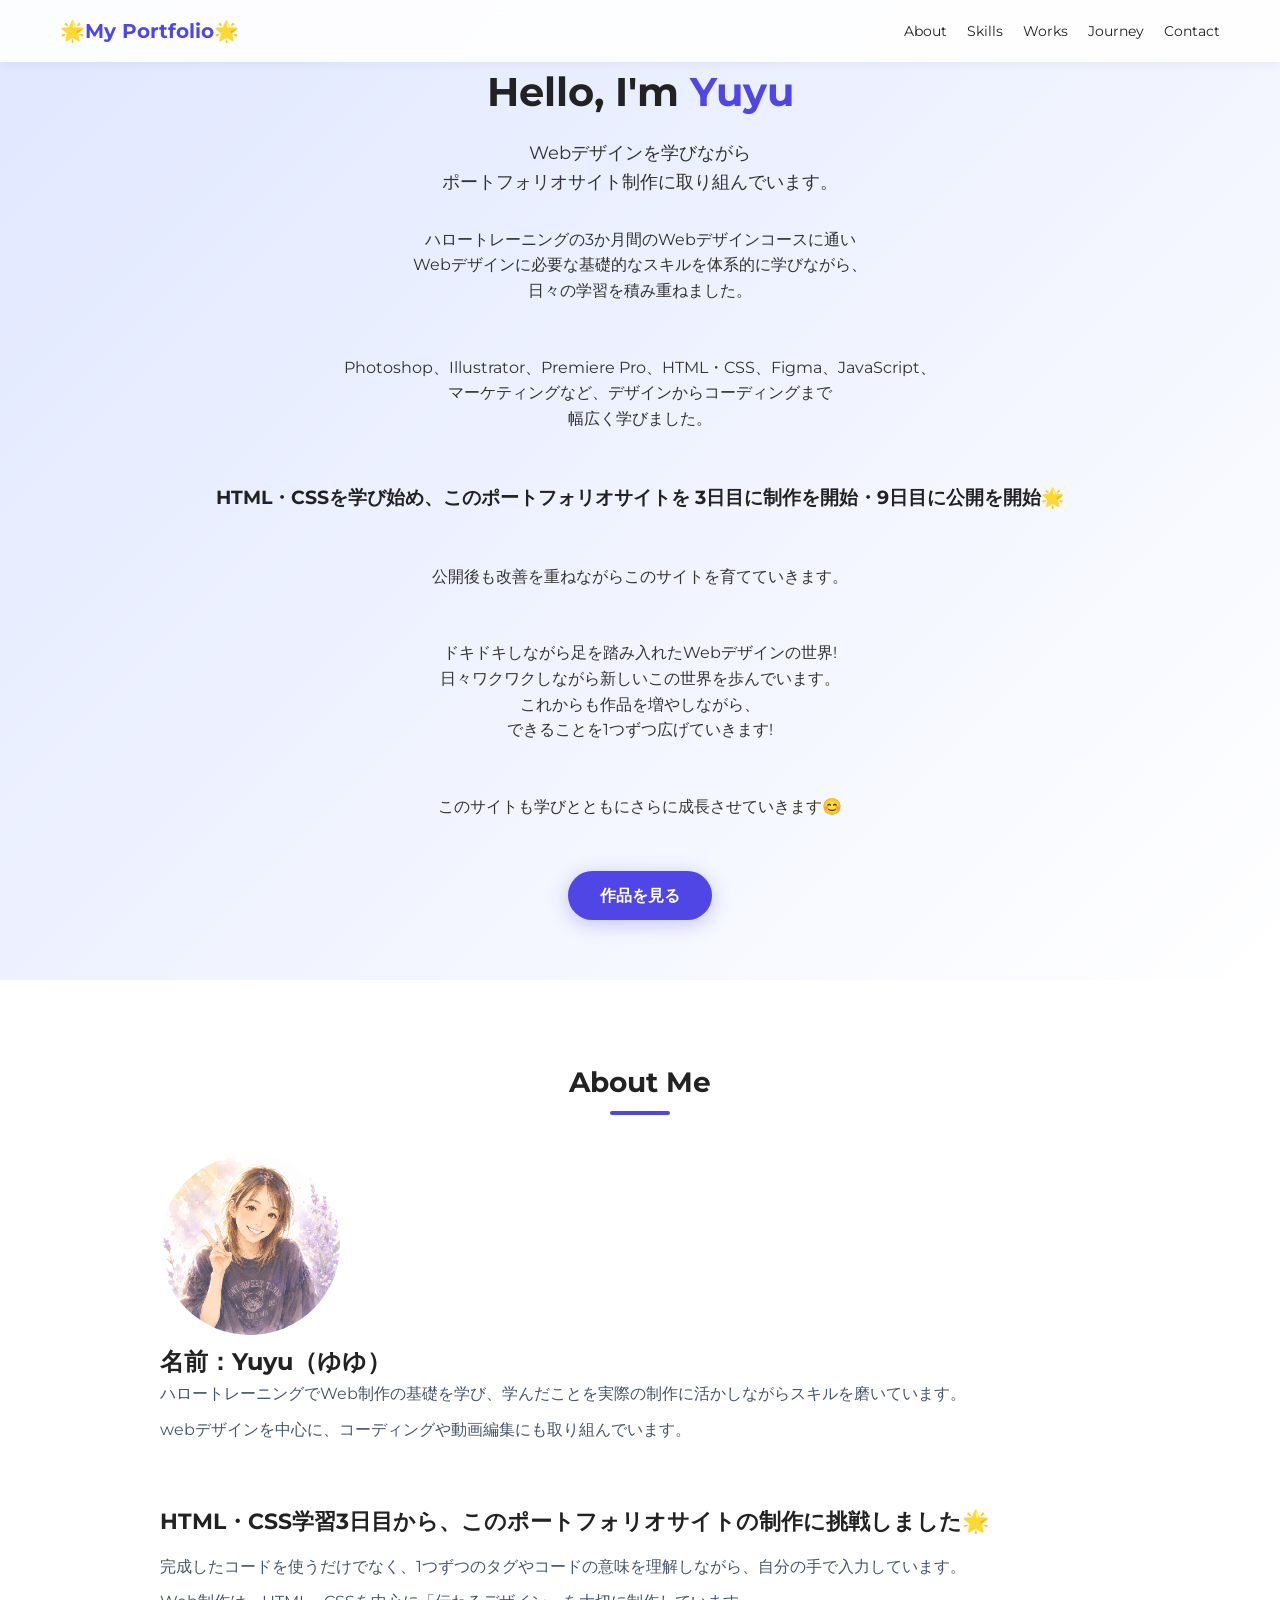
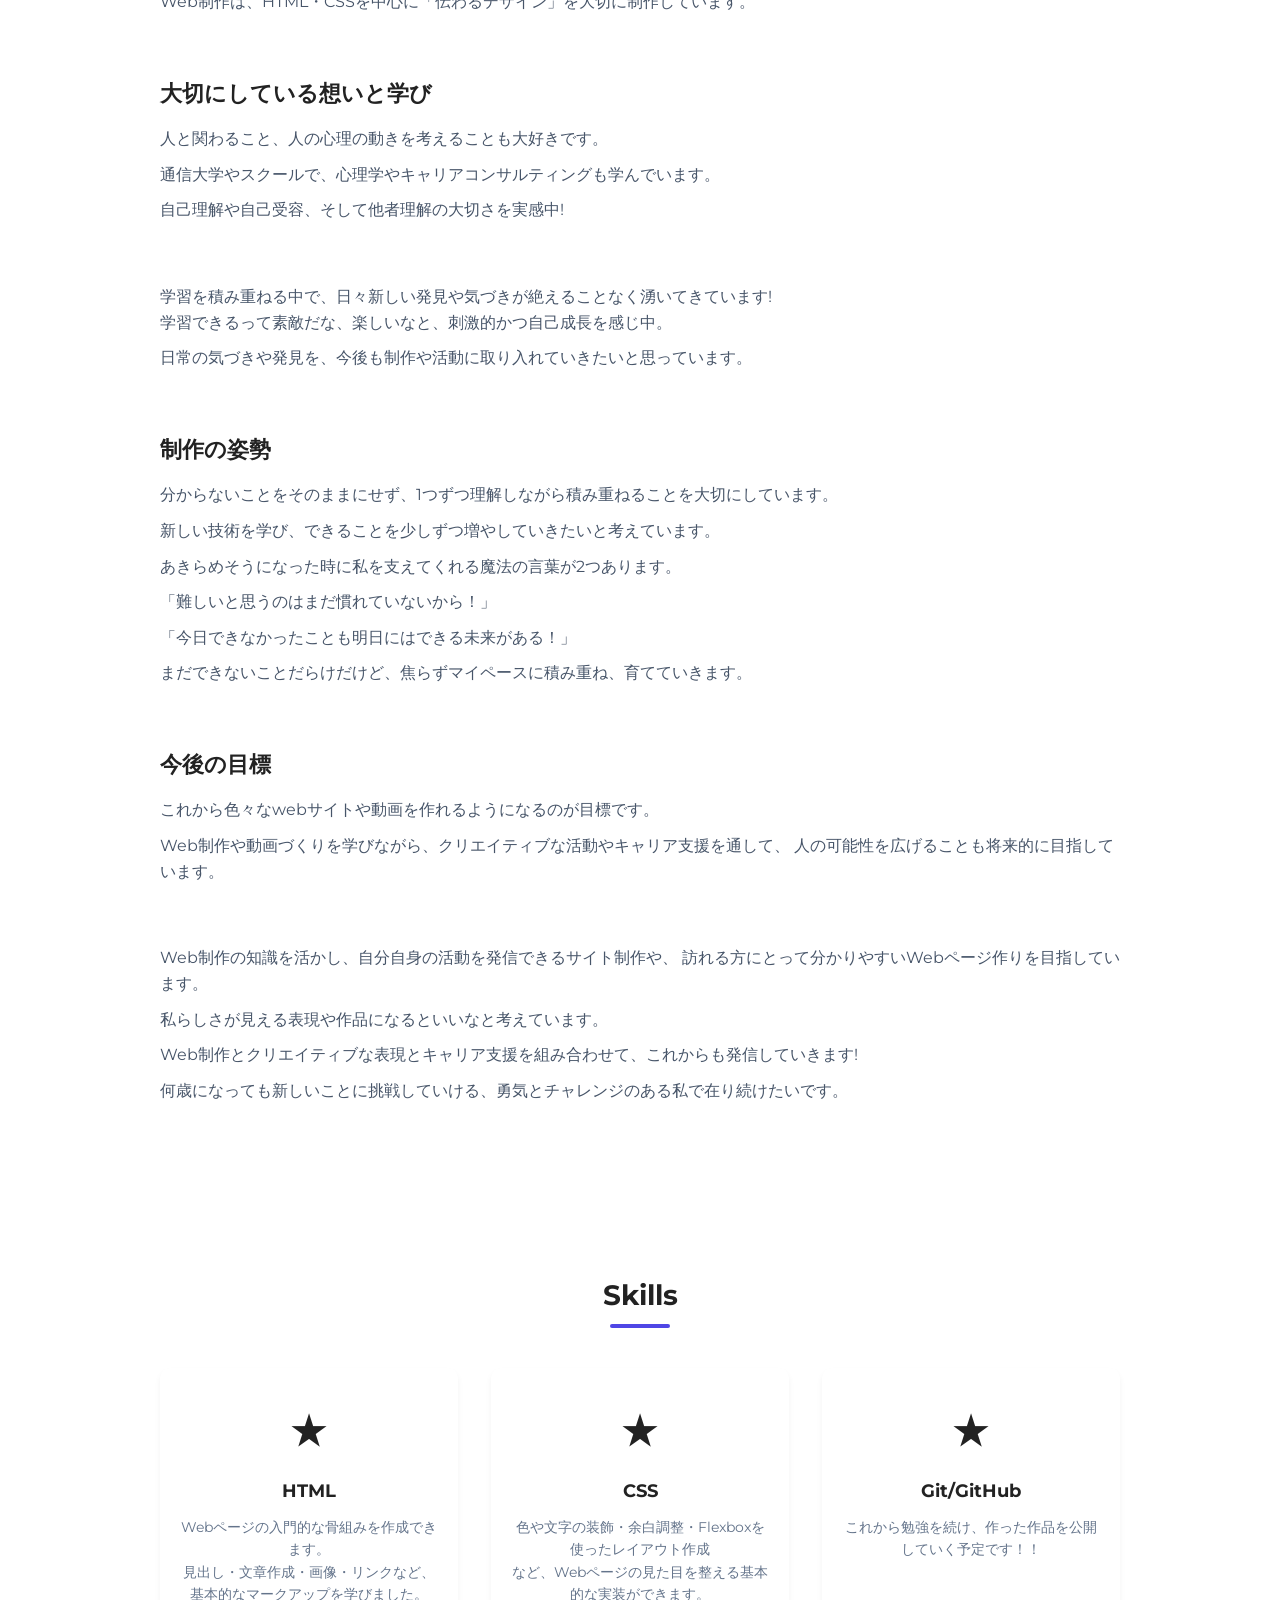
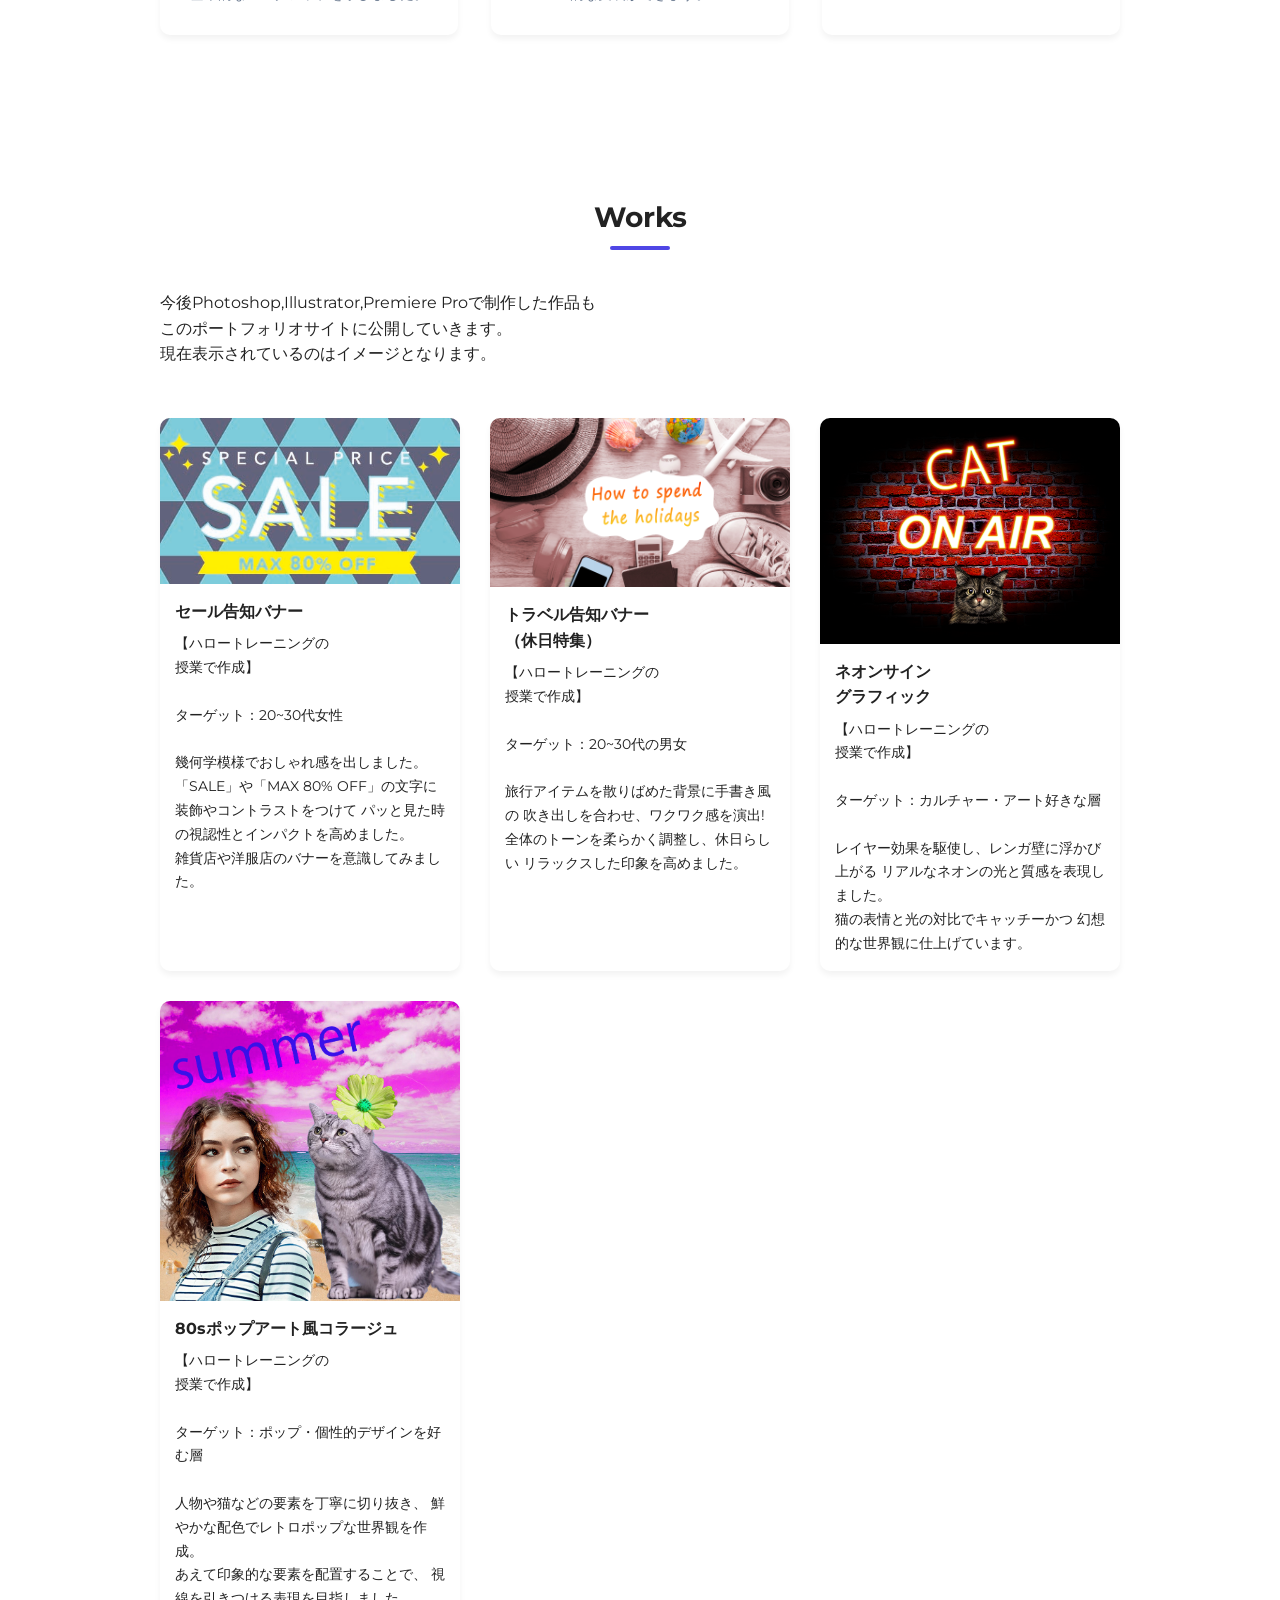
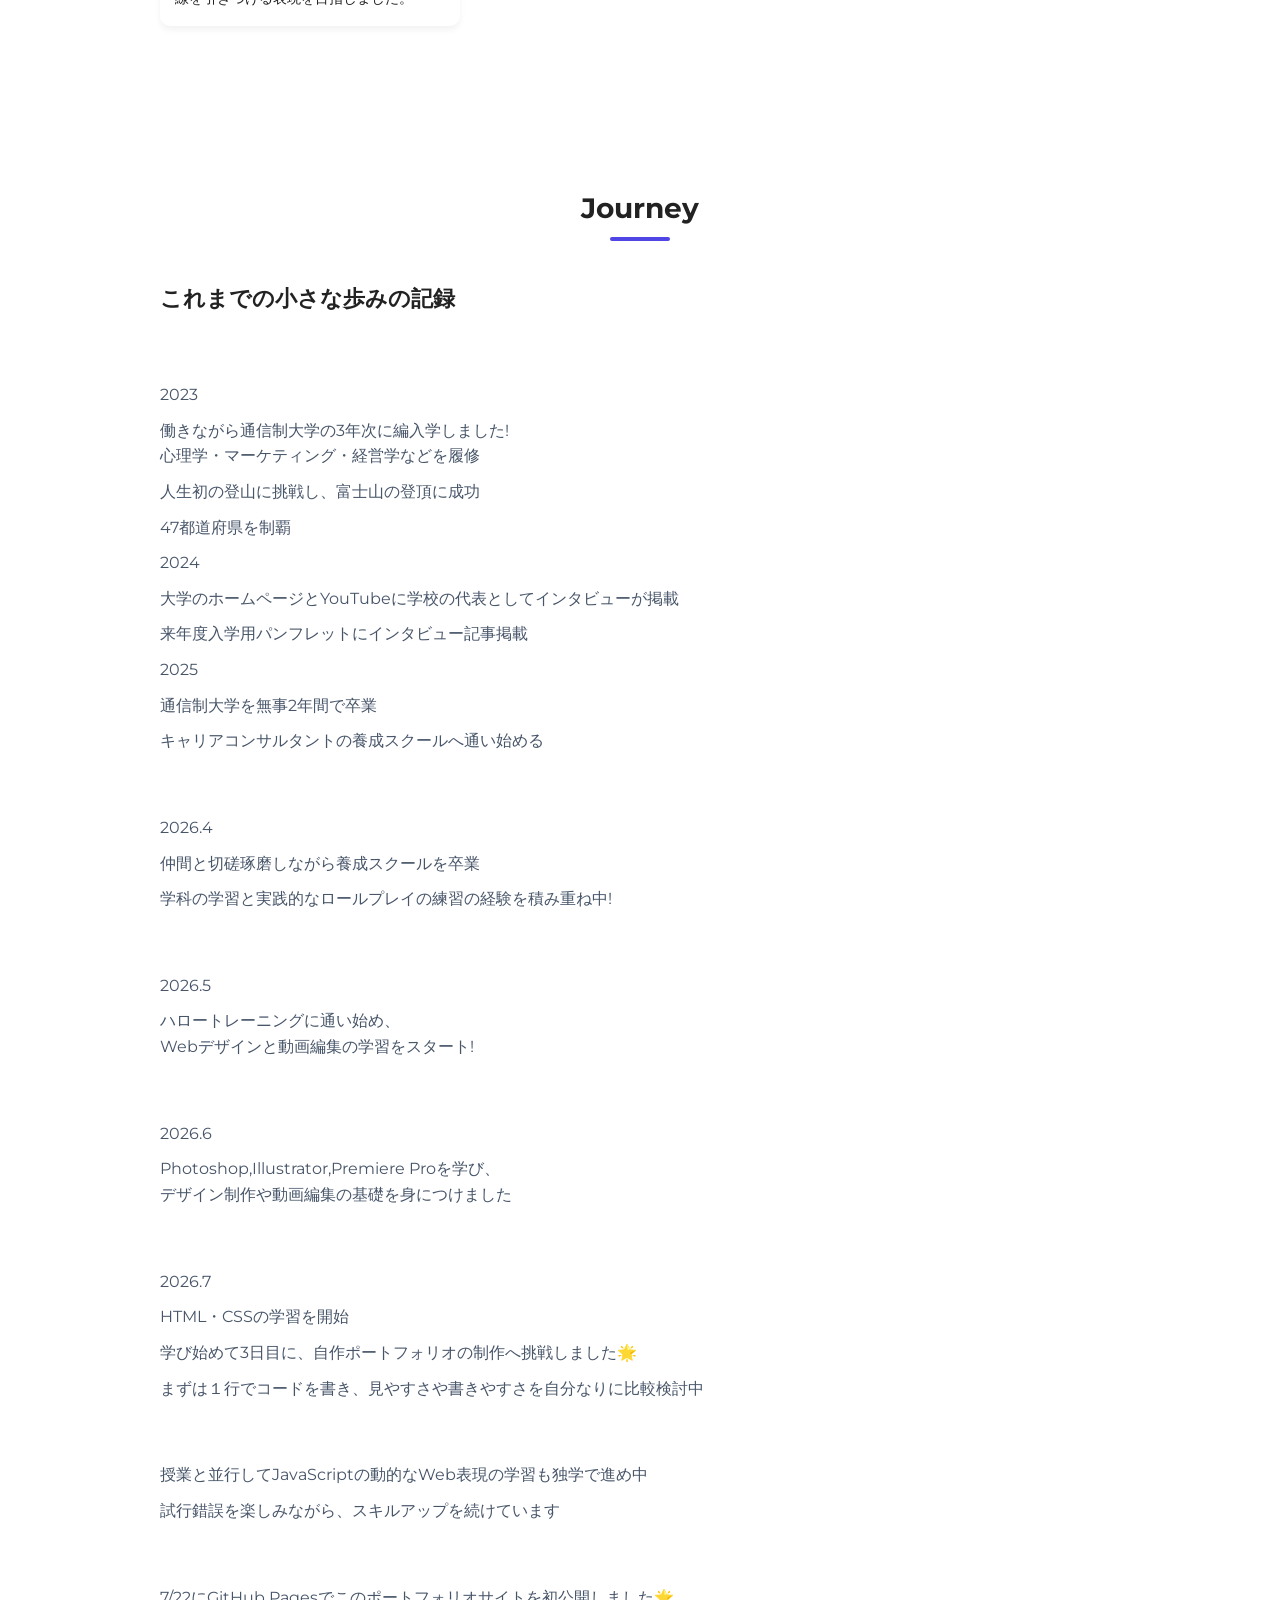
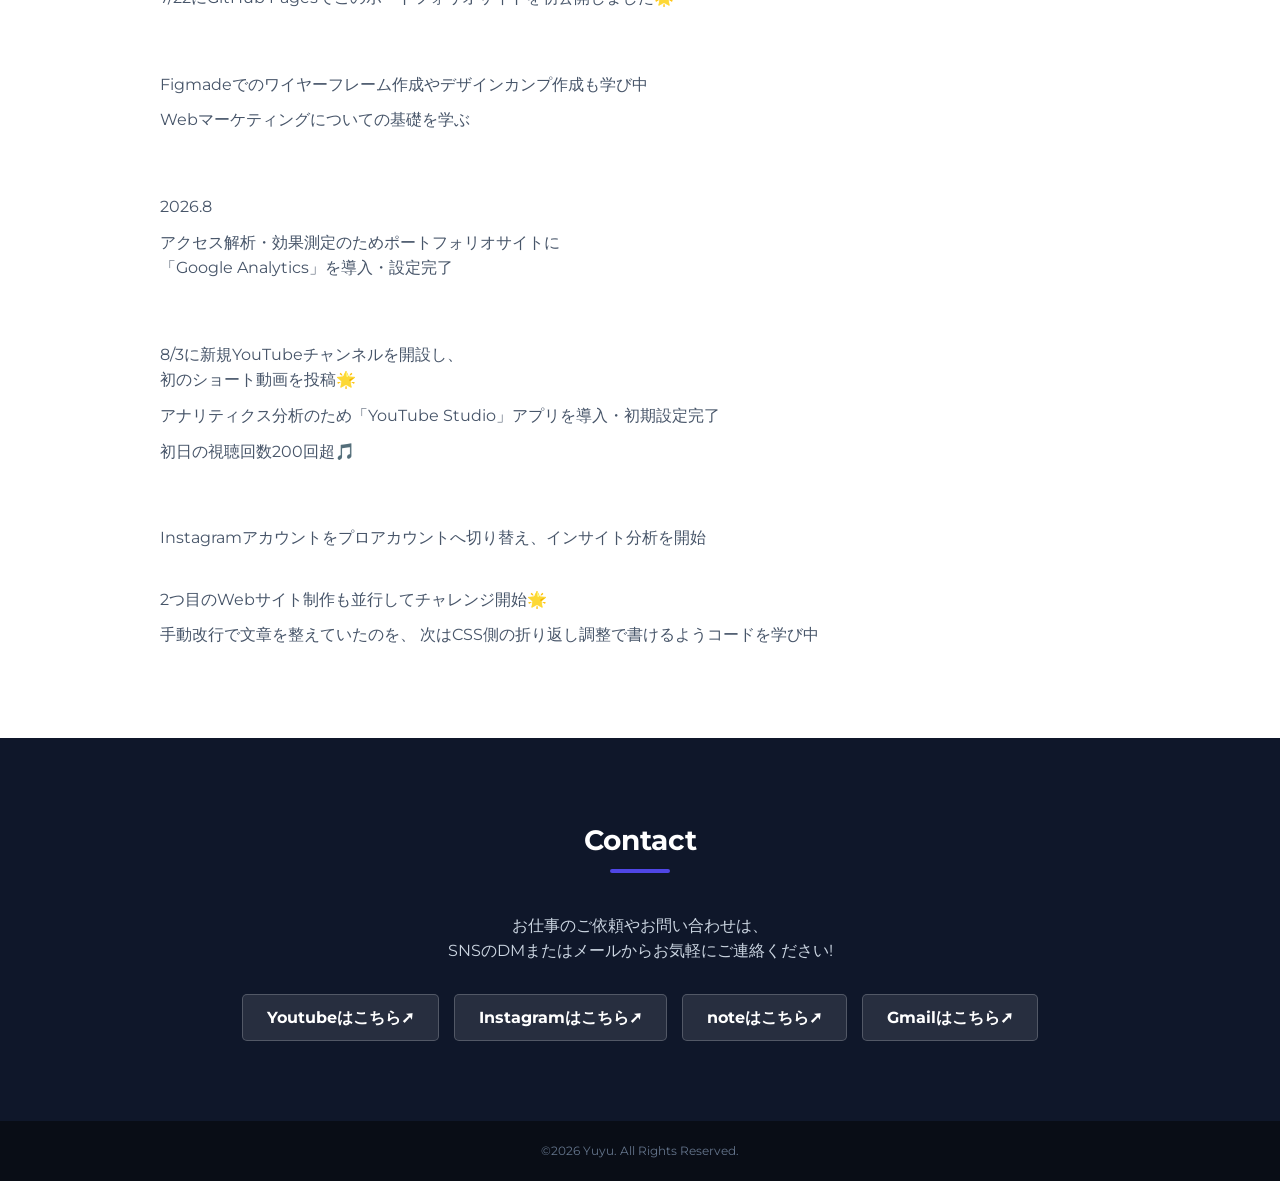
==== index.html @ b36e3c79 "Add files via upload" ====
<!DOCTYPE html>
<html lang="ja">      
  <!-- ホムペに非表示になるコメント入力➡ショートカットキーはCtrl+？キー -->
     <head>
      
      <!-- Google tag (gtag.js) -->
<script async src="https://www.googletagmanager.com/gtag/js?id=G-549YCXWHK1"></script>
<script>
  window.dataLayer = window.dataLayer || [];
  function gtag(){dataLayer.push(arguments);}
  gtag('js', new Date());

  gtag('config', 'G-549YCXWHK1');
</script>

       <meta charset="utf-8">
       <meta name="viewport" content="width=device-width, initial-scale=1.0"> 
       <title>My Portfolio</title>
       <!-- ファビコン（月＆星のフリーアイコン、統一感あるよう色を#4f46e5に） -->
        <link rel="icon" type="image/png" href="夜空のフリーアイコン.png">
  <!-- グーグルからおしゃれなフォントをリンクしたよ -->
       <link rel="preconnect" href="https://fonts.googleapis.com">
       <link rel="preconnect" href="https://fonts.gstatic.com" crossorigin>
       <link href="https://fonts.googleapis.com/css2?family=Montserrat:wght@400;700&family=Note+Sans+JP:wght@400;700&display=swap" rel="stylesheet">
  <!-- CSSファイル（STYLE.CSS）をリンク（Webデザインを適用） -->
       <link rel="stylesheet" href="style.css">
  <!-- OGPの設定（SNS全体） 出している動画は変更予定-->
       <meta property="og:type" content="website">
       <meta property="og:title" content="Portfolio | ポートフォリオ">
       <meta property="og:description" content=
       "ハロートレーニングで制作したバナーやWebデザイン作品などをまとめたオリジナルのポートフォリオサイトです">
       <meta property="og:url" content="https://bluemoon-svg.github.io/Portfolio/">
       <meta property="og:image" content="https://bluemoon-svg.github.io/Portfolio/images/seleバナー.jpg">
       <meta property="og:site_name" content="Portfolio">
  <!--OGP設定（Twitter用も追加）出している動画は変更予定-->
       <meta name="twitter:card" content="summary_large_image">
       <meta name="twitter:title" content="Portfolio | ポートフォリオ">
       <meta name="twitter:description" content=
       "ハロートレーニングで制作したバナーやWebデザイン作品などをまとめたオリジナルのポートフォリオサイトです">
       <meta name="twitter:image" content="https://bluemoon-svg.github.io/Portfolio/images/seleバナー.jpg">

    </head>

    <body>
     <!--ヘッダー（上部のナビゲーションメニュー） -->
        <header class="header">
           <div class="header-container">
              <h1 class="logo">🌟My Portfolio🌟</h1>
<!--About（自己紹介）Skills（スキル）Works（作品集）Journey（歩み・成長記録）Contact（お問い合わせ）-->
              <nav class="nav">
                <a href="#about" class="nav-link">About</a>
                <a href="#skills" class="nav-link">Skills</a>
                <a href="#works" class="nav-link">Works</a>
                <a href="#journey" class="nav-link">Journey</a>
                <a href="#contact" class="nav-link">Contact</a>
              </nav>
            </div>
        </header>

        <!--メインビジュアル（最初に表示される画面） -->
        <section class="hero">
          <div class="hero-content">
             <h2 class="hero-title">Hello, I'm <span class="highlight"> Yuyu</span></h2> 
              <p class="hero-subtitle">Webデザインを学びながら<br>
                  ポートフォリオサイト制作に取り組んでいます。</p>
              <p>ハロートレーニングの3か月間のWebデザインコースに通い<br>
                  Webデザインに必要な基礎的なスキルを体系的に学びながら、<br>
                  日々の学習を積み重ねました。</p>
                <br><br>
              <p>Photoshop、Illustrator、Premiere Pro、HTML・CSS、Figma、JavaScript、<br>
                マーケティングなど、デザインからコーディングまで<br>
                幅広く学びました。</p>
                <br><br>
              <h3>HTML・CSSを学び始め、このポートフォリオサイトを
                3日目に制作を開始・9日目に公開を開始🌟</h3>
              <br><br>
              <p>公開後も改善を重ねながらこのサイトを育てていきます。</p>
               <br><br>
              <p>ドキドキしながら足を踏み入れたWebデザインの世界!<br>
                  日々ワクワクしながら新しいこの世界を歩んでいます。</p>
              <p>これからも作品を増やしながら、<br>
                  できることを1つずつ広げていきます! </p>
                <br><br>
              <p>このサイトも学びとともにさらに成長させていきます😊</p>
              <br><br>
             <a href="#works" class="btn">作品を見る</a>
          </div>
        </section>

<!--私について（About） -->
        <section id="about" class="section">
          <div class="container">
             <h2 class="section-title">About Me</h2>
             <div class="about-layout">
   <!-- プロフィール画像（現在は自動生成の仮画像！➡自分の顔イラストに変更予定） -->
                <img src="images/紫花ふんわり■.png のコピー" alt="プロフィール画像" class="about-image">
                <div class="about-text">
                    <h2>名前：Yuyu（ゆゆ）</h2>
                    <p>ハロートレーニングでWeb制作の基礎を学び、学んだことを実際の制作に活かしながらスキルを磨いています。</p>
                    <p>webデザインを中心に、コーディングや動画編集にも取り組んでいます。</p>
                    <br><br>
                    <h3>HTML・CSS学習3日目から、このポートフォリオサイトの制作に挑戦しました🌟</h3>
                    <p>完成したコードを使うだけでなく、1つずつのタグやコードの意味を理解しながら、自分の手で入力しています。</p>
                    <p>Web制作は、HTML・CSSを中心に「伝わるデザイン」を大切に制作しています。</p>
                    <br><br>
                    <h3>大切にしている想いと学び</h3>
                    <P>人と関わること、人の心理の動きを考えることも大好きです。</P>
                    <p>通信大学やスクールで、心理学やキャリアコンサルティングも学んでいます。</p>
                    <p>自己理解や自己受容、そして他者理解の大切さを実感中!</p>
                    <br><br>
                    <p>学習を積み重ねる中で、日々新しい発見や気づきが絶えることなく湧いてきています!<br>
                        学習できるって素敵だな、楽しいなと、刺激的かつ自己成長を感じ中。
                    <p>日常の気づきや発見を、今後も制作や活動に取り入れていきたいと思っています。</p>
                    <br><br>
                  <h3>制作の姿勢</h3>
                    <p>分からないことをそのままにせず、1つずつ理解しながら積み重ねることを大切にしています。</p>
                    <p>新しい技術を学び、できることを少しずつ増やしていきたいと考えています。</p>
                    <p>あきらめそうになった時に私を支えてくれる魔法の言葉が2つあります。</p>
                    <p>「難しいと思うのはまだ慣れていないから！」</p>
                    <p>「今日できなかったことも明日にはできる未来がある！」</p>
                    <p>まだできないことだらけだけど、焦らずマイペースに積み重ね、育てていきます。</p>
                  <br><br>
                  <h3>今後の目標</h3>
                    <p>これから色々なwebサイトや動画を作れるようになるのが目標です。</p>
                    <P>Web制作や動画づくりを学びながら、クリエイティブな活動やキャリア支援を通して、
                       人の可能性を広げることも将来的に目指しています。</p>
                    <br><br>
                     <p>Web制作の知識を活かし、自分自身の活動を発信できるサイト制作や、
                       訪れる方にとって分かりやすいWebページ作りを目指しています。</p>
                     <p>私らしさが見える表現や作品になるといいなと考えています。</p>
                     <p>Web制作とクリエイティブな表現とキャリア支援を組み合わせて、これからも発信していきます!</p>
                     <p>何歳になっても新しいことに挑戦していける、勇気とチャレンジのある私で在り続けたいです。</p>
                </div>
              </div>
            </div>
          </section>

          <!--スキル（今できること） -->
          <section id="skills" class="section bg-light">
            <div class="container">
              <h2 class="section-title">Skills</h2>
              <div class="skills-grid">
                <div class="skills-card">
                  <div class="skills-icon">★</div>
                  <h3>HTML</h3>
                  <p>Webページの入門的な骨組みを作成できます。</p>
                  <p>見出し・文章作成・画像・リンクなど、<br>
                    基本的なマークアップを学びました。</p>
                </div>
                <div class="skills-card">
                   <div class="skills-icon">★ </div>
                  <h3>CSS</h3>
                    <p>色や文字の装飾・余白調整・Flexboxを使ったレイアウト作成<br>
                      など、Webページの見た目を整える基本的な実装ができます。</p>
                  </div>
                <div class="skills-card">
                  <div class="skills-icon">★ </div>
                  <h3>Git/GitHub </H3>
                  <p>これから勉強を続け、作った作品を公開していく予定です！！</p>
                </div>
              </div>
            </div>
          </section>

          <!--作品集（Works）➡今後できている作品や新しく作成した作品を追加していく -->
          <section id="works" class="section">
            <div class="container">
              <h2 class="section-title">Works </h2>
                  <p>今後Photoshop,Illustrator,Premiere Proで制作した作品も<br>
                      このポートフォリオサイトに公開していきます。</p>
                  <p> 現在表示されているのはイメージとなります。</p>
                  <br><br>
              <div class="works-grid">
                   <!-- 作品１　セール告知バナー -->
                    <div class="work-card">
                      <!-- Illustraterのバナー広告作品 -->
                       <img src="images/seleバナー.jpg" alt="セール告知バナー" class="work-image">
                    <div class="work-content">  
                         <!-- h3は作品タイトル -->
                      <h3>  セール告知バナー </h3>
                      <!-- pは作品の内容を説明　 -->
                      <p>【ハロートレーニングの<br>
                        授業で作成】<br><br>
                      ターゲット：20~30代女性<br><br>
                      幾何学模様でおしゃれ感を出しました。<br>
                      「SALE」や「MAX 80% OFF」の文字に装飾やコントラストをつけて
                      パッと見た時の視認性とインパクトを高めました。<br>
                      雑貨店や洋服店のバナーを意識してみました。
                    </p>
                    </div>
                  </div>
                 <!-- 作品２　トラベル -->
                  <div class="work-card">
                    <img src="images/トラベル.jpg" alt="トラベル" class="work-image">
                    <div class="work-content">
                      <!-- h3は作品タイトル -->
                      <h3>トラベル告知バナー <br>（休日特集）</h3>
                      <!-- pは作品の内容を説明　 -->
                      <p>【ハロートレーニングの<br>
                        授業で作成】<br><br>
                      ターゲット：20~30代の男女<br><br>
                      旅行アイテムを散りばめた背景に手書き風の
                      吹き出しを合わせ、ワクワク感を演出! <br>
                      全体のトーンを柔らかく調整し、休日らしい
                      リラックスした印象を高めました。</p>
                    </div>
                  </div>
                  <!--  作品３ 猫の映画-->
                    <div class="work-card">
                       <img src="images/猫の映画.png" alt="ネオンサイングラフィック" class="work-image">
                    <div class="work-content">  
                         <!-- h3は作品タイトル -->
                      <h3>ネオンサイン <br> グラフィック</h3>
                      <!-- pは作品の内容を説明　 -->
                      <p>【ハロートレーニングの<br>
                        授業で作成】<br><br>
                      ターゲット：カルチャー・アート好きな層<br><br>
                      レイヤー効果を駆使し、レンガ壁に浮かび上がる
                      リアルなネオンの光と質感を表現しました。<br>
                      猫の表情と光の対比でキャッチーかつ
                      幻想的な世界観に仕上げています。</p>
                    </div>
                  </div>
                  <!--  作品４ 猫ビーチ-->
                    <div class="work-card">
                       <img src="images/猫ビーチ.jpg" alt="80sポップアート風コラージュ" class="work-image">
                    <div class="work-content">  
                         <!-- h3は作品タイトル -->
                      <h3>80sポップアート風コラージュ</h3>
                      <!-- pは作品の内容を説明　 -->
                      <p>【ハロートレーニングの<br>
                        授業で作成】<br><br>
                      ターゲット：ポップ・個性的デザインを好む層<br><br>
                      人物や猫などの要素を丁寧に切り抜き、
                      鮮やかな配色でレトロポップな世界観を作成。<br>
                      あえて印象的な要素を配置することで、
                      視線を引きつける表現を目指しました。</p>
                    </div>
                  </div>
              </div>
            </div>
          </section>

<!-- 歩み（成長記録） 随時追加していく！-->
        <section id="journey" class="section">
          <div class="container">
             <h2 class="section-title">Journey</h2>
             <div class="journey-layout">
                <div class="journey-text">
                    <h3>これまでの小さな歩みの記録</h3>
                    <br><br>
                    <p>2023</p>
                    <p>働きながら通信制大学の3年次に編入学しました! <br>
                        心理学・マーケティング・経営学などを履修</p>
                    <p>人生初の登山に挑戦し、富士山の登頂に成功</p>
                    <p>47都道府県を制覇</p>
                    <p>2024</p>
                    <p>大学のホームページとYouTubeに学校の代表としてインタビューが掲載</p>
                    <p>来年度入学用パンフレットにインタビュー記事掲載</p>
                    <p>2025</p>
                    <p>通信制大学を無事2年間で卒業</p>
                    <p>キャリアコンサルタントの養成スクールへ通い始める</p>
                    <br><br>
                    <p>2026.4</p>
                    <p>仲間と切磋琢磨しながら養成スクールを卒業</p>
                    <p>学科の学習と実践的なロールプレイの練習の経験を積み重ね中!</p>
                    <br><br>
                    <p>2026.5 </p>
                    <p>ハロートレーニングに通い始め、<br>
                       Webデザインと動画編集の学習をスタート! </p>
                    <br><br>
                    <p>2026.6 </p>
                    <p>Photoshop,Illustrator,Premiere Proを学び、<br>
                        デザイン制作や動画編集の基礎を身につけました</p>
                    <br><br>
                    <p>2026.7 </p>
                    <p>HTML・CSSの学習を開始</p>
                    <p>学び始めて3日目に、自作ポートフォリオの制作へ挑戦しました🌟</p>
                    <p>まずは１行でコードを書き、見やすさや書きやすさを自分なりに比較検討中</p>
                    <br><br>
                    <p>授業と並行してJavaScriptの動的なWeb表現の学習も独学で進め中
                    <p>試行錯誤を楽しみながら、スキルアップを続けています</p>
                    <br><br>
                    <p>7/22にGitHub Pagesでこのポートフォリオサイトを初公開しました🌟</p>
                    <br><br>
                    <p>Figmadeでのワイヤーフレーム作成やデザインカンプ作成も学び中</p>
                    <p>Webマーケティングについての基礎を学ぶ</p>
                    <br><br>
                    <p>2026.8</p>
                    <p>アクセス解析・効果測定のためポートフォリオサイトに <br>
                        「Google Analytics」を導入・設定完了</p>
                    <br><br>
                    <p>8/3に新規YouTubeチャンネルを開設し、<br>初のショート動画を投稿🌟</p>
                    <p>アナリティクス分析のため「YouTube Studio」アプリを導入・初期設定完了</p>
                    <p>初日の視聴回数200回超🎵</p>
                    <br><br>
                    <p>Instagramアカウントをプロアカウントへ切り替え、インサイト分析を開始
                    <br><br>
                    <p>2つ目のWebサイト制作も並行してチャレンジ開始🌟</p>
                    <p>手動改行で文章を整えていたのを、
                      次はCSS側の折り返し調整で書けるようコードを学び中</p>

<!-- この後に文章を随時追加していく -->
                     <p></p>
                    <p></p>

                  </div>
              </div>
            </div>
          </section>

<!-- お問い合わせ（Contact） -->
          <section id="contact" class="section bg-dark">
            <div class="container text-center">
              <h2 class="section-title text-white">Contact </h2>
                <p class="contact-text">お仕事のご依頼やお問い合わせは、<br>
                  SNSのDMまたはメールからお気軽にご連絡ください!</p>
                 <div class="sns-links">
                  <!-- youtubetチャンネル へのリンク-->
                   <a href="https://www.youtube.com/@yuyu_room26"
                    target="_blank" rel="noopener noreferrer" class="sns-btn youtube-btn">
                  Youtubeはこちら➚</a>
                  <!-- Instagram へのリンク -->
                   <a href="#" class="sns-btn insta-btn">Instagramはこちら➚</a>
                  <!-- note へのリンク  -->
                   <a href="#" class="sns-btn note-btn">noteはこちら➚</a>
                  <!-- Gmail へのリンク  -->
                 <a href="#" class="sns-btn mail-btn">Gmailはこちら➚</a>
                 </div>
             </div>   
          </section>

       <!-- フッター -->
       <footer class="footer">
          <p>&copy;2026 Yuyu. All Rights Reserved. </p>
       </footer>      
      
    </body>
    </html>
---- style.css ----
@charset "UTF-8";

/* 「css基本の設定」（--は変数。一括で変えることができるため効率的なコード。）*/
:root{--primary-color:#4f46e5;   
      --primar-light:#818cf8;
      --text-color:#222222;
      --bg-light:#8fafc;
      --bg-white:#ffffff;
      --bg-dark:#0f172a;
      --transition:all 0.3s ease;}

/* 「*の記号は、ユニバーサルセレクタ」画面にあるすべての計算方法を統一する魔法のコード*/
*{box-sizing: border-box;
  margin: 0;
  padding: 0;}      

html{scroll-behavior: smooth;} /*メニューをクリックしたときにスムーズにスクロールするよ*/
body{font-family: 'Montserrat','NOte Sans JP',sans-serif;
     color: var(--text-color);
     line-height: 1.6;
     background-color: var(--bg-white);}

/*共通パーツ*/
.container{max-width: 1000px;
           margin: 0 auto;
           padding: 0 20px;}
.section{padding: 80px 0;}
.bg-light{background-color: var(--bg-light);}
.bg-dark{background-color: var(--bg-dark);}
.section-title{font-size: 28px;
               text-align: center;
               margin-bottom: 50px;
               position:relative;
               font-weight: 700;}

/*見出しの下におくおしゃれなアンダーライン（border-botton(下線)でなくタイトルより短い線を引いているよ）*/
.section-title::after{content: '';
                      position: absolute;
                      bottom: -10px;
                      left: 50%;
                      transform: translateX(-50%);
                      width: 60px;
                      height: 4px;
                      background-color: var(--primary-color);
                      border-radius: 2px}

.text-white{color:var(--bg-white);}
.text-center{text-align: center;}

/*各パーツのスタイル*/
.header{background-color: rgba(255, 255, 255, 0.9);
        position: fixed;/*上部に固定する*/
        top: 0;
        left: 0;
        width: 100%;
        z-index: 100;
        box-shadow: 0 2px 10px rgba(0, 0,0, 0.05);
        backdrop-filter: blur(5px);/*背景少しぼかす*/}
.header-container{display: flex;
                  justify-content: space-between;
                  align-items: center;
                  max-width: 1200px;
                  margin: 0 auto;
                  padding: 15px 20px;}
.logo{font-size: 20px;
      font-weight: 700;
       color: var(--primary-color);}
.nav{display: flex;
     gap: 20px;}
.nav-link{text-decoration: none;
          color: var(--text-color);
          font-weight: 7000;
          font-size: 14px;
          transition: var(--transition);}
.nav-link:hover{color: var(--primary-color);}

/*メインビジュアル*/
.hero{min-height: 100vh;
      padding-bottom: 60px;
      background: linear-gradient(135deg,#e0e7ff 0%,#ffffff 100%);/*きれいなグラデ背景のはず*/
      display:flex;
      align-items: center;
      justify-content: center;
      text-align: center;
      padding-top: 60px;}
.hero-title{font-size: 40px;
            margin-bottom: 15px;
            font-weight: 700;}
.highlight{font-size:inherit;
           color: #4f46e5;}
.hero-subtitle{font-size:18px;
               color: #64748b;
               margin-bottom: 30px;}
.hero p, .hero-subtitle, .highlight{color:#333333;
                                    opacity: 1;}
.highlight{color: var( --primary-color);
           font-weight: bold;}


.btn{display: inline-block;
     padding: 12px 32px;
     background-color: var(--primary-color);
     color: var(--bg-white);
     text-decoration: none;
     border-radius: 30px;
     font-weight: 700;
     transition: var(--transition);
     box-shadow: 0 4px 20px rgba(79,70,229,0.3);}
.btn:hover{background-color: var(--primar-light);
           transform: translateY(-2px);
           box-shadow: 0 6px 20px rgba(27, 27, 34, 0.4);}

/*AuboutとJourney（私についてのページと歩みのページの共通の見た目）*/
.about-layou,
.journey-layout{display: flex;
             align-items: center;
             gap: 40px;}
.about-image{width: 180px;
             height: 180px; 
             border-radius: 50%;  /*画面丸く切り抜く*/
             object-fit: cover;
             box-shadow: 0 5px 15px rgba(0,0,0,0,1);}
.about-text h3,
.journey-layout h3{font-size: 22px;
                margin-bottom: 15px;}
.about-text p,
.journey-layout p{margin-bottom: 10px;
              color: #475569;}

/*スキル一覧*/
.skills-grid{display: flex;
             justify-content: space-between;
             gap: 20px;}
.skills-card{background-color: var(--bg-white);
             padding: 30px 20px;
             border-radius: 10px;   
             text-align: center;
             width: 31%;
             box-shadow: 0 4px 6px rgba(0,0,0,0.05);
             transition: var(--transition);}
.skills-card:hover{transform: translateY(-5px);
                   box-shadow: 0 10px 20px rgba(0, 0,0, 0.1);}
.skills-icon{font-size: 40px;
             margin-bottom: 15px;}
.skills-card h3{margin-bottom: 10px;
                font-size: 18px;}
.skills-card p{font-size: 14px;
               color: #64748b;}

/*Works（作品ギャラリー）*/
.works-grid{display: grid;
     /*パソコン画面では３列に作品を表示する*/
            grid-template-columns: repeat(3,1fr);
            gap: 30px;}
.work-card{background-color: var(--bg-white);
            border-radius: 10px;
            overflow: hidden;
            box-shadow: 0 4px 6px rgba(0, 0,0, 0.05);
            width: grid;
            transition: var(--transition);}
.work-card:hover{transform: translateY(-5px);
                  box-shadow: 0 10px 20px rgba(0, 0,0, 0.1);}
.work-image{width: 100%;
            height: auto;
            display: block;}
.work-content{padding: 15px;}
.work-content h3{margin-bottom: 8px;
                 font-size: 16px;}
.work-content p{font-size: 14px;
                line-height: 1.7;
                color:var(--text-color);}

/*お問い合わせ*/
.contact-text{color: #cbd5e1;
              margin-bottom: 30px;}
.sns-links{display: flex;
           justify-content: center;
           gap: 15px;}
.sns-btn{display: inline-block;
         padding: 10px 24px;
         background-color: rgba(255, 255, 255, 0.1);
         color:var(--bg-white);
         text-decoration: none;
         border-radius: 5px;
         font-weight: 700;
         transition: var(--transition);
         border: 1px solid rgba(255, 255, 255, 0.2);}
/*通常のホバー*/
.sns-btn:hover{background-color: var(--bg-white);
               color: var(--bg-dark);}
/*各snsのホバー色*/
.youtube-btn:hover{background-color: #ff0000 !important;
             border-color: #ff0000 !important;
             color: #ffffff !important;}
             
.insta-btn:hover{background-color: #e4405f !important;
             border-color: #e4405f !important;
             color: #ffffff !important;}

.note-btn:hover{background-color: #2cb696 !important;
             border-color: #2cb696 !important;
             color: #ffffff !important;}

.mail-btn:hover{background-color: var(--primary-color) !important;
             border-color:var(--primary-color) !important;
             color: #ffffff !important;}

.footer{background-color: #090d16;
        color: #64748b;
        text-align: center;
        padding: 20px 0;
        font-size: 12px;}

/*スマホ画面サイズ対応（レスポンシブデザイン）*/
@media(max-width:768px) {
.header-container{flex-direction: column;
                    gap: 10px;}
.about-layou{flex-direction: column;
             text-align: center;}
.skills-grid{flex-direction: column;
             gap: 15px;}
.skills-card{width: 100%;}
/*スマホ画面（７６８p以下）では２列に作品を表示する*/
.works-grid{grid-template-columns: repeat(2,1fr);
            gap: 12px;}
.work-card{width: 100%;}
.hero-title{font-size: 32px;}
/*Contactボタンをスマホで縦並び＆大きく押しやすくする*/
.sns-links{display: flex;
           flex-direction: column;
           align-items: center;
           gap: 12px;
           width: 100%;
           max-width: 320px;
           margin: 0 auto;}
.sns-btn{width: 100%;
         padding: 14px 0;
         font-size: 15px;
         text-align: center;
         box-sizing: border-box;}
/*Contact全体の上下余白を広げる*/
#contact{padding: 60px 20px;}
/*Contactの見出しを大きくわかりやすく*/
#contact .section-title{font-size: 32px;
                         margin-bottom: 16px;}
/*テキストの調整*/
.contact-text{font-size: 14px;
              line-height: 1.6;
              margin-bottom: 24px;}

}
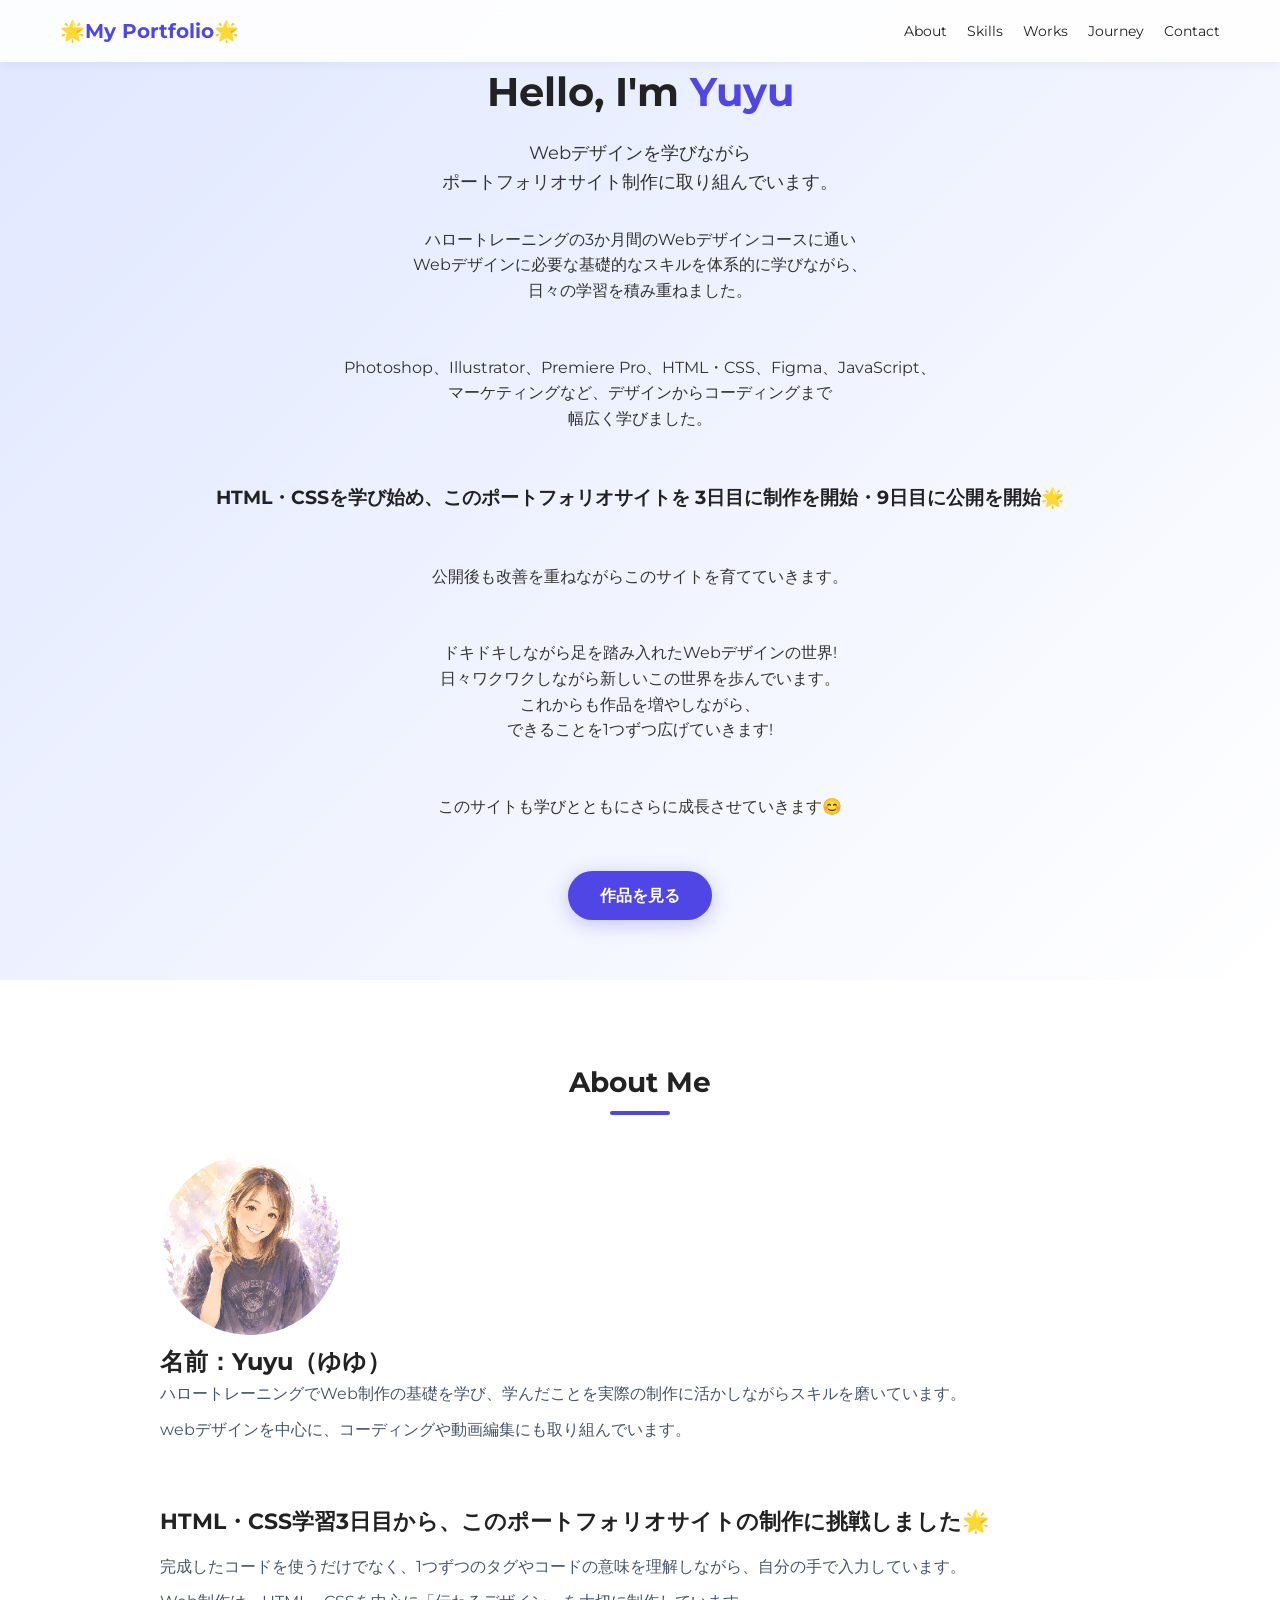
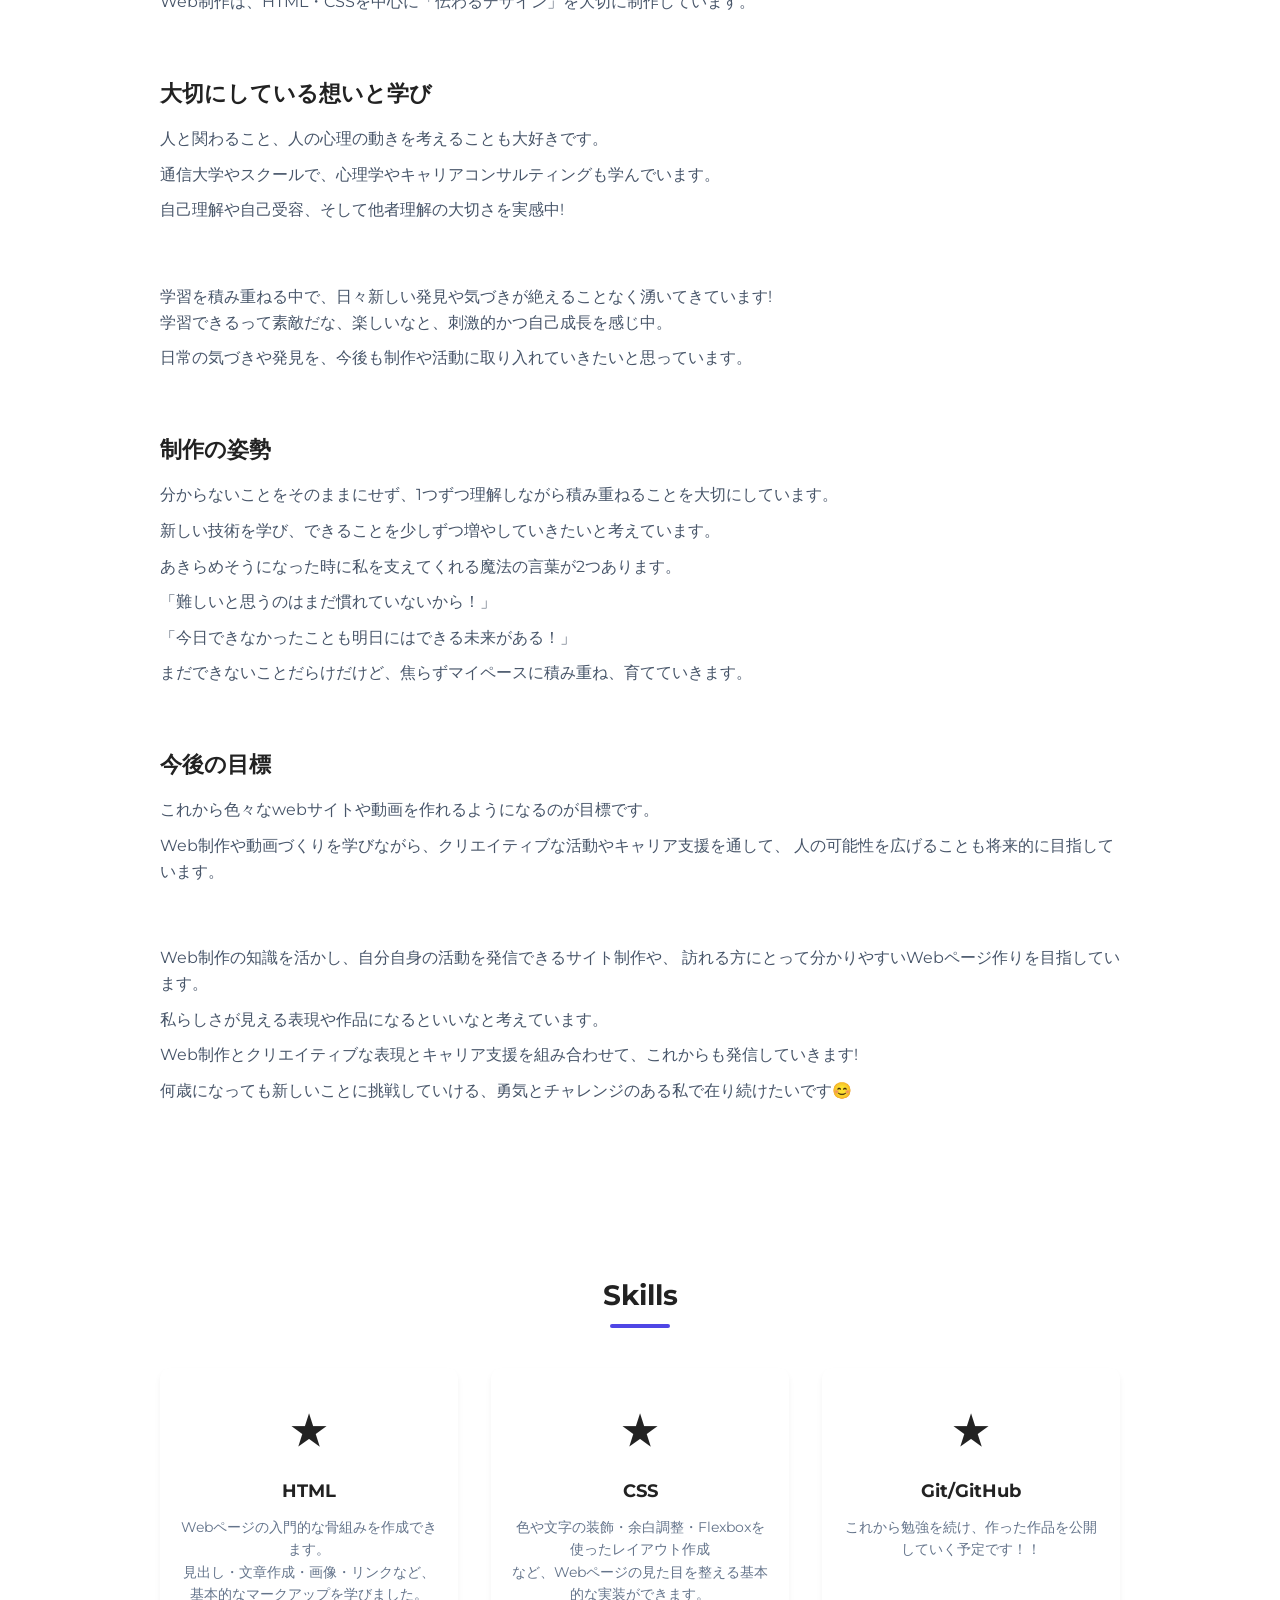
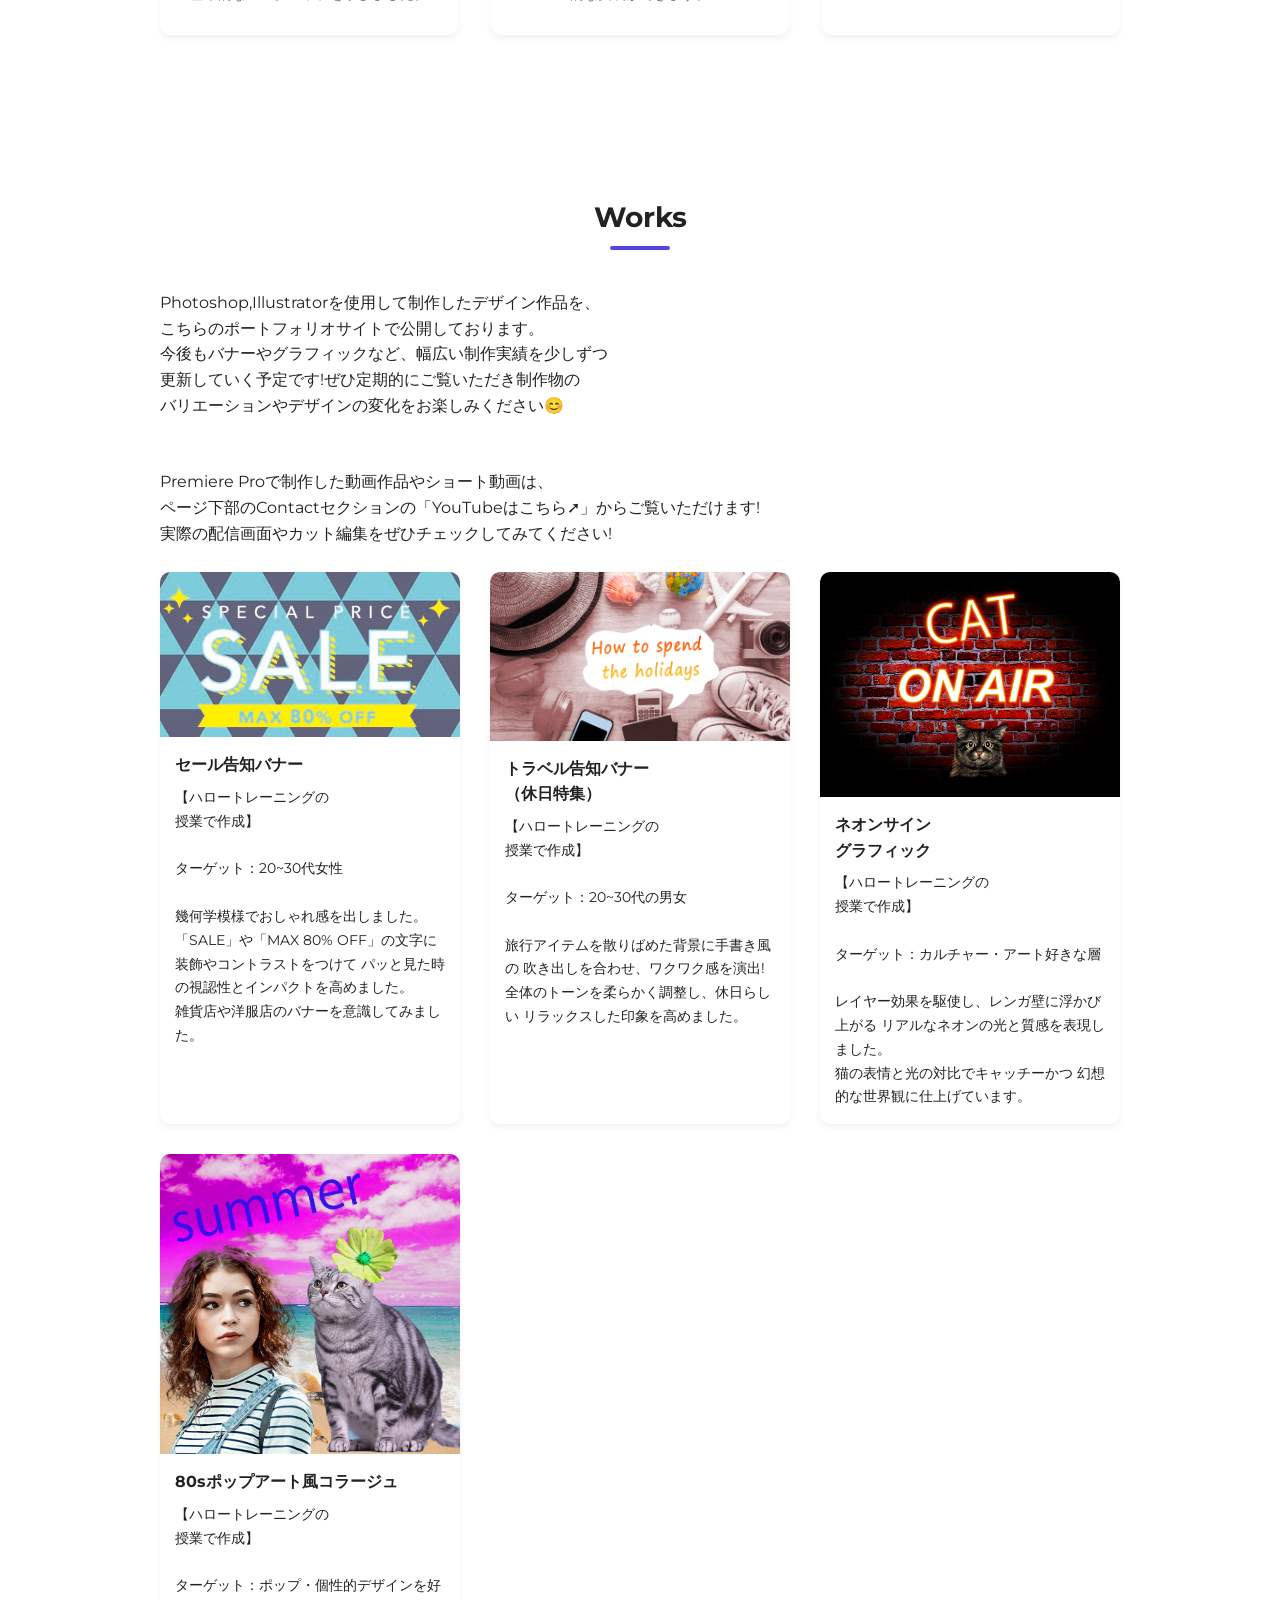
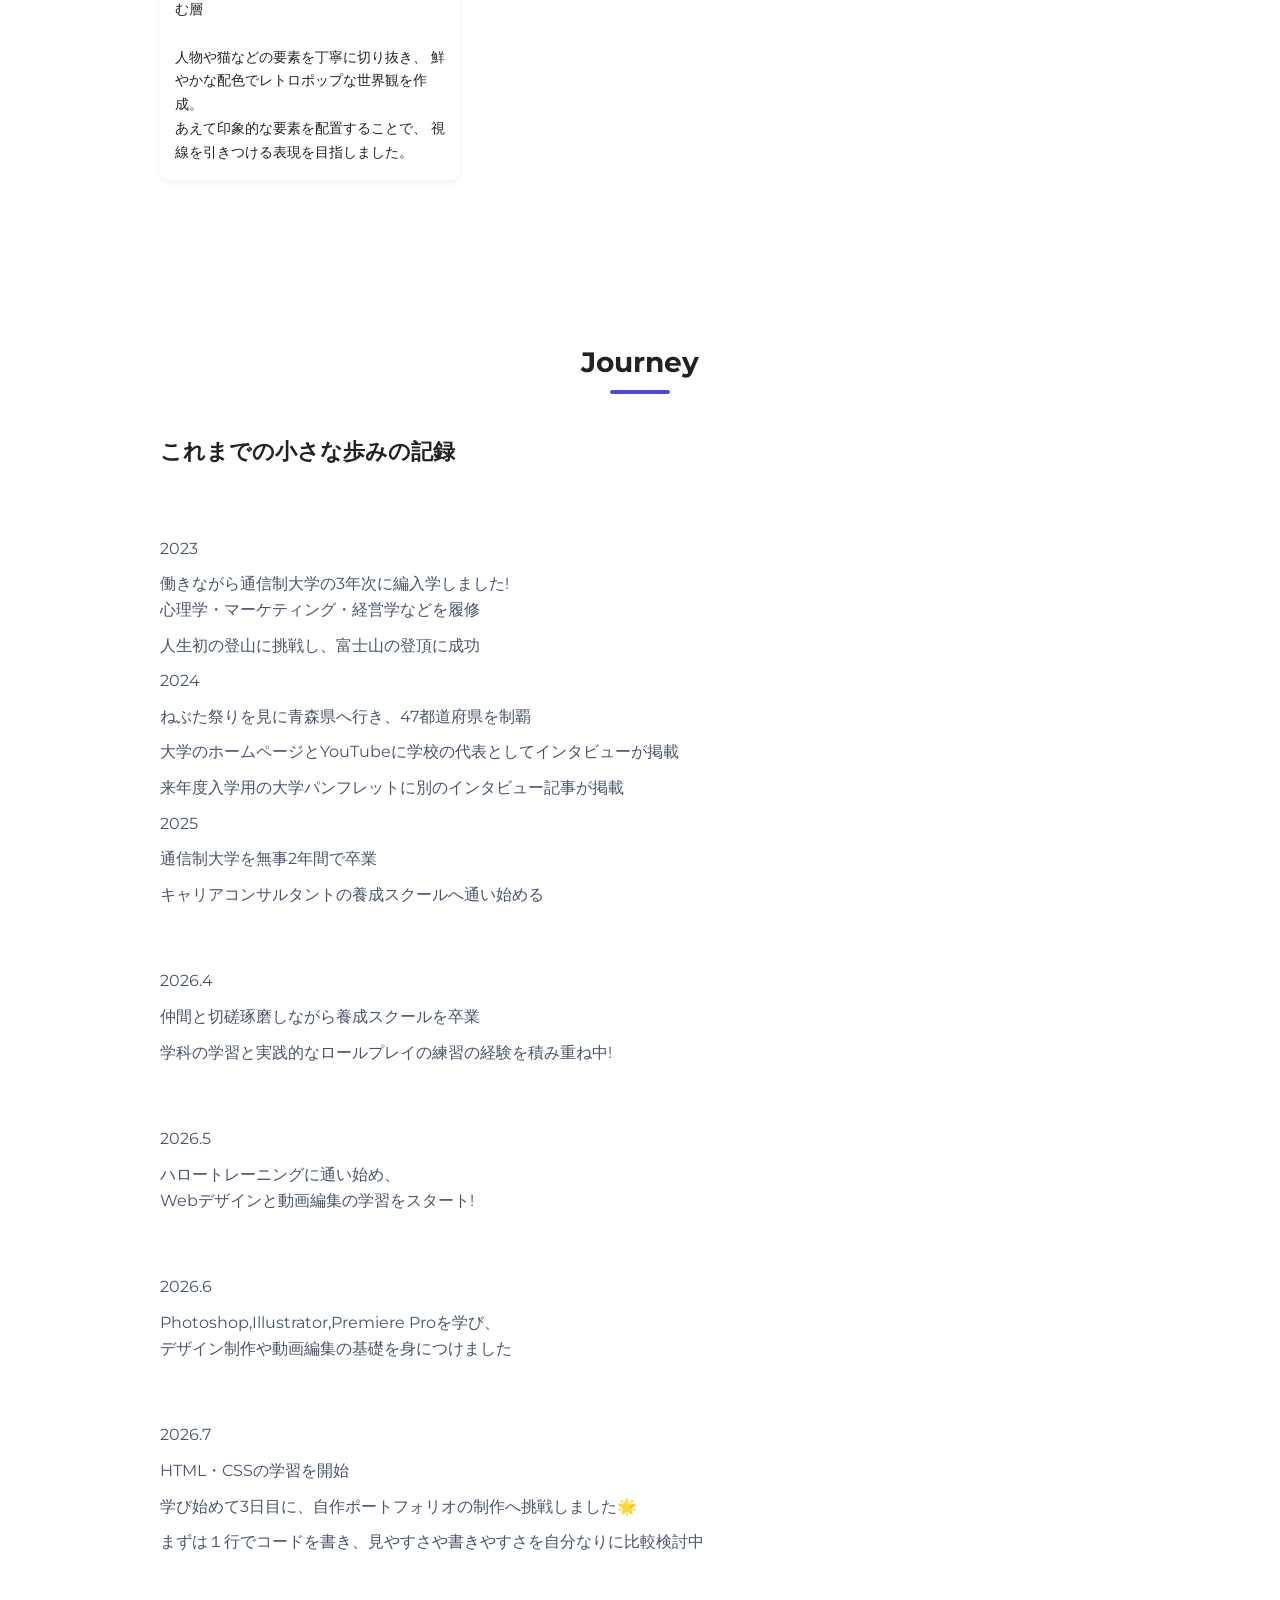
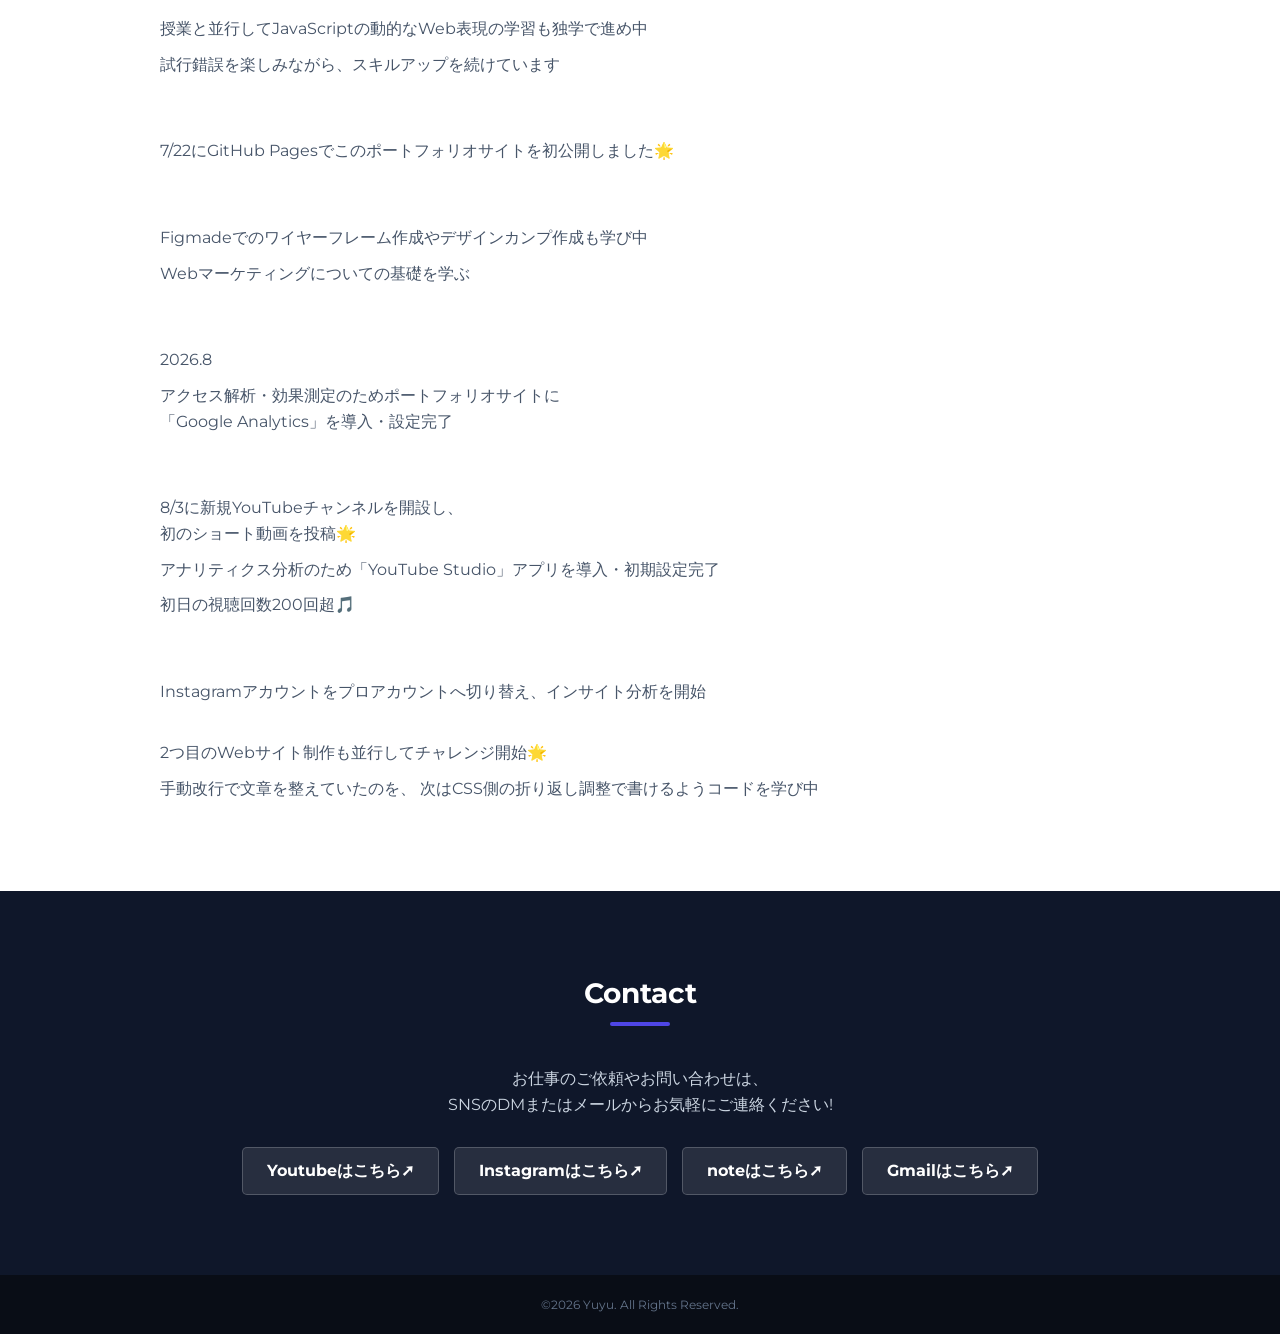
==== commit 48abd2e5: "Add files via upload" ====
--- a/index.html
+++ b/index.html
@@ -15,14 +15,18 @@
 
        <meta charset="utf-8">
        <meta name="viewport" content="width=device-width, initial-scale=1.0"> 
-       <title>My Portfolio</title>
+       <!-- タイトルタグ（メイン・強み・屋号） -->
+       <title>【Web制作・デザイン】ポートフォリオ|キャリア支援・クリエイティブ|Yuyu</title>
+<!-- メタディスクリプション（検索した際に、記事タイトルの下に出るサイトの内容を簡潔にまとめた概要文） -->
+       <meta name="description" content="Web制作・デザインのポートフォリオサイトです。illustrator・Photoshopを活用したデザイン、
+       HTML・CSSによる実装のほか、SEO・アクセス解析まで、日々深めている学びと作品を紹介しています。">
        <!-- ファビコン（月＆星のフリーアイコン、統一感あるよう色を#4f46e5に） -->
         <link rel="icon" type="image/png" href="夜空のフリーアイコン.png">
   <!-- グーグルからおしゃれなフォントをリンクしたよ -->
        <link rel="preconnect" href="https://fonts.googleapis.com">
        <link rel="preconnect" href="https://fonts.gstatic.com" crossorigin>
        <link href="https://fonts.googleapis.com/css2?family=Montserrat:wght@400;700&family=Note+Sans+JP:wght@400;700&display=swap" rel="stylesheet">
-  <!-- CSSファイル（STYLE.CSS）をリンク（Webデザインを適用） -->
+  <!-- CSSファイル（style.css）をリンク（Webデザインを適用） -->
        <link rel="stylesheet" href="style.css">
   <!-- OGPの設定（SNS全体） 出している動画は変更予定-->
        <meta property="og:type" content="website">
@@ -129,7 +133,7 @@
                        訪れる方にとって分かりやすいWebページ作りを目指しています。</p>
                      <p>私らしさが見える表現や作品になるといいなと考えています。</p>
                      <p>Web制作とクリエイティブな表現とキャリア支援を組み合わせて、これからも発信していきます!</p>
-                     <p>何歳になっても新しいことに挑戦していける、勇気とチャレンジのある私で在り続けたいです。</p>
+                     <p>何歳になっても新しいことに挑戦していける、勇気とチャレンジのある私で在り続けたいです😊</p>
                 </div>
               </div>
             </div>
@@ -166,9 +170,16 @@
           <section id="works" class="section">
             <div class="container">
               <h2 class="section-title">Works </h2>
-                  <p>今後Photoshop,Illustrator,Premiere Proで制作した作品も<br>
-                      このポートフォリオサイトに公開していきます。</p>
-                  <p> 現在表示されているのはイメージとなります。</p>
+                  <p>Photoshop,Illustratorを使用して制作したデザイン作品を、<br>
+                      こちらのポートフォリオサイトで公開しております。<br>
+                      今後もバナーやグラフィックなど、幅広い制作実績を少しずつ<br>
+                      更新していく予定です!ぜひ定期的にご覧いただき制作物の<br>
+                      バリエーションやデザインの変化をお楽しみください😊</p>
+                      <br><br>
+                  <p>Premiere Proで制作した動画作品やショート動画は、<br>
+                    ページ下部のContactセクションの「YouTubeはこちら➚」からご覧いただけます! <br>
+                    実際の配信画面やカット編集をぜひチェックしてみてください!
+                  
                   <br><br>
               <div class="works-grid">
                    <!-- 作品１　セール告知バナー -->
@@ -250,13 +261,13 @@
                     <h3>これまでの小さな歩みの記録</h3>
                     <br><br>
                     <p>2023</p>
-                    <p>働きながら通信制大学の3年次に編入学しました! <br>
+                    <p>働きながら通信制大学の3年次に編入学しました!<br>
                         心理学・マーケティング・経営学などを履修</p>
                     <p>人生初の登山に挑戦し、富士山の登頂に成功</p>
-                    <p>47都道府県を制覇</p>
                     <p>2024</p>
+                    <p>ねぶた祭りを見に青森県へ行き、47都道府県を制覇</p>
                     <p>大学のホームページとYouTubeに学校の代表としてインタビューが掲載</p>
-                    <p>来年度入学用パンフレットにインタビュー記事掲載</p>
+                    <p>来年度入学用の大学パンフレットに別のインタビュー記事が掲載</p>
                     <p>2025</p>
                     <p>通信制大学を無事2年間で卒業</p>
                     <p>キャリアコンサルタントの養成スクールへ通い始める</p>
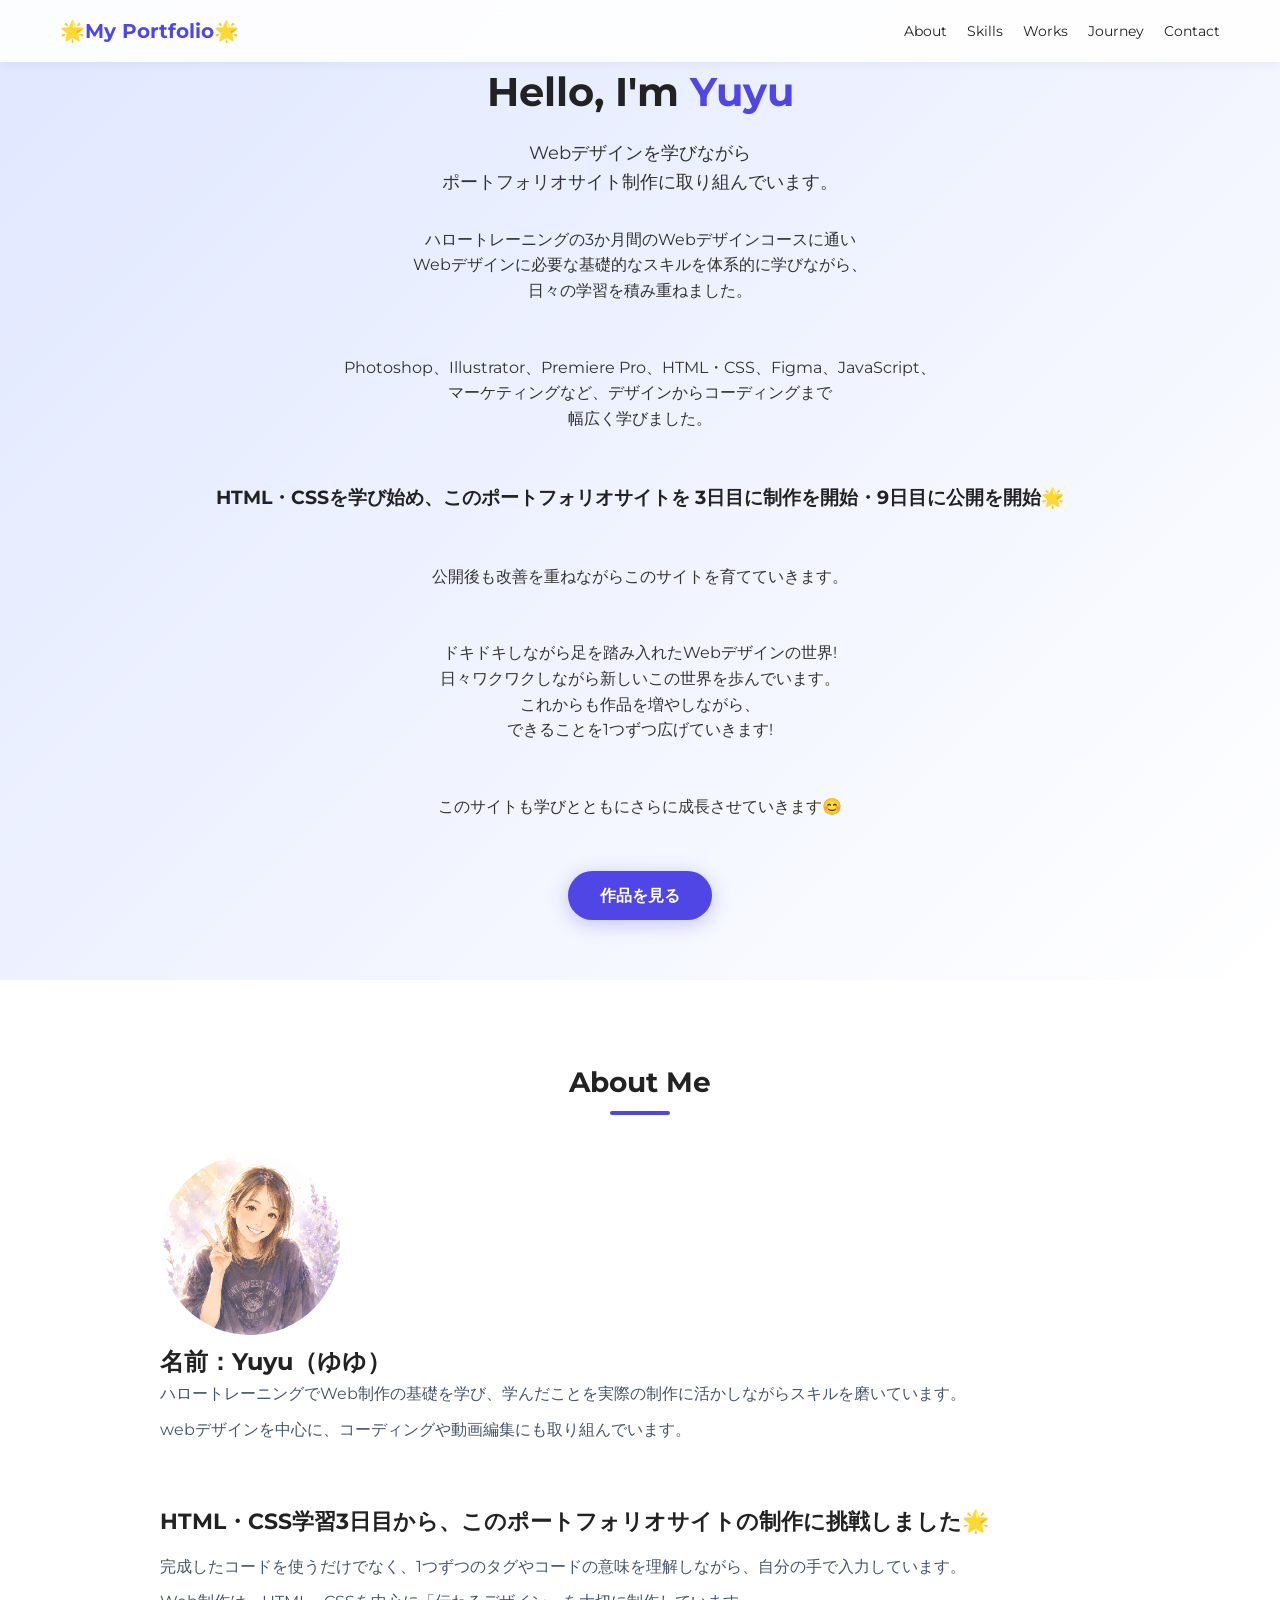
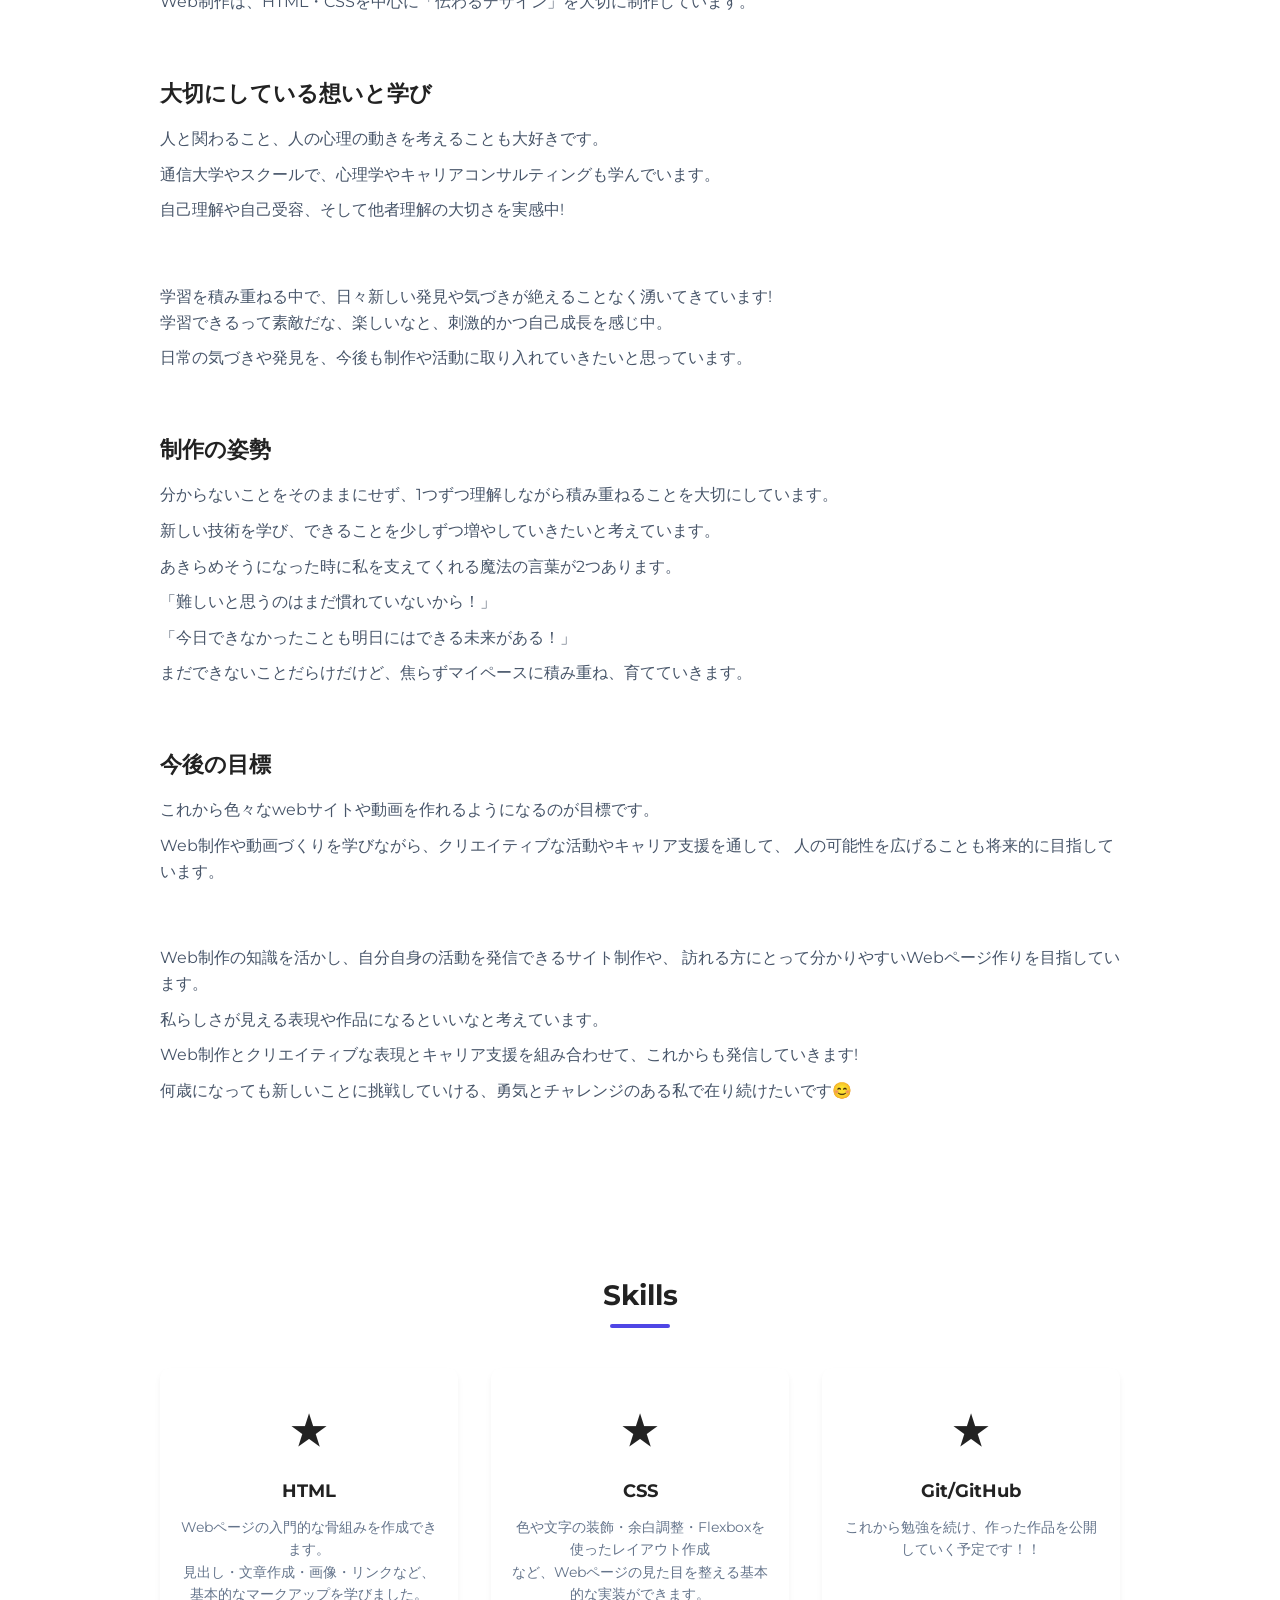
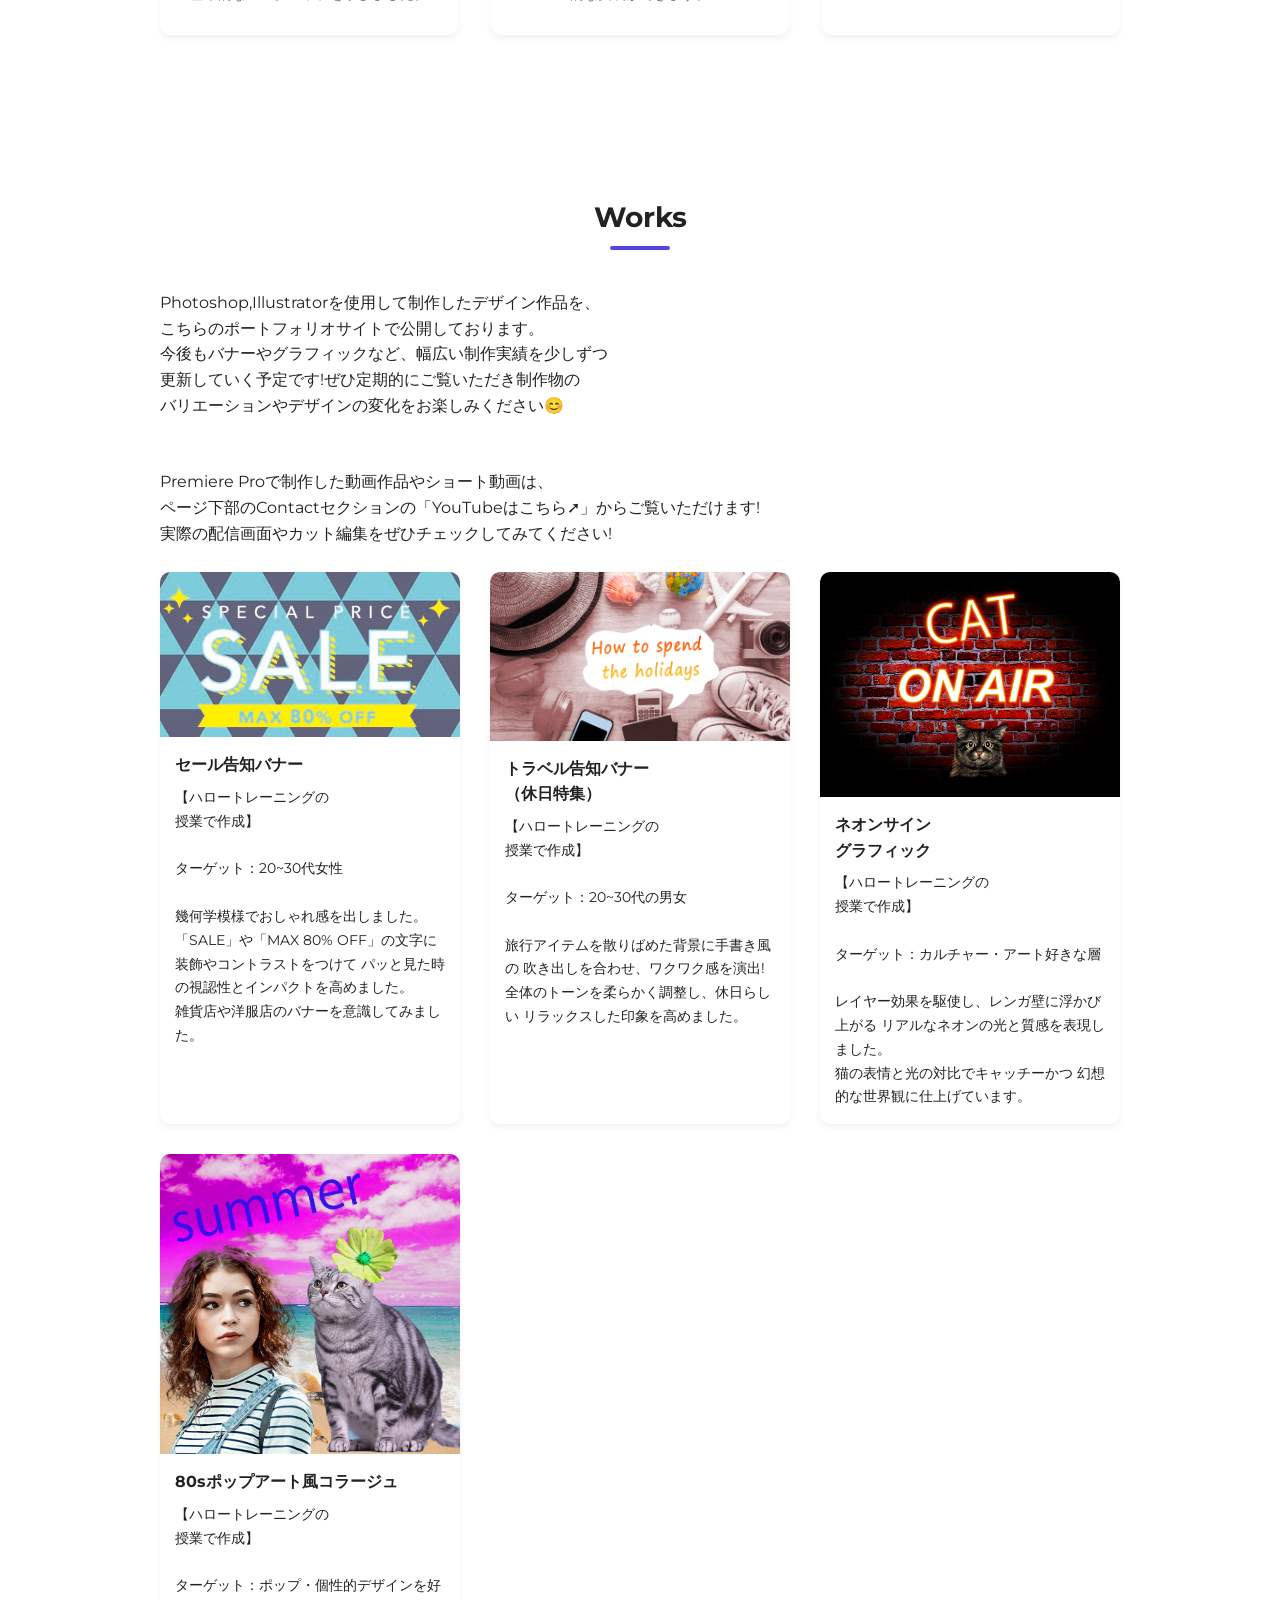
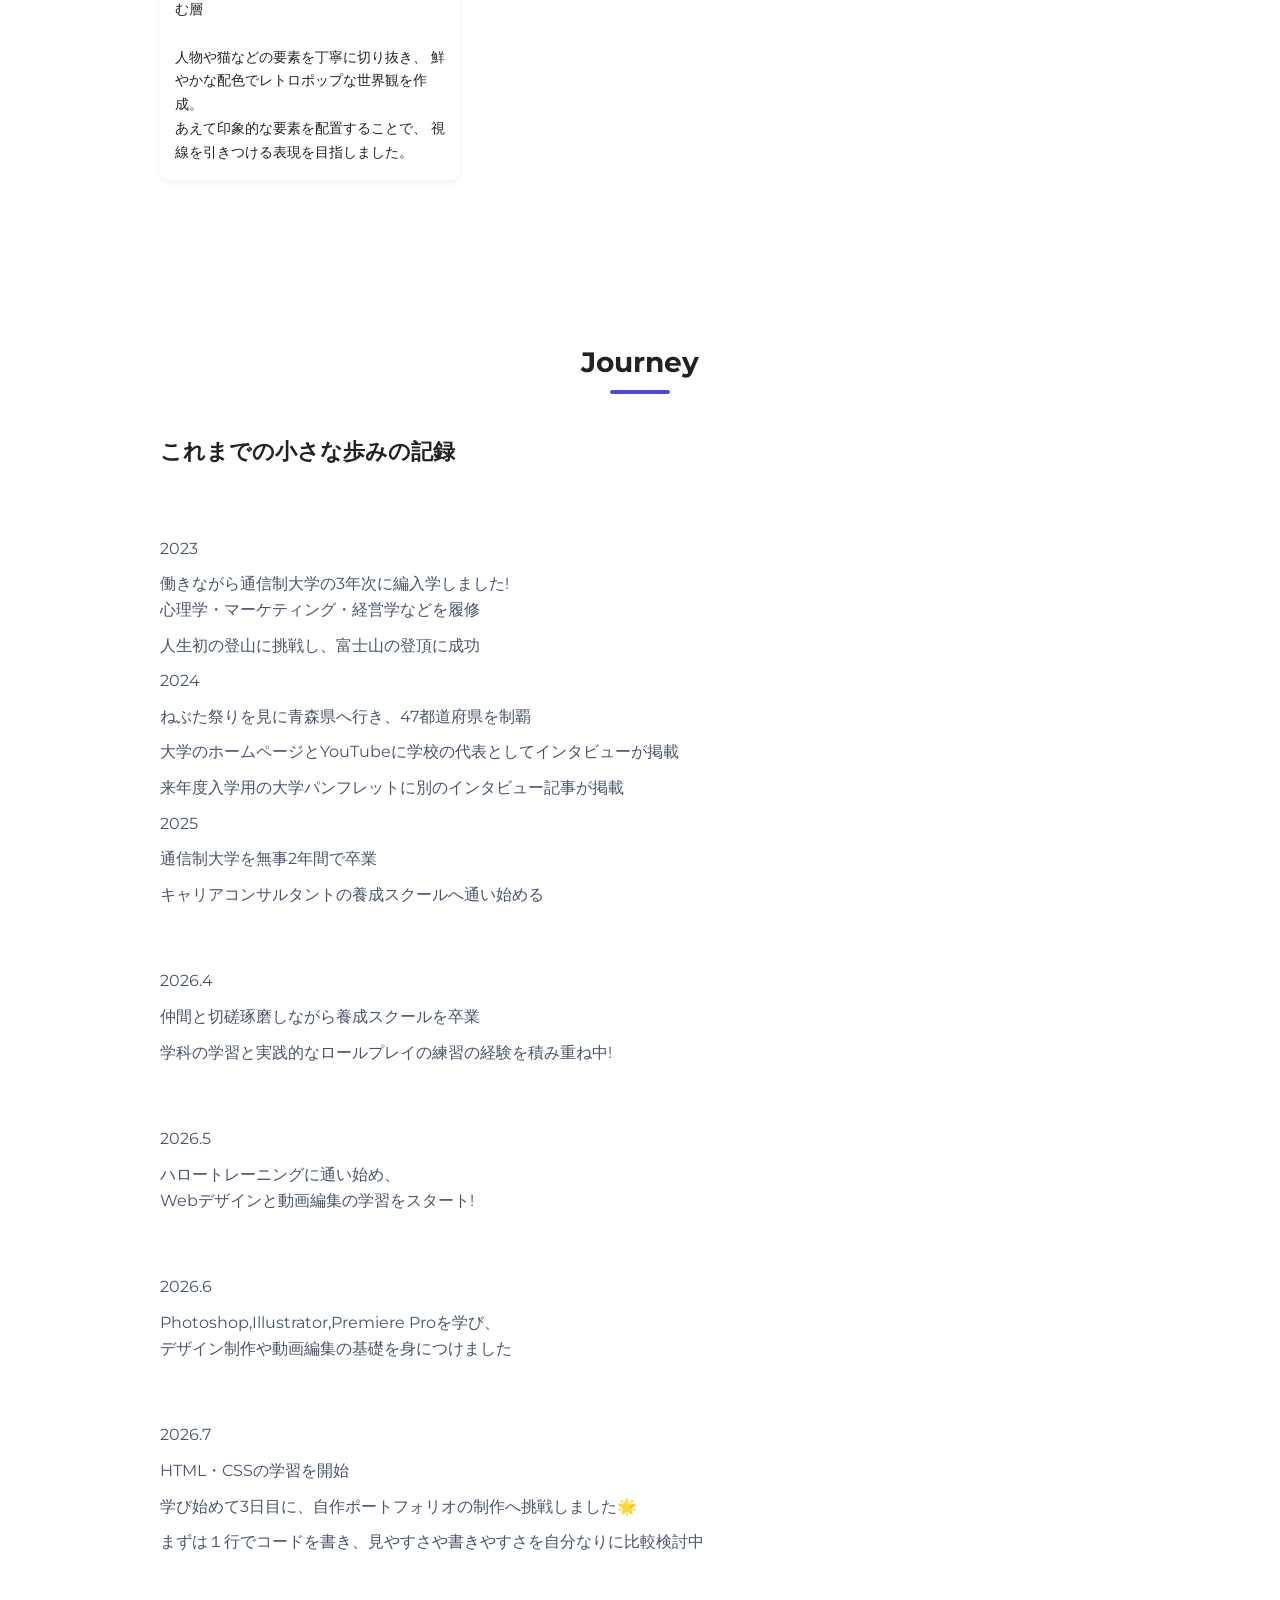
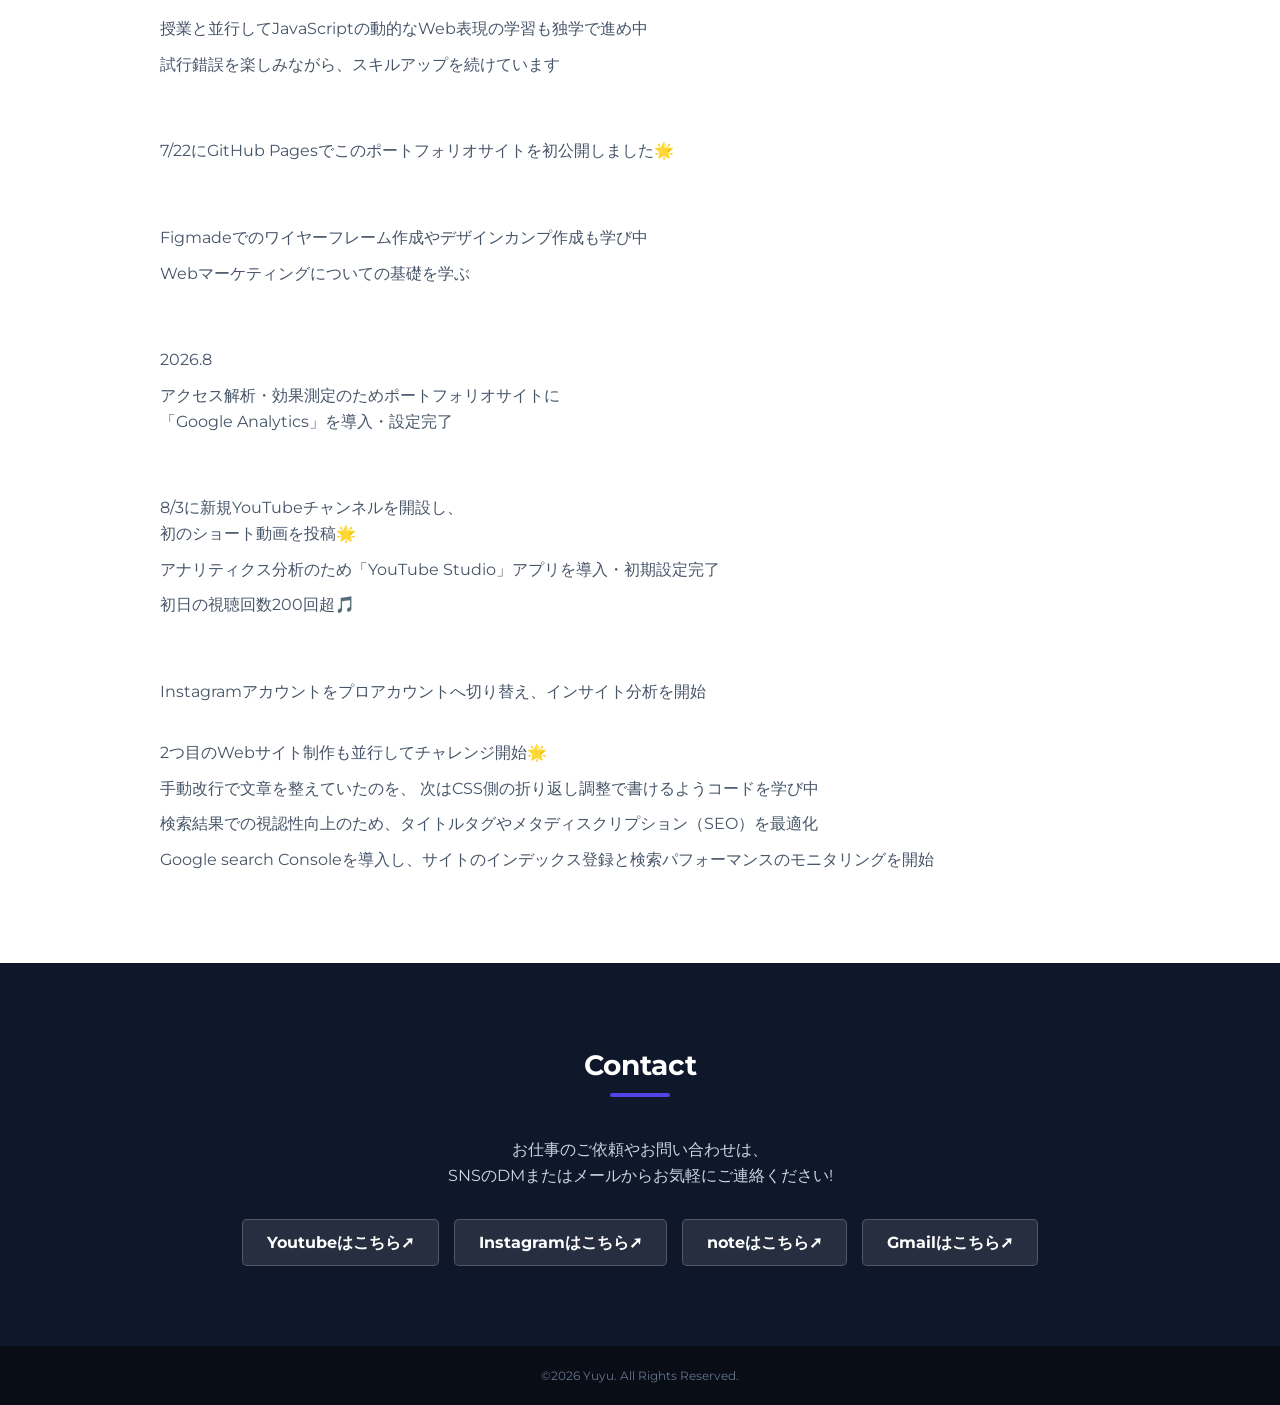
==== commit 786588b2: "Add files via upload" ====
--- a/index.html
+++ b/index.html
@@ -18,6 +18,7 @@
        <!-- タイトルタグ（メイン・強み・屋号） -->
        <title>【Web制作・デザイン】ポートフォリオ|キャリア支援・クリエイティブ|Yuyu</title>
 <!-- メタディスクリプション（検索した際に、記事タイトルの下に出るサイトの内容を簡潔にまとめた概要文） -->
+ <!-- SEOとは検索エンジンの最適化。つまり検索結果でサイトを上位に表示させるための工夫・対策（タイトルタグの調整・メタディスクリプションの設定） -->
        <meta name="description" content="Web制作・デザインのポートフォリオサイトです。illustrator・Photoshopを活用したデザイン、
        HTML・CSSによる実装のほか、SEO・アクセス解析まで、日々深めている学びと作品を紹介しています。">
        <!-- ファビコン（月＆星のフリーアイコン、統一感あるよう色を#4f46e5に） -->
@@ -310,6 +311,8 @@
                     <p>2つ目のWebサイト制作も並行してチャレンジ開始🌟</p>
                     <p>手動改行で文章を整えていたのを、
                       次はCSS側の折り返し調整で書けるようコードを学び中</p>
+                      <p>検索結果での視認性向上のため、タイトルタグやメタディスクリプション（SEO）を最適化</p>
+                      <p>Google search Consoleを導入し、サイトのインデックス登録と検索パフォーマンスのモニタリングを開始</p>
 
 <!-- この後に文章を随時追加していく -->
                      <p></p>
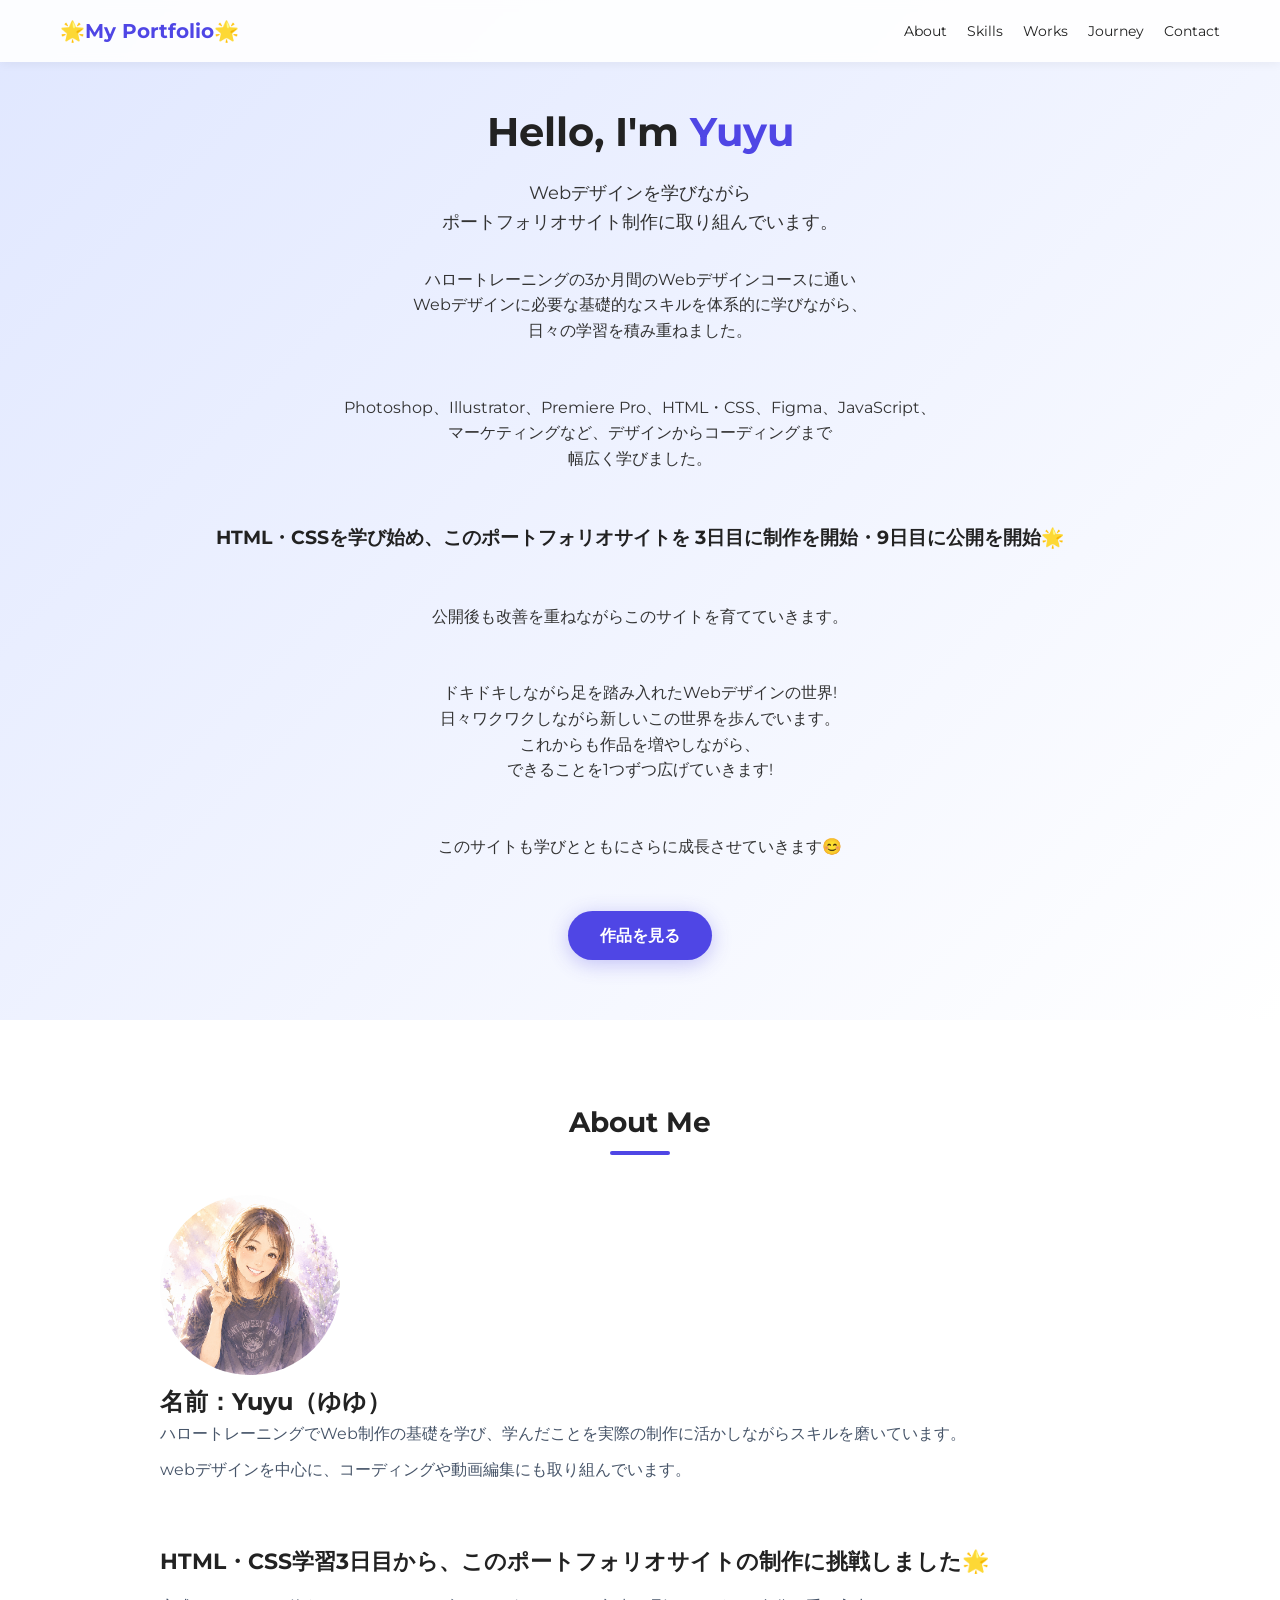
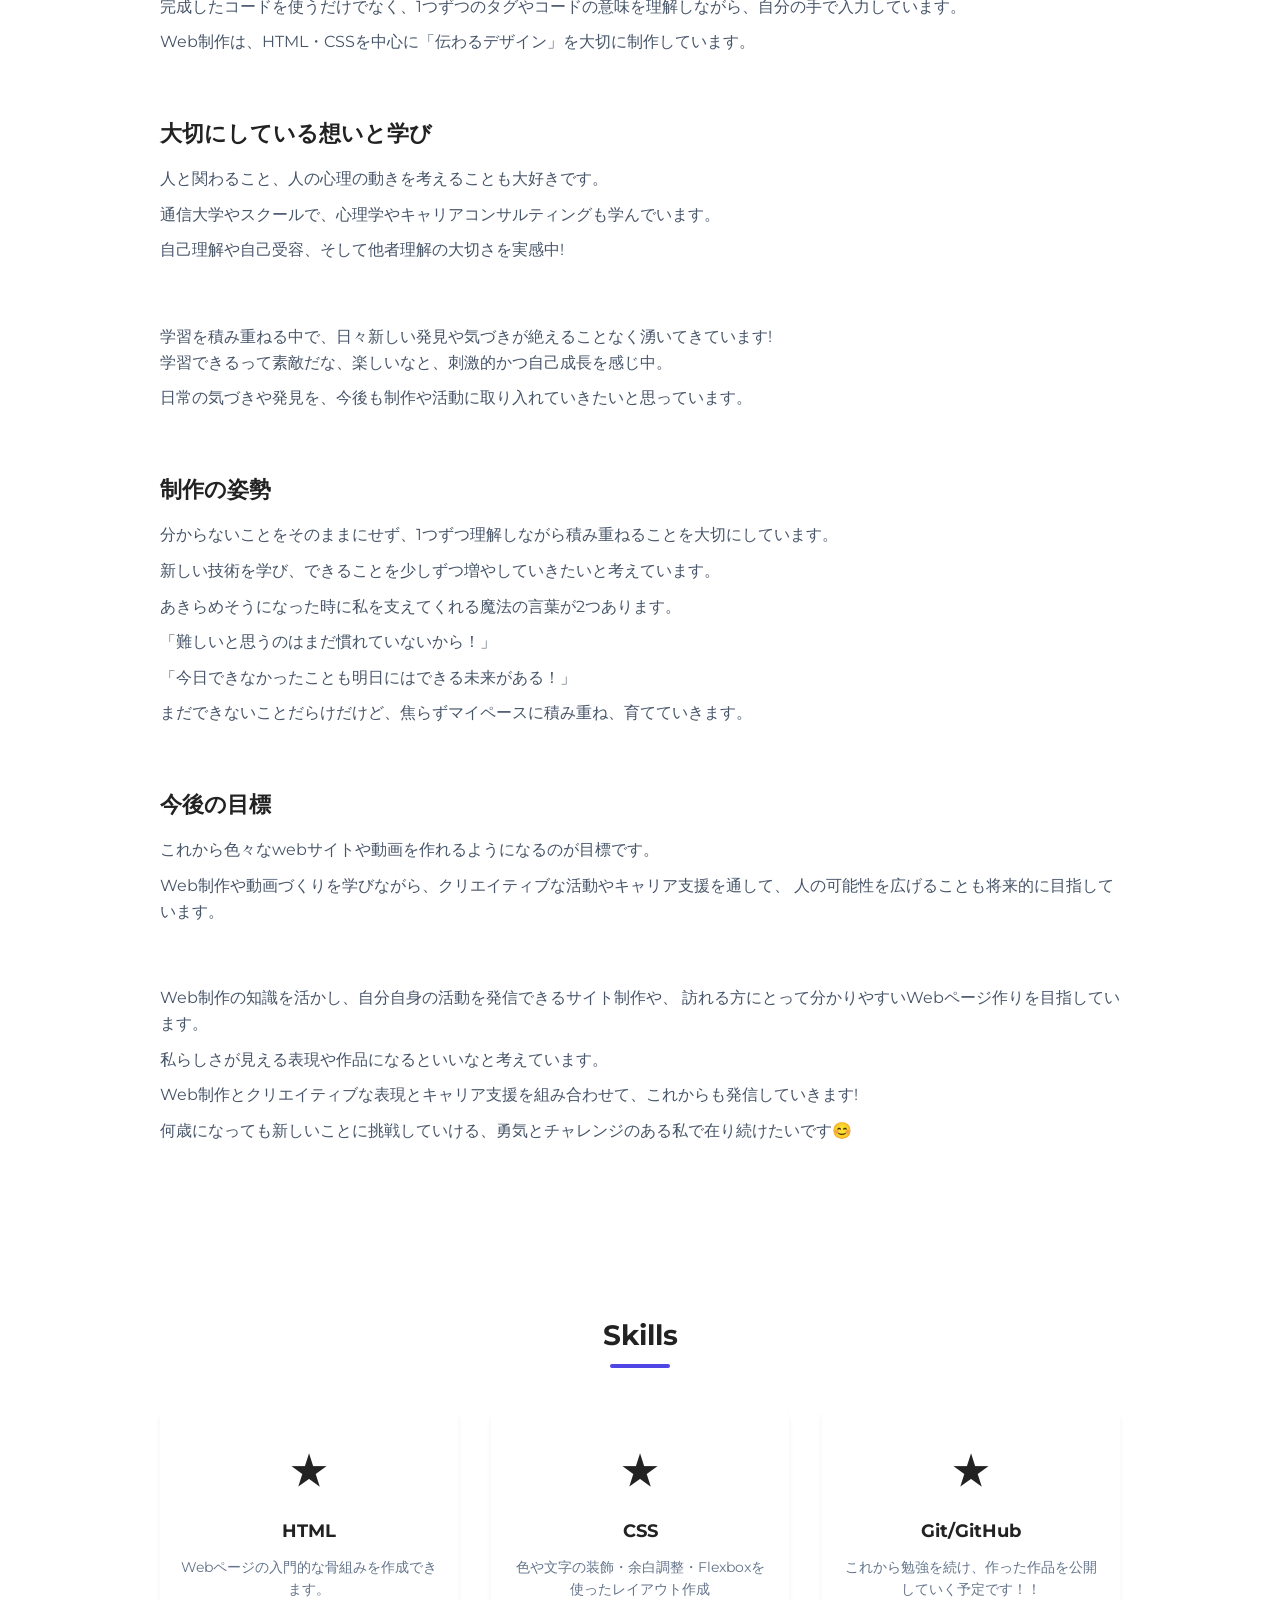
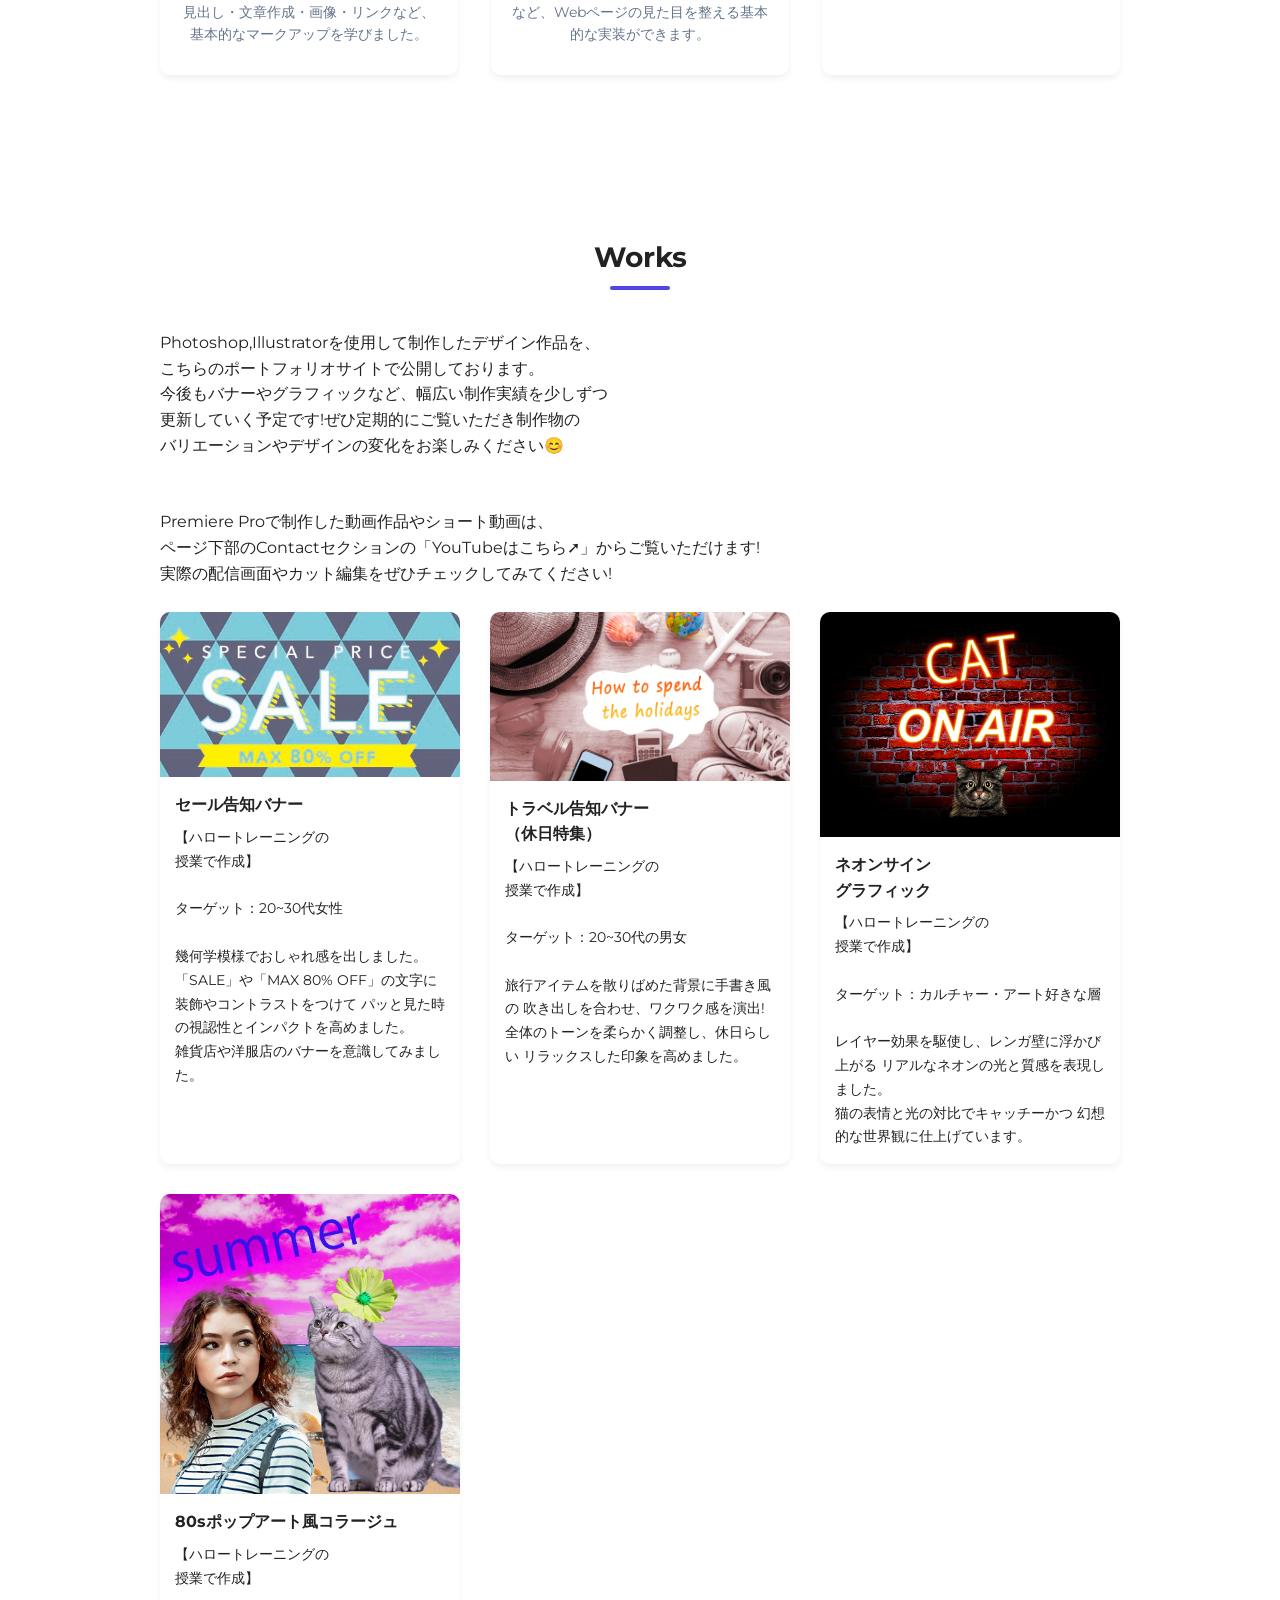
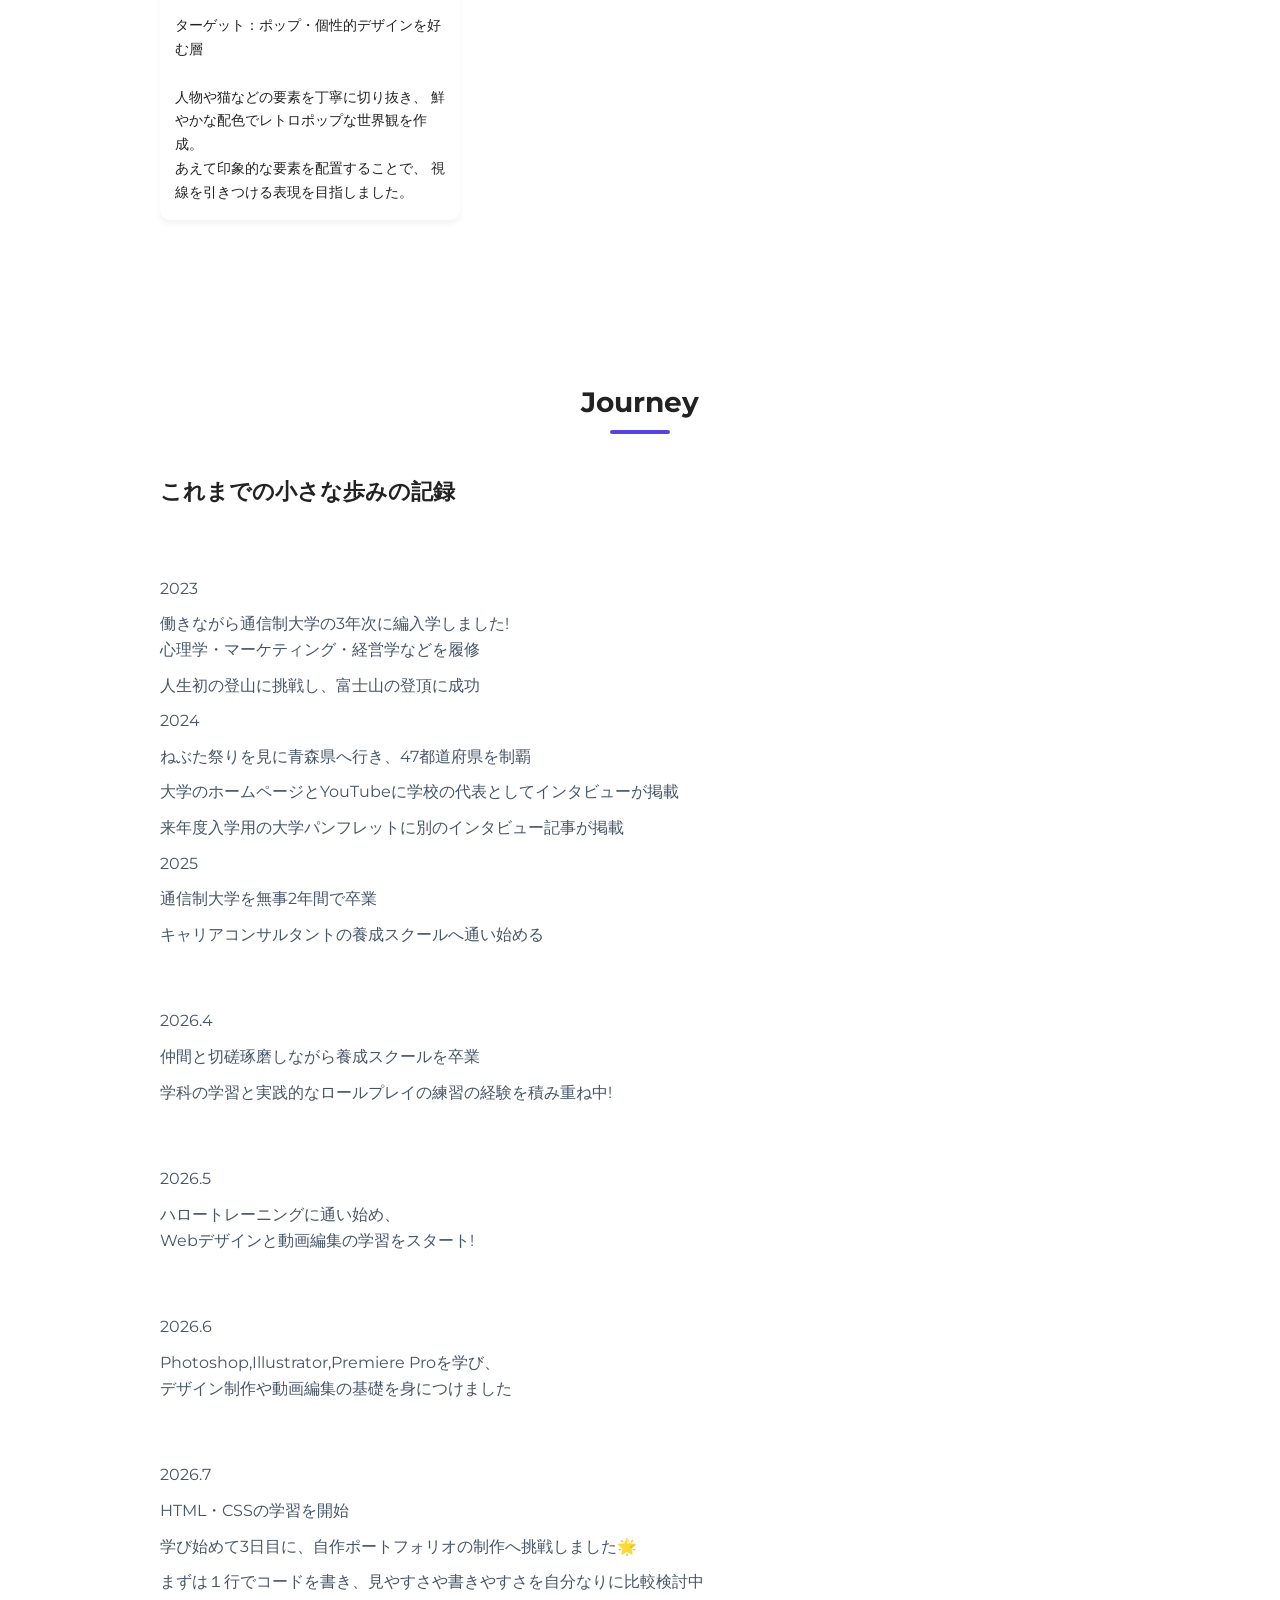
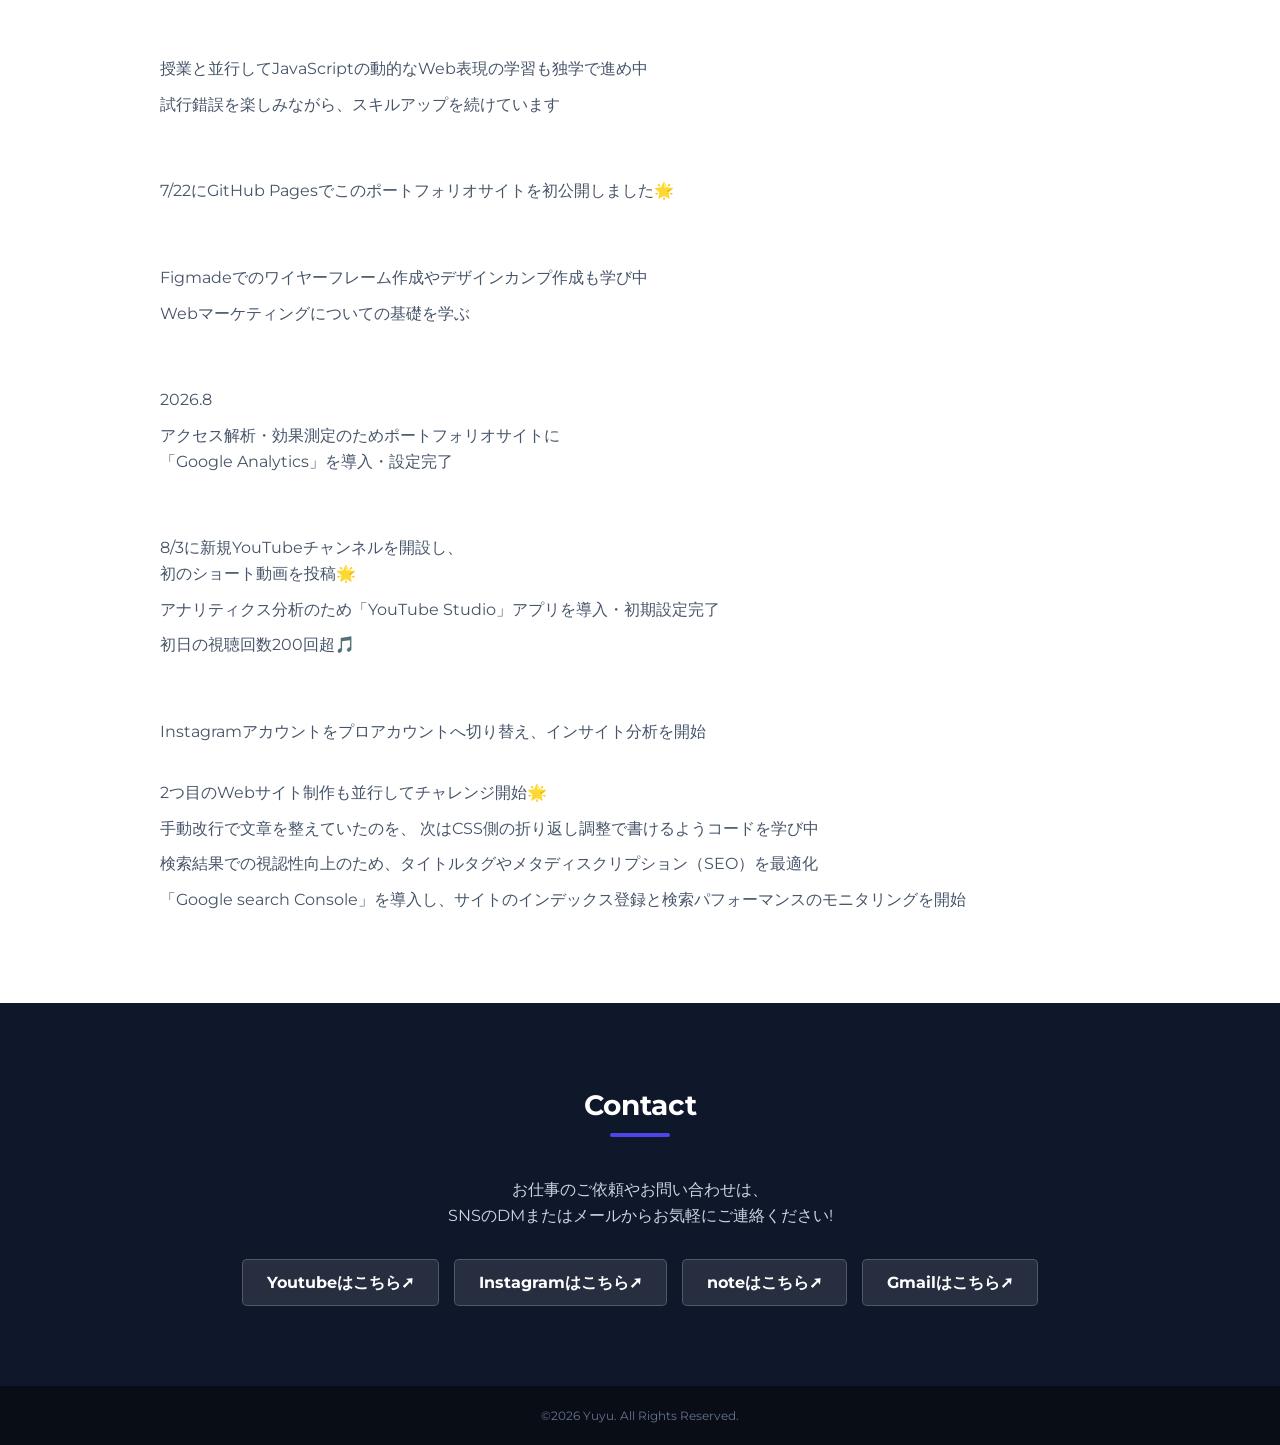
==== commit f8ef84fd: "Add files via upload" ====
--- a/index.html
+++ b/index.html
@@ -18,7 +18,7 @@
        <!-- タイトルタグ（メイン・強み・屋号） -->
        <title>【Web制作・デザイン】ポートフォリオ|キャリア支援・クリエイティブ|Yuyu</title>
 <!-- メタディスクリプション（検索した際に、記事タイトルの下に出るサイトの内容を簡潔にまとめた概要文） -->
- <!-- SEOとは検索エンジンの最適化。つまり検索結果でサイトを上位に表示させるための工夫・対策（タイトルタグの調整・メタディスクリプションの設定） -->
+<!-- SEOとは検索エンジンの最適化。つまり検索結果でサイトを上位に表示させるための工夫・対策（タイトルタグの調整・メタディスクリプションの設定） -->
        <meta name="description" content="Web制作・デザインのポートフォリオサイトです。illustrator・Photoshopを活用したデザイン、
        HTML・CSSによる実装のほか、SEO・アクセス解析まで、日々深めている学びと作品を紹介しています。">
        <!-- ファビコン（月＆星のフリーアイコン、統一感あるよう色を#4f46e5に） -->
@@ -299,6 +299,7 @@
                     <p>Webマーケティングについての基礎を学ぶ</p>
                     <br><br>
                     <p>2026.8</p>
+<!--「Google search Console」（サーチコンソールはサイトに来る前のデータ分析）、「Google Analytics」（アナリティクスはサイトに来た後の動きを分析-->
                     <p>アクセス解析・効果測定のためポートフォリオサイトに <br>
                         「Google Analytics」を導入・設定完了</p>
                     <br><br>
@@ -311,8 +312,8 @@
                     <p>2つ目のWebサイト制作も並行してチャレンジ開始🌟</p>
                     <p>手動改行で文章を整えていたのを、
                       次はCSS側の折り返し調整で書けるようコードを学び中</p>
-                      <p>検索結果での視認性向上のため、タイトルタグやメタディスクリプション（SEO）を最適化</p>
-                      <p>Google search Consoleを導入し、サイトのインデックス登録と検索パフォーマンスのモニタリングを開始</p>
+                    <p>検索結果での視認性向上のため、タイトルタグやメタディスクリプション（SEO）を最適化</p>
+                    <p>「Google search Console」を導入し、サイトのインデックス登録と検索パフォーマンスのモニタリングを開始</p>
 
 <!-- この後に文章を随時追加していく -->
                      <p></p>
--- a/style.css
+++ b/style.css
@@ -75,14 +75,15 @@
 .nav-link:hover{color: var(--primary-color);}
 
 /*メインビジュアル*/
-.hero{min-height: 100vh;
+.hero{min-height: 100dvh;
+      padding-top: 100px;
       padding-bottom: 60px;
+      box-sizing: border-box;
       background: linear-gradient(135deg,#e0e7ff 0%,#ffffff 100%);/*きれいなグラデ背景のはず*/
       display:flex;
       align-items: center;
       justify-content: center;
-      text-align: center;
-      padding-top: 60px;}
+      text-align: center;}
 .hero-title{font-size: 40px;
             margin-bottom: 15px;
             font-weight: 700;}
@@ -212,7 +213,7 @@
         font-size: 12px;}
 
 /*スマホ画面サイズ対応（レスポンシブデザイン）*/
-@media(max-width:768px) {
+@media(max-width:1024px) {
 .header-container{flex-direction: column;
                     gap: 10px;}
 .about-layou{flex-direction: column;
@@ -246,9 +247,7 @@
 /*テキストの調整*/
 .contact-text{font-size: 14px;
               line-height: 1.6;
-              margin-bottom: 24px;}
-
-}
+              margin-bottom: 24px;}}
 
  
       
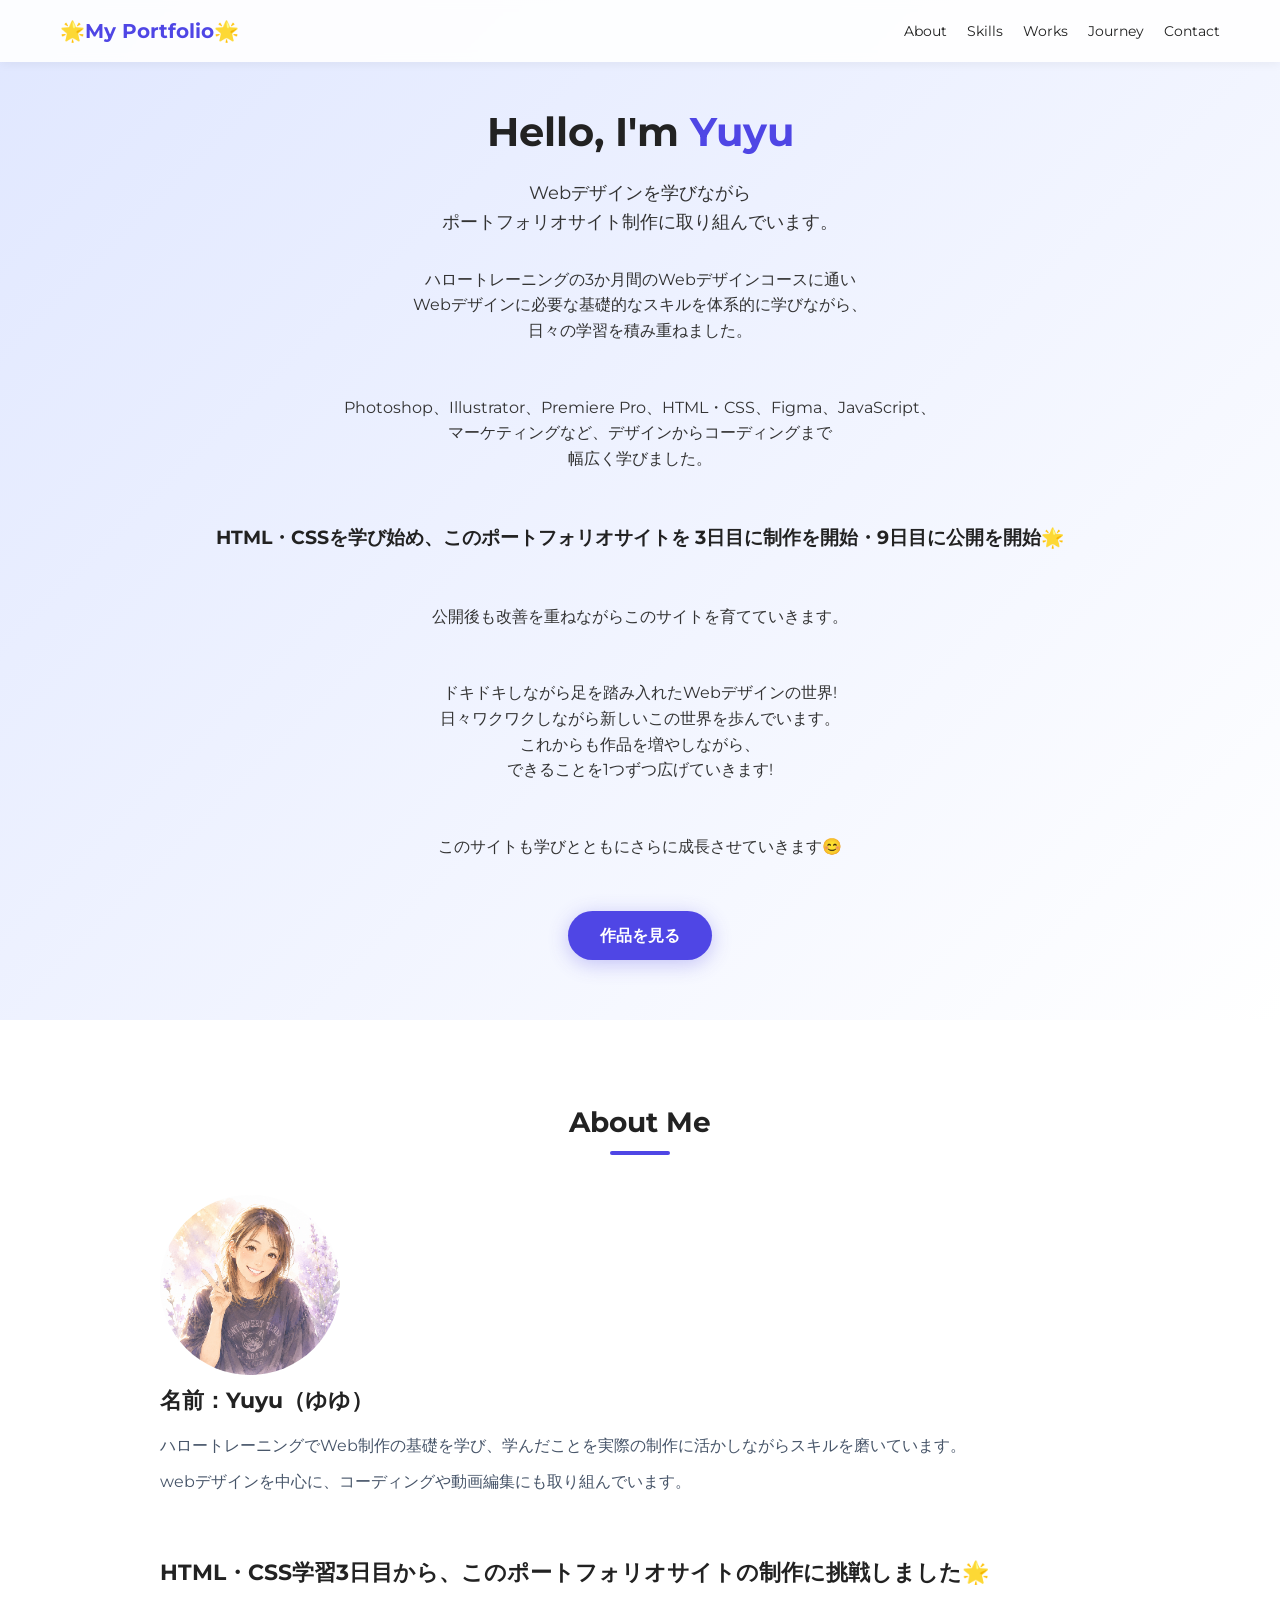
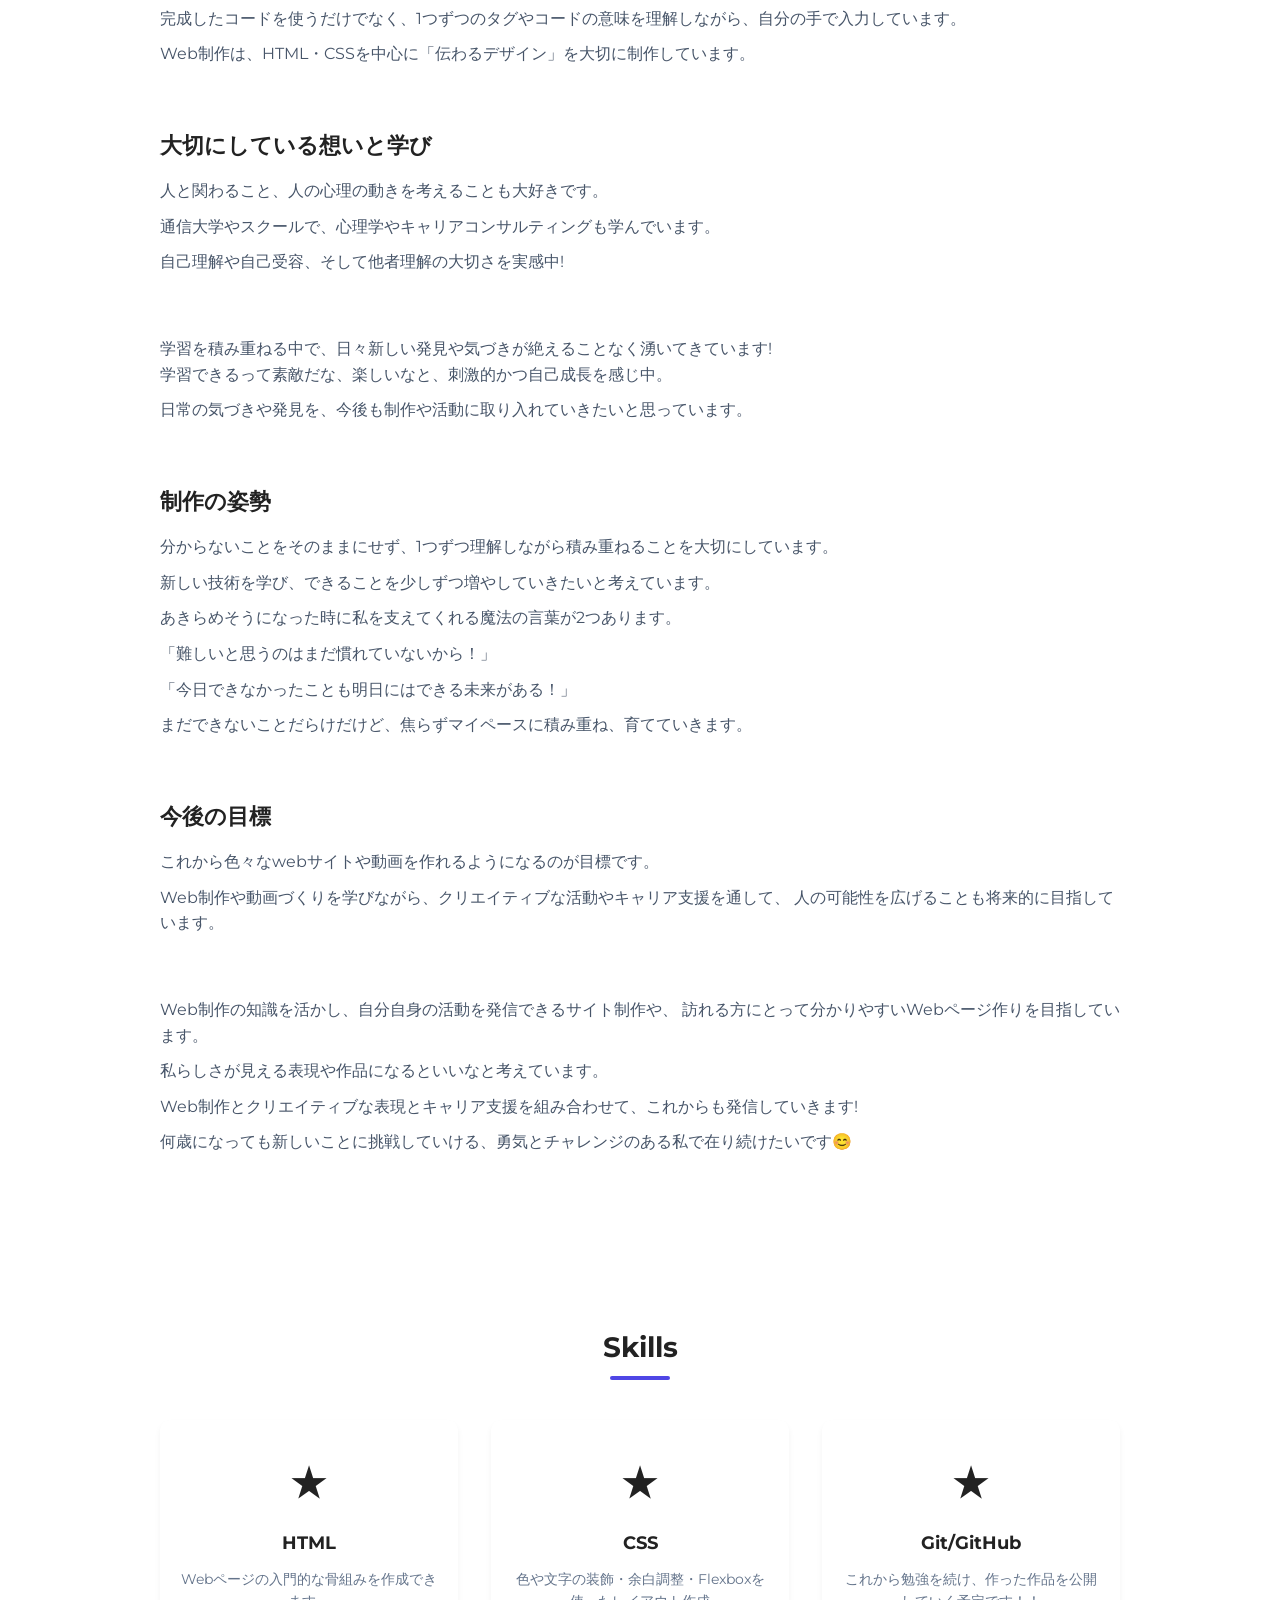
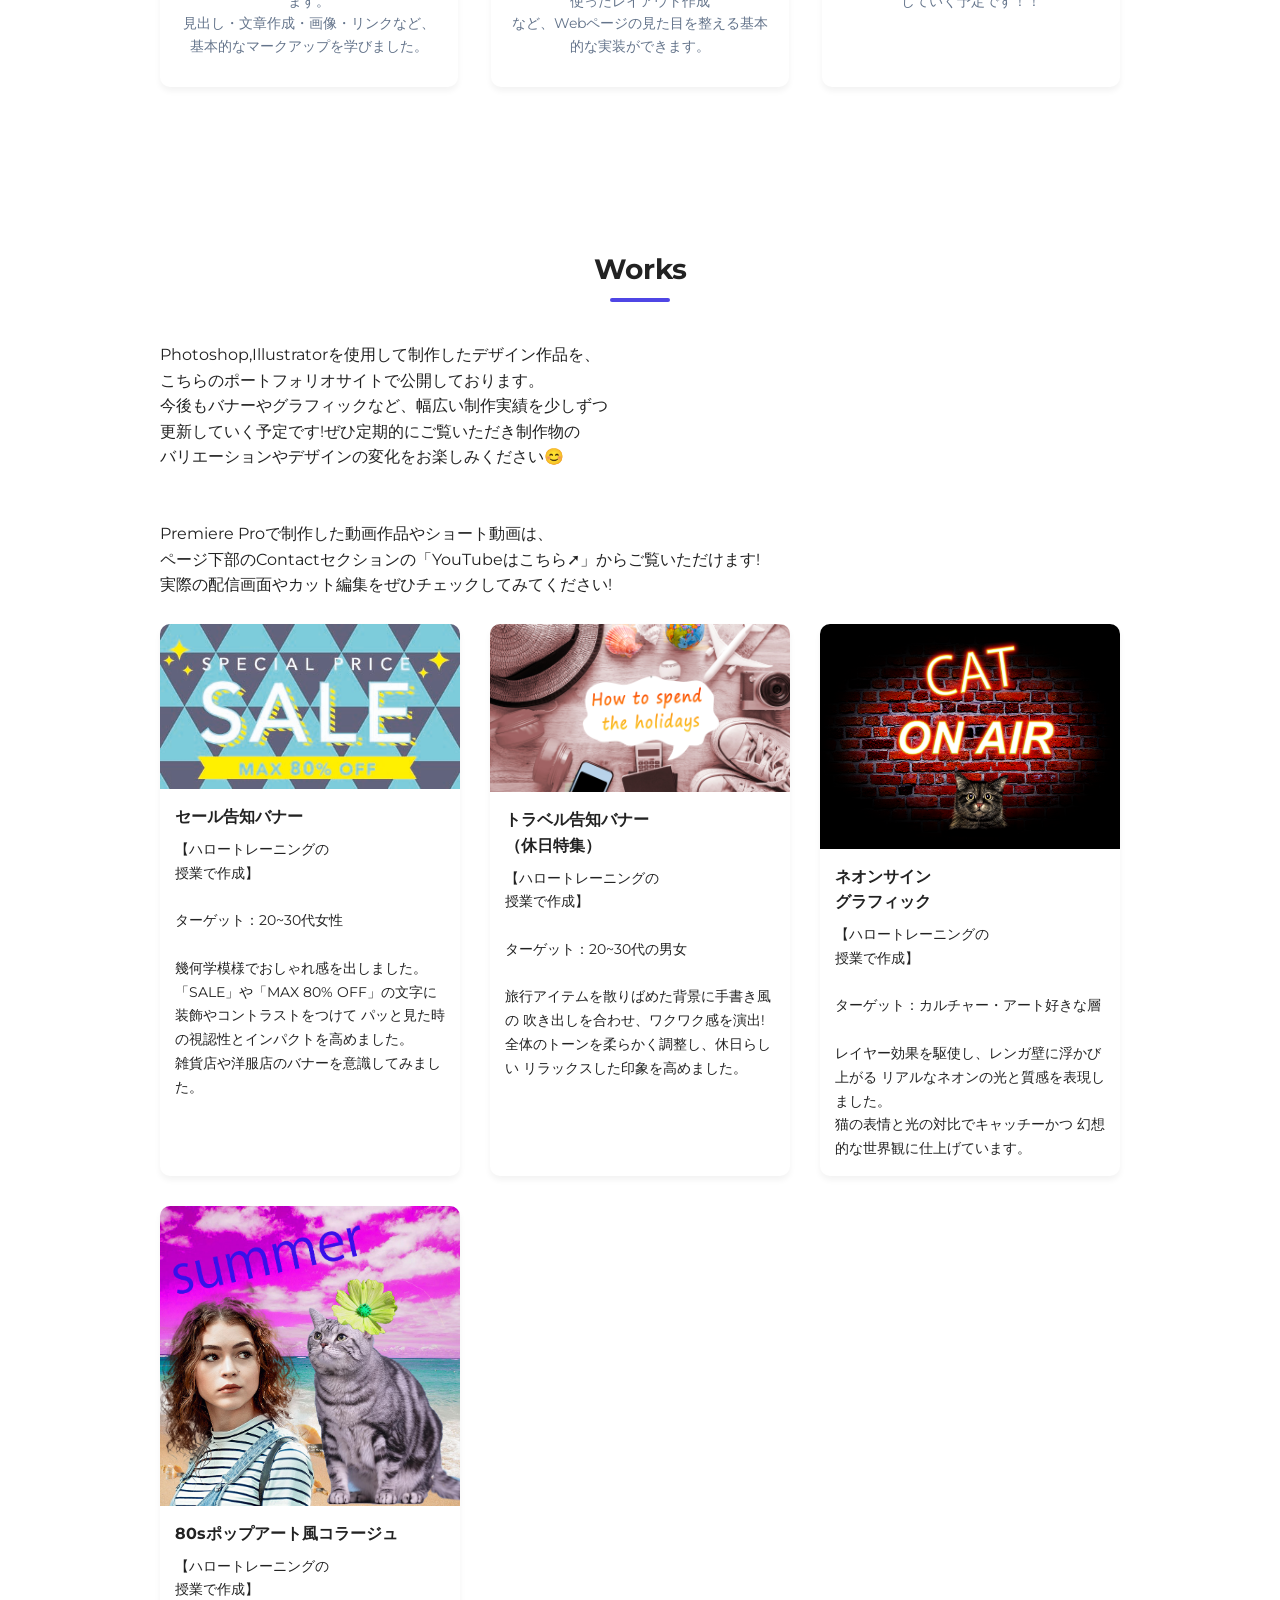
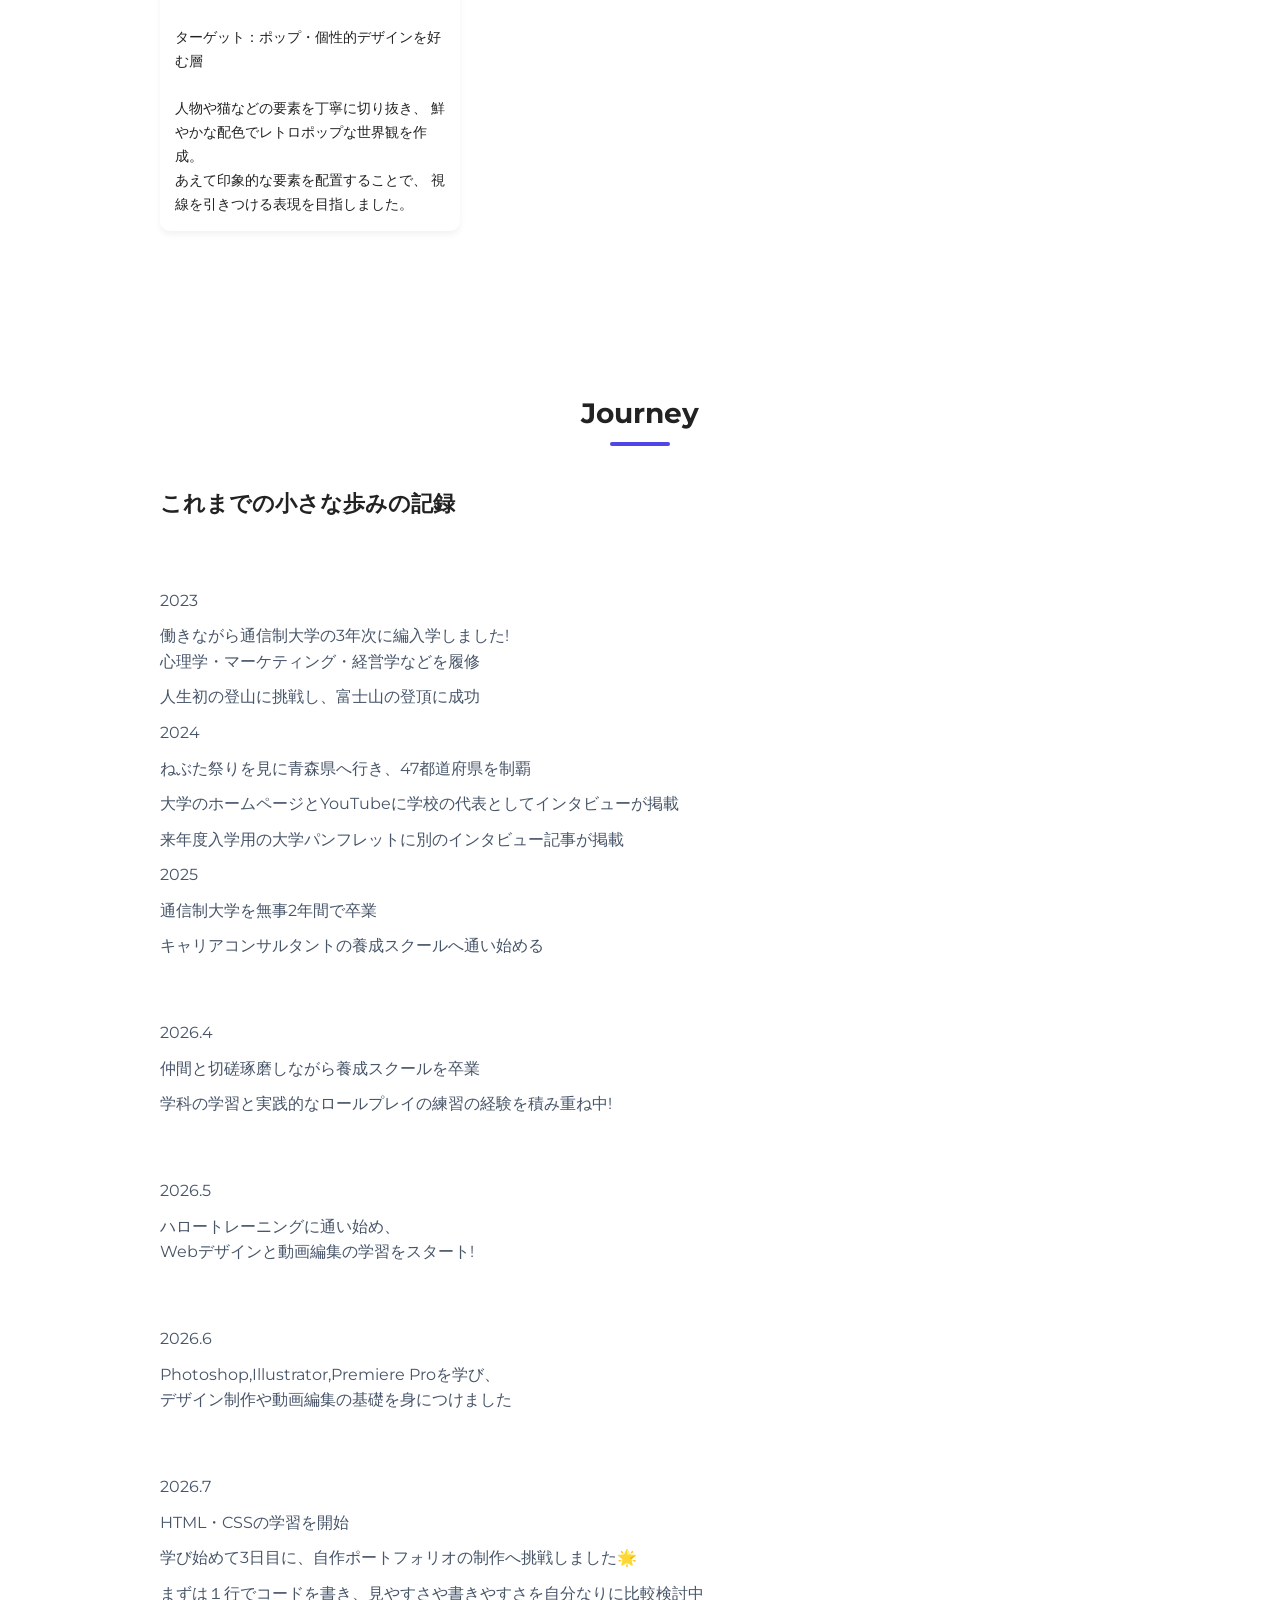
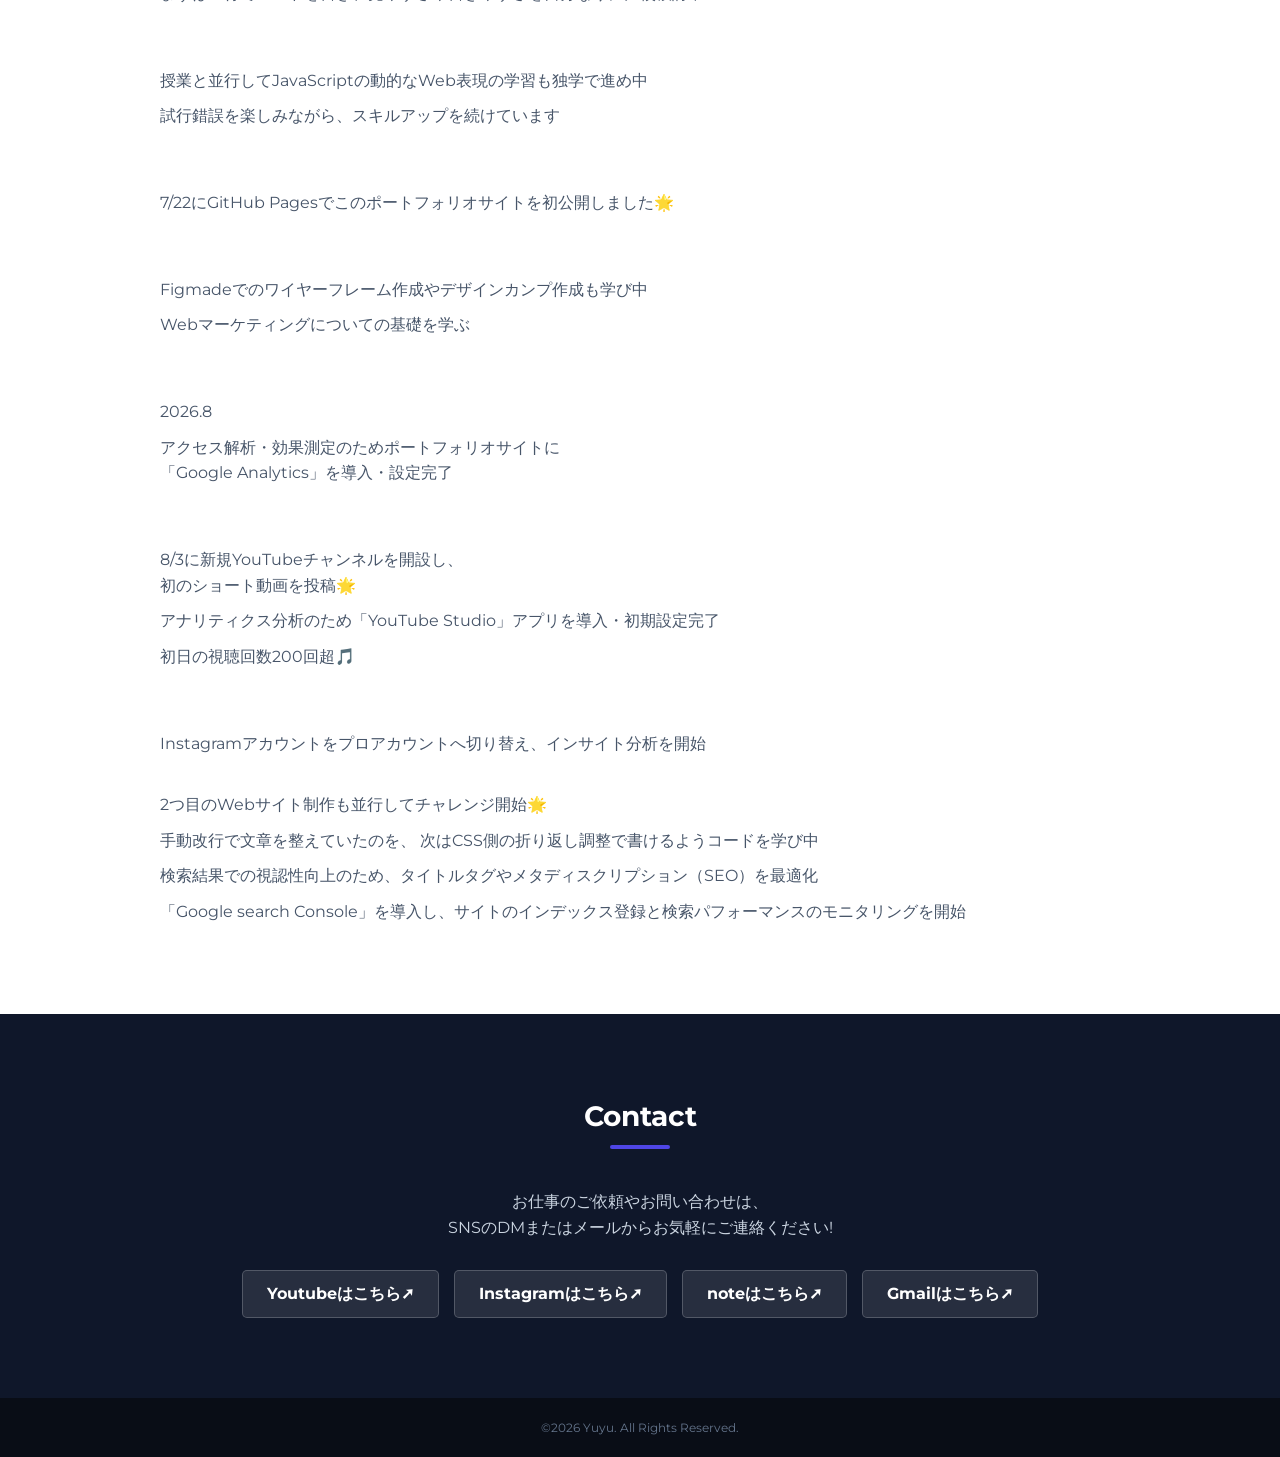
==== commit 698d1479: "Add files via upload" ====
--- a/index.html
+++ b/index.html
@@ -100,7 +100,7 @@
    <!-- プロフィール画像（現在は自動生成の仮画像！➡自分の顔イラストに変更予定） -->
                 <img src="images/紫花ふんわり■.png のコピー" alt="プロフィール画像" class="about-image">
                 <div class="about-text">
-                    <h2>名前：Yuyu（ゆゆ）</h2>
+                    <h3>名前：Yuyu（ゆゆ）</h3>
                     <p>ハロートレーニングでWeb制作の基礎を学び、学んだことを実際の制作に活かしながらスキルを磨いています。</p>
                     <p>webデザインを中心に、コーディングや動画編集にも取り組んでいます。</p>
                     <br><br>
--- a/style.css
+++ b/style.css
@@ -213,7 +213,7 @@
         font-size: 12px;}
 
 /*スマホ画面サイズ対応（レスポンシブデザイン）*/
-@media(max-width:1024px) {
+@media(max-width:768px) {
 .header-container{flex-direction: column;
                     gap: 10px;}
 .about-layou{flex-direction: column;
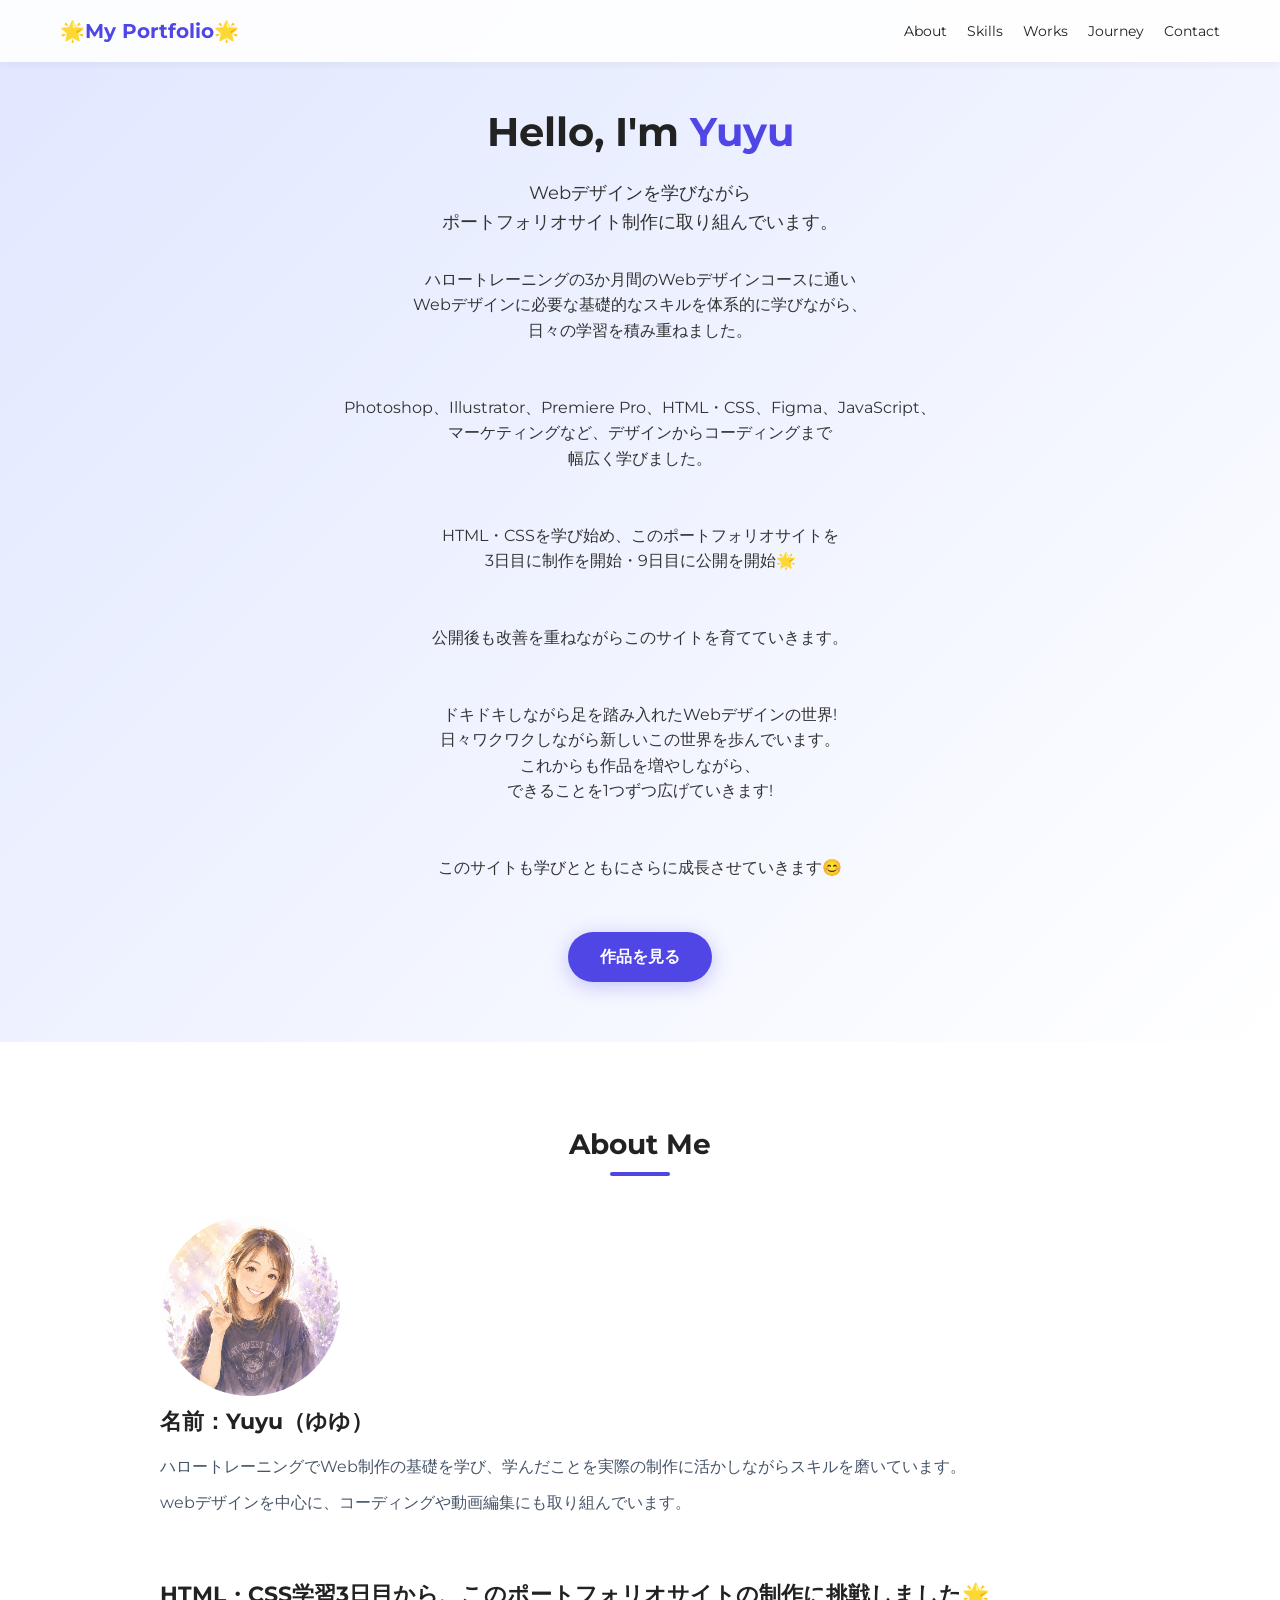
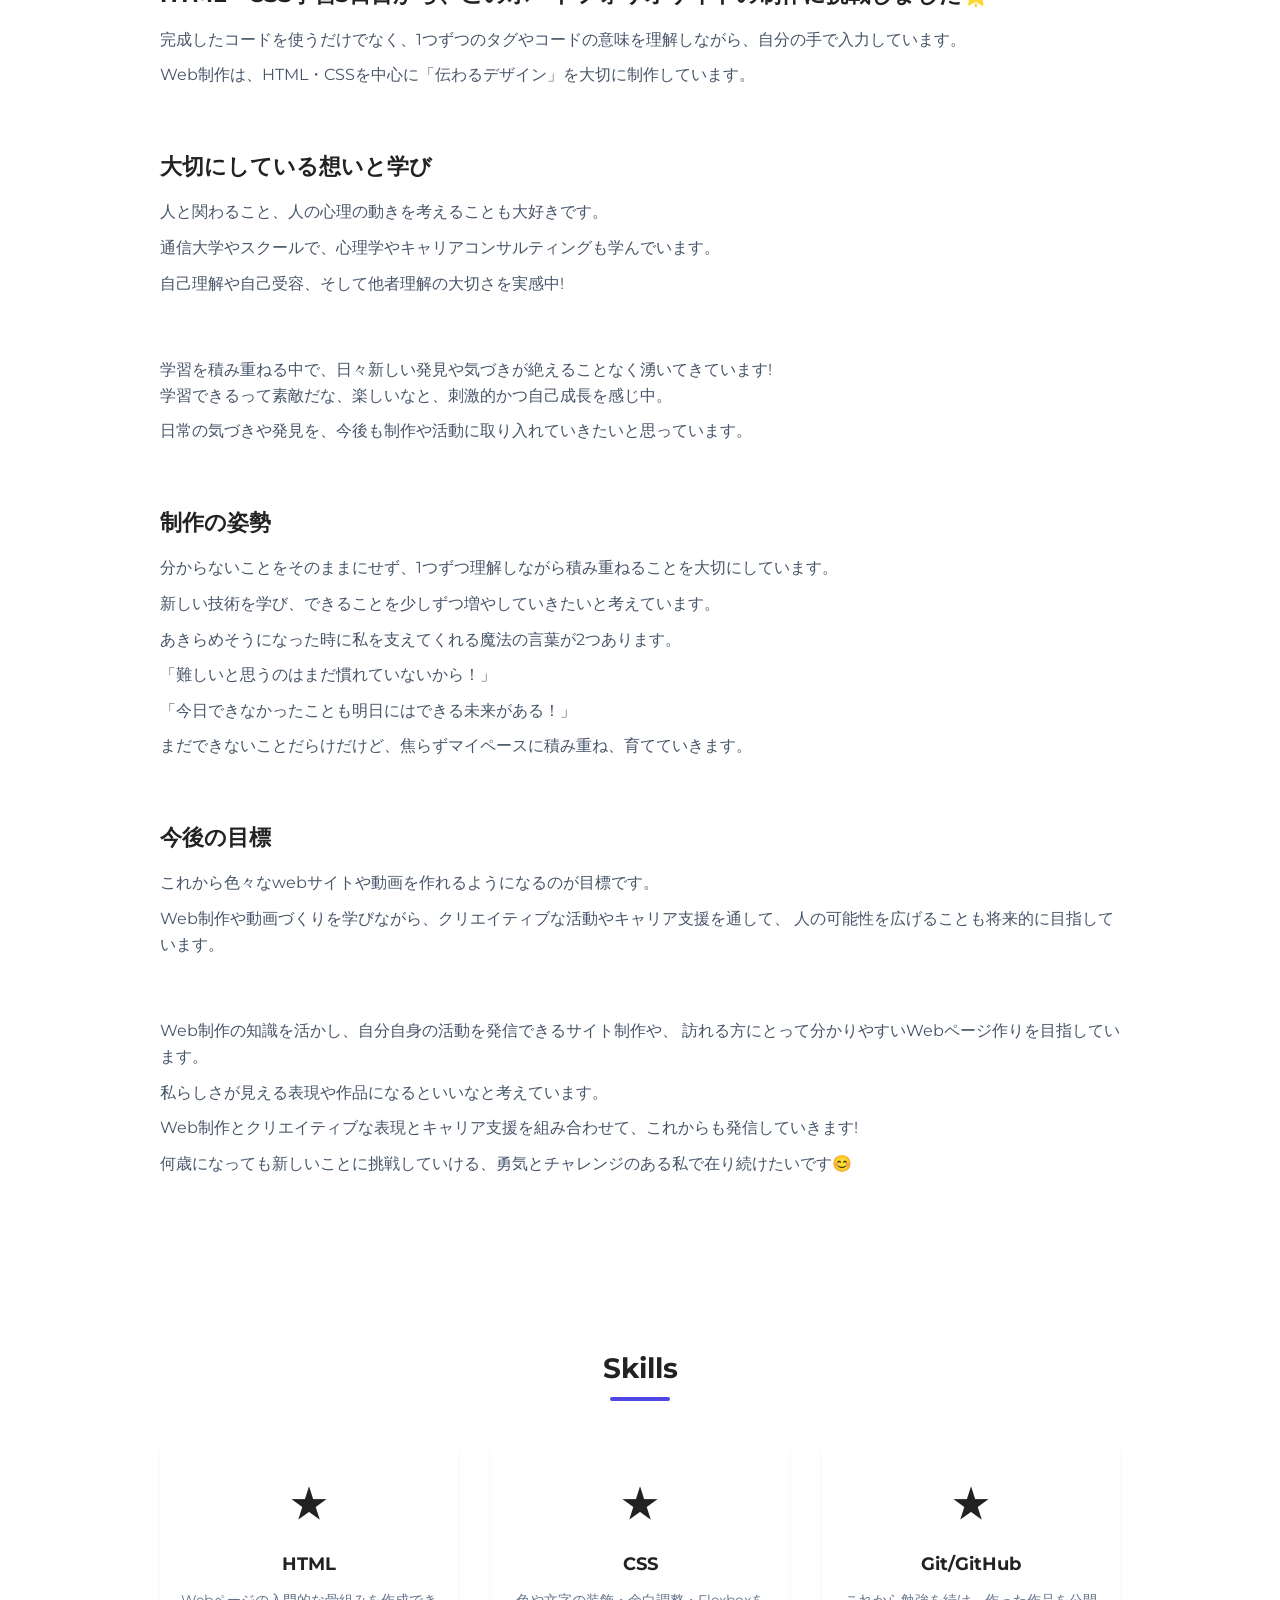
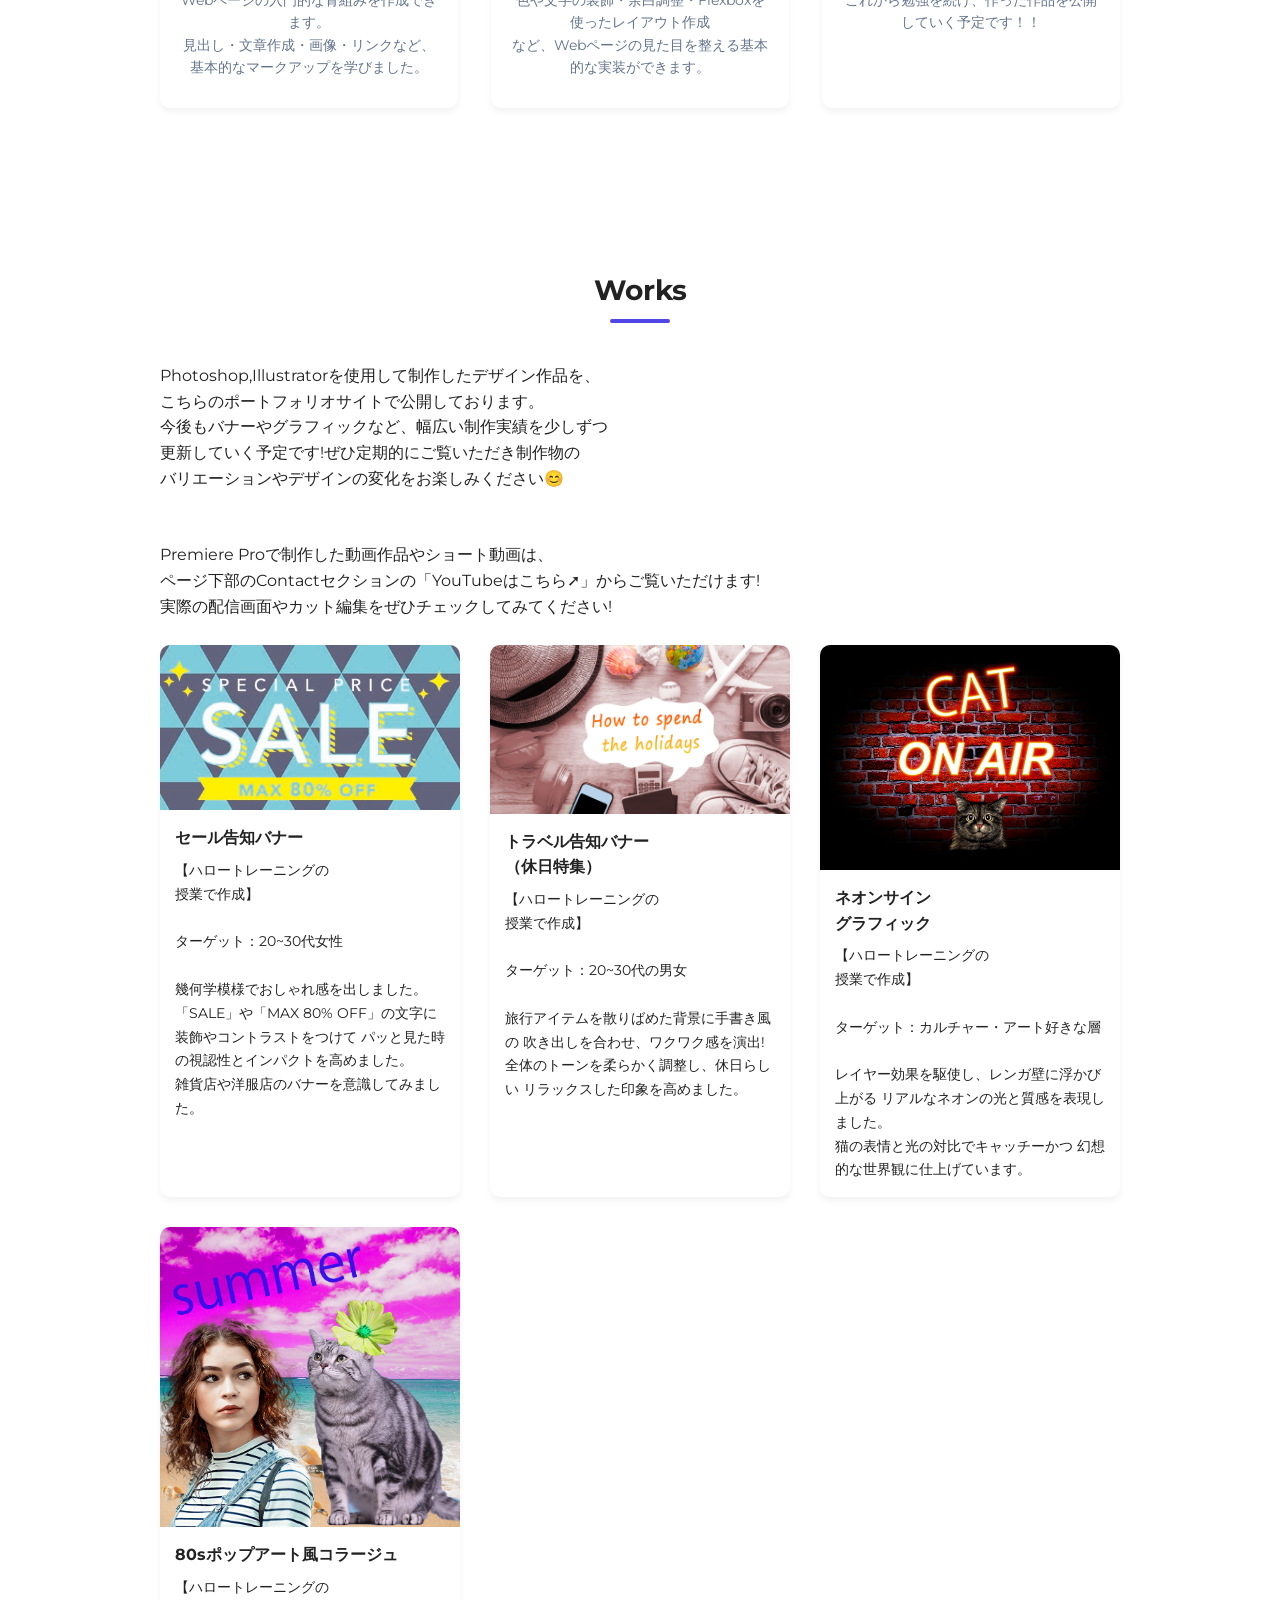
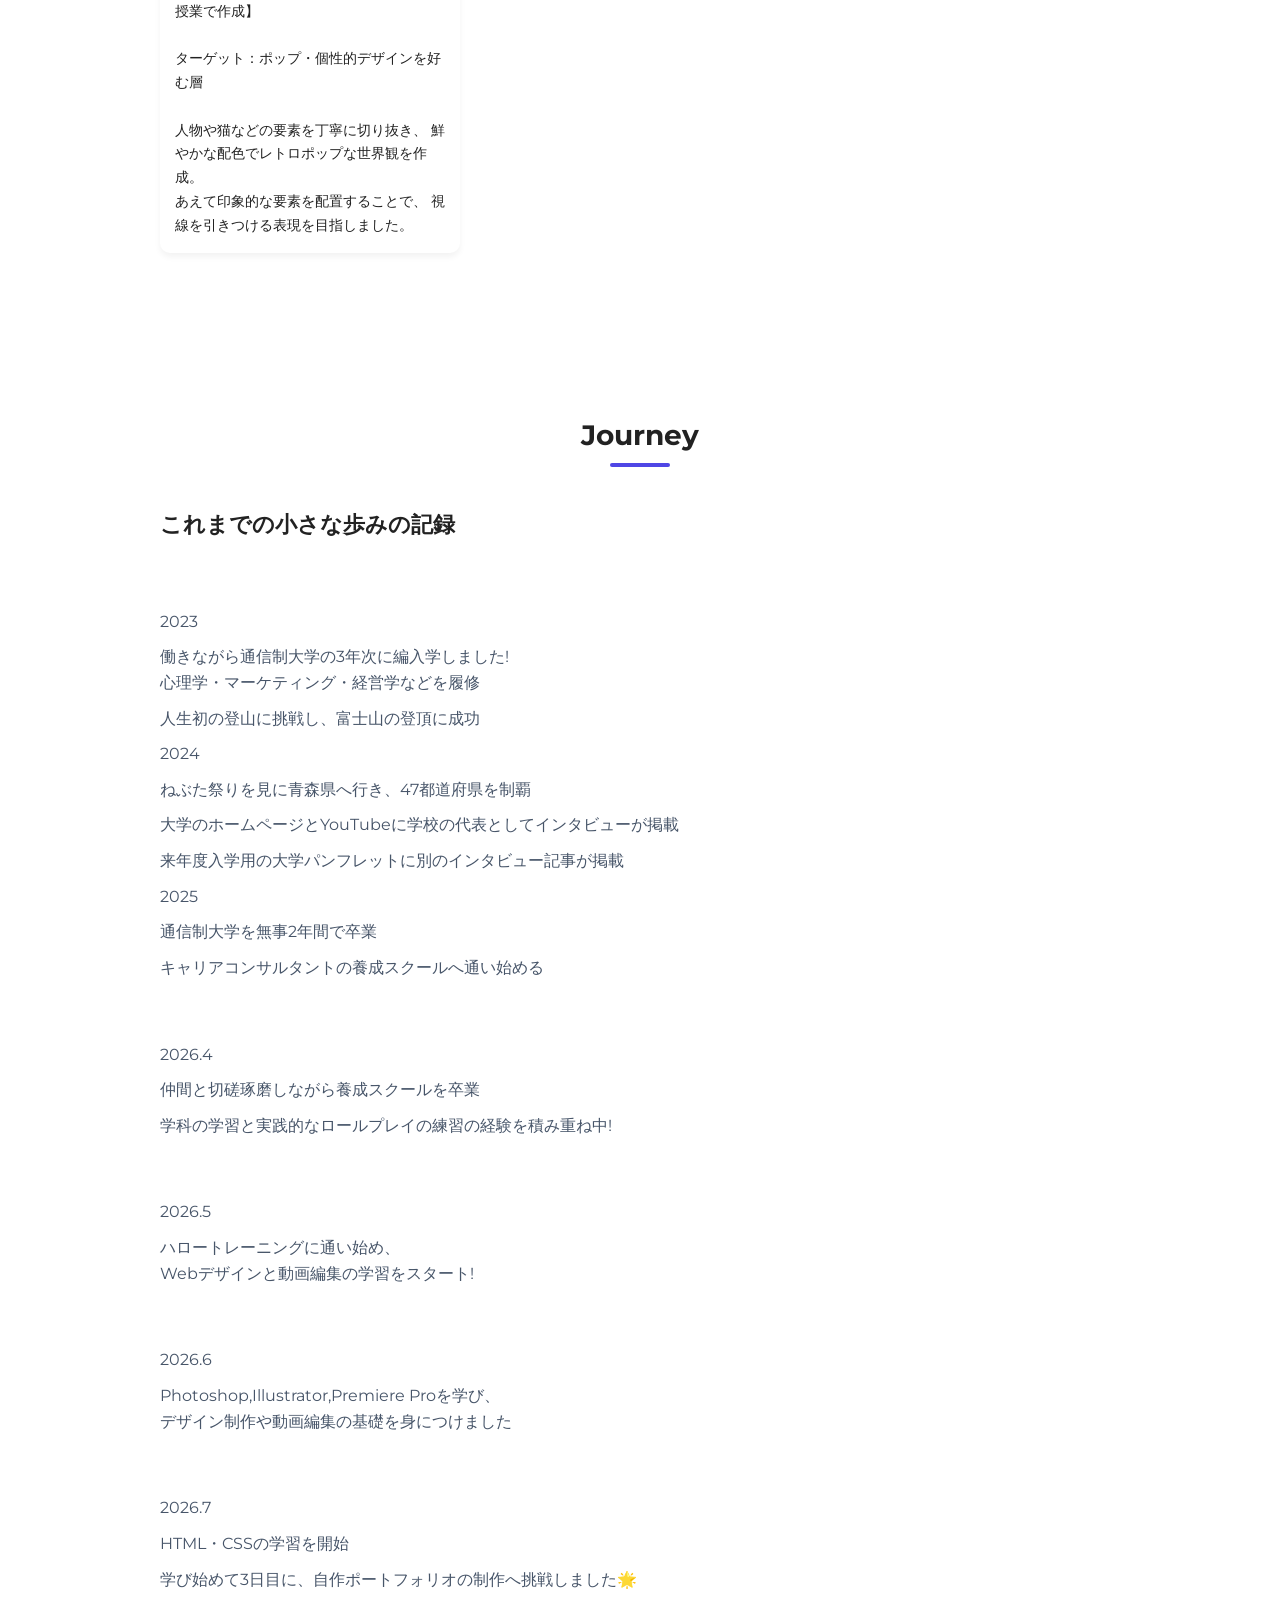
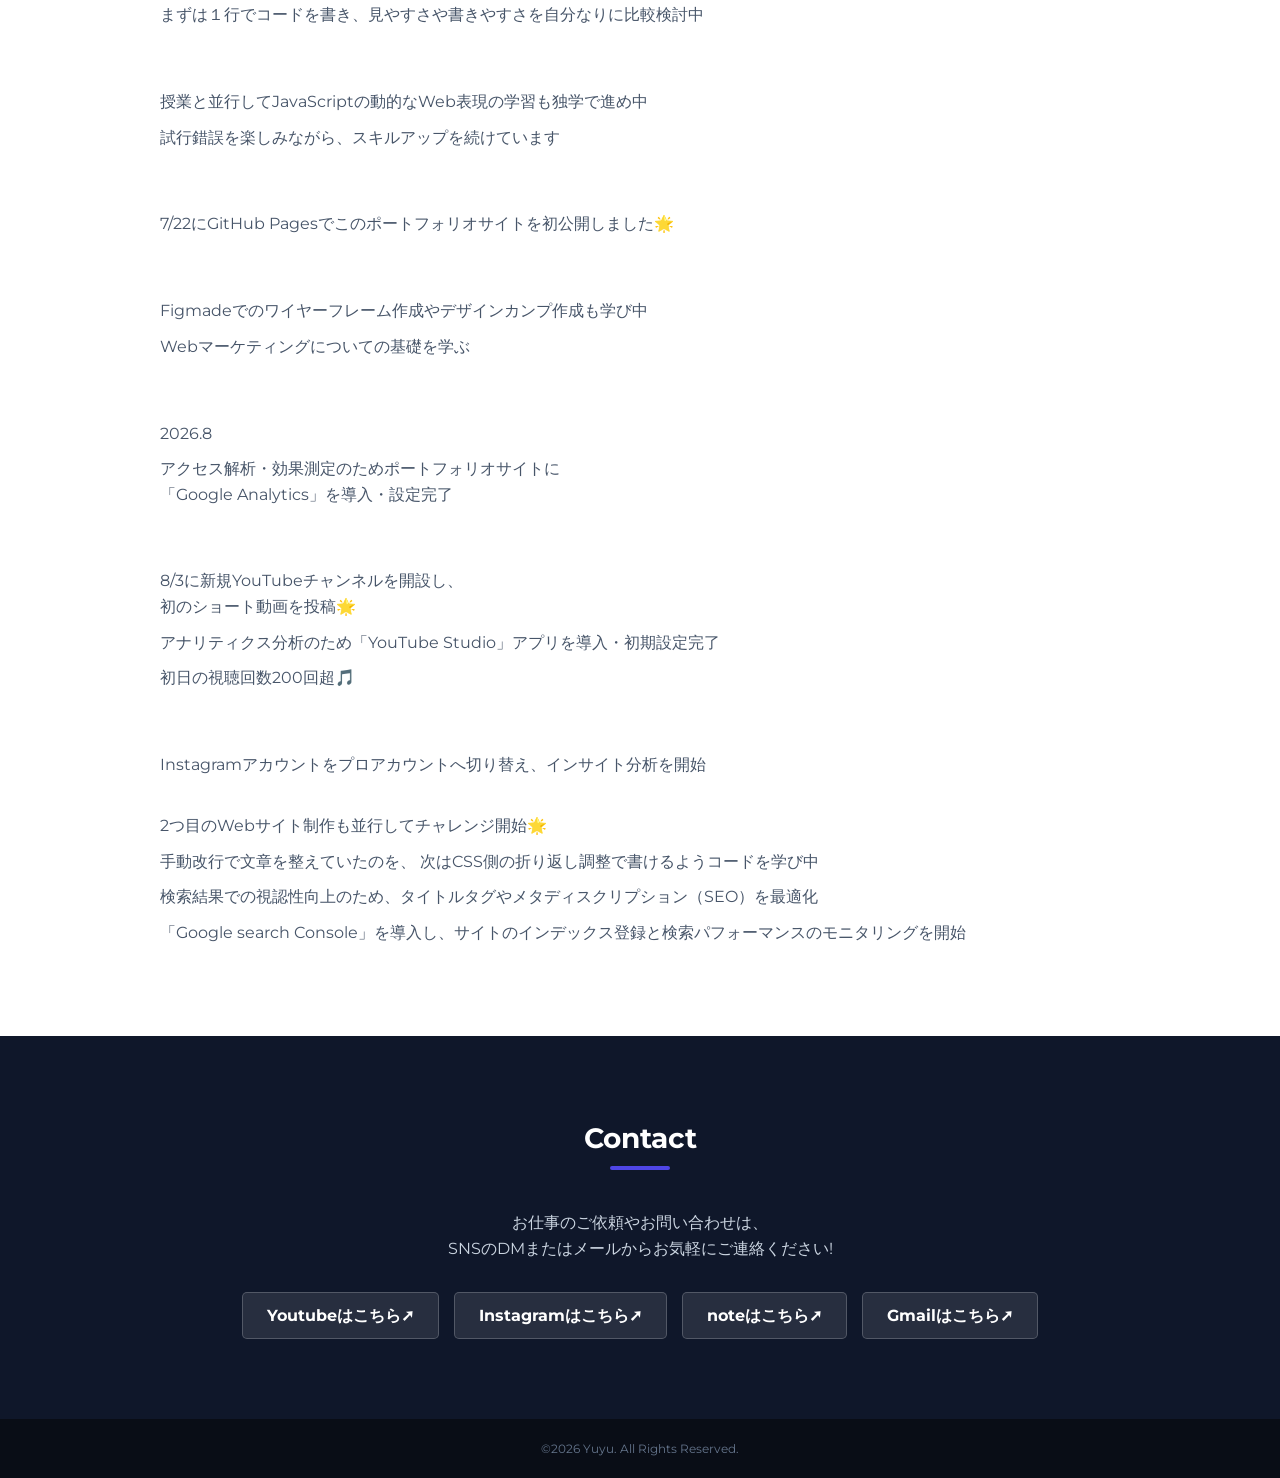
==== commit e32a7dce: "Add files via upload" ====
--- a/index.html
+++ b/index.html
@@ -29,7 +29,7 @@
        <link href="https://fonts.googleapis.com/css2?family=Montserrat:wght@400;700&family=Note+Sans+JP:wght@400;700&display=swap" rel="stylesheet">
   <!-- CSSファイル（style.css）をリンク（Webデザインを適用） -->
        <link rel="stylesheet" href="style.css">
-  <!-- OGPの設定（SNS全体） 出している動画は変更予定-->
+  <!-- OGPの設定（SNS全体） 出している画像はSALE告知バナー-->
        <meta property="og:type" content="website">
        <meta property="og:title" content="Portfolio | ポートフォリオ">
        <meta property="og:description" content=
@@ -37,7 +37,7 @@
        <meta property="og:url" content="https://bluemoon-svg.github.io/Portfolio/">
        <meta property="og:image" content="https://bluemoon-svg.github.io/Portfolio/images/seleバナー.jpg">
        <meta property="og:site_name" content="Portfolio">
-  <!--OGP設定（Twitter用も追加）出している動画は変更予定-->
+  <!--OGP設定（Twitter用も追加）出している画像はSALE告知バナー-->
        <meta name="twitter:card" content="summary_large_image">
        <meta name="twitter:title" content="Portfolio | ポートフォリオ">
        <meta name="twitter:description" content=
@@ -76,8 +76,8 @@
                 マーケティングなど、デザインからコーディングまで<br>
                 幅広く学びました。</p>
                 <br><br>
-              <h3>HTML・CSSを学び始め、このポートフォリオサイトを
-                3日目に制作を開始・9日目に公開を開始🌟</h3>
+              <p class="highlight-text">HTML・CSSを学び始め、このポートフォリオサイトを<br>
+                3日目に制作を開始・9日目に公開を開始🌟</p>
               <br><br>
               <p>公開後も改善を重ねながらこのサイトを育てていきます。</p>
                <br><br>
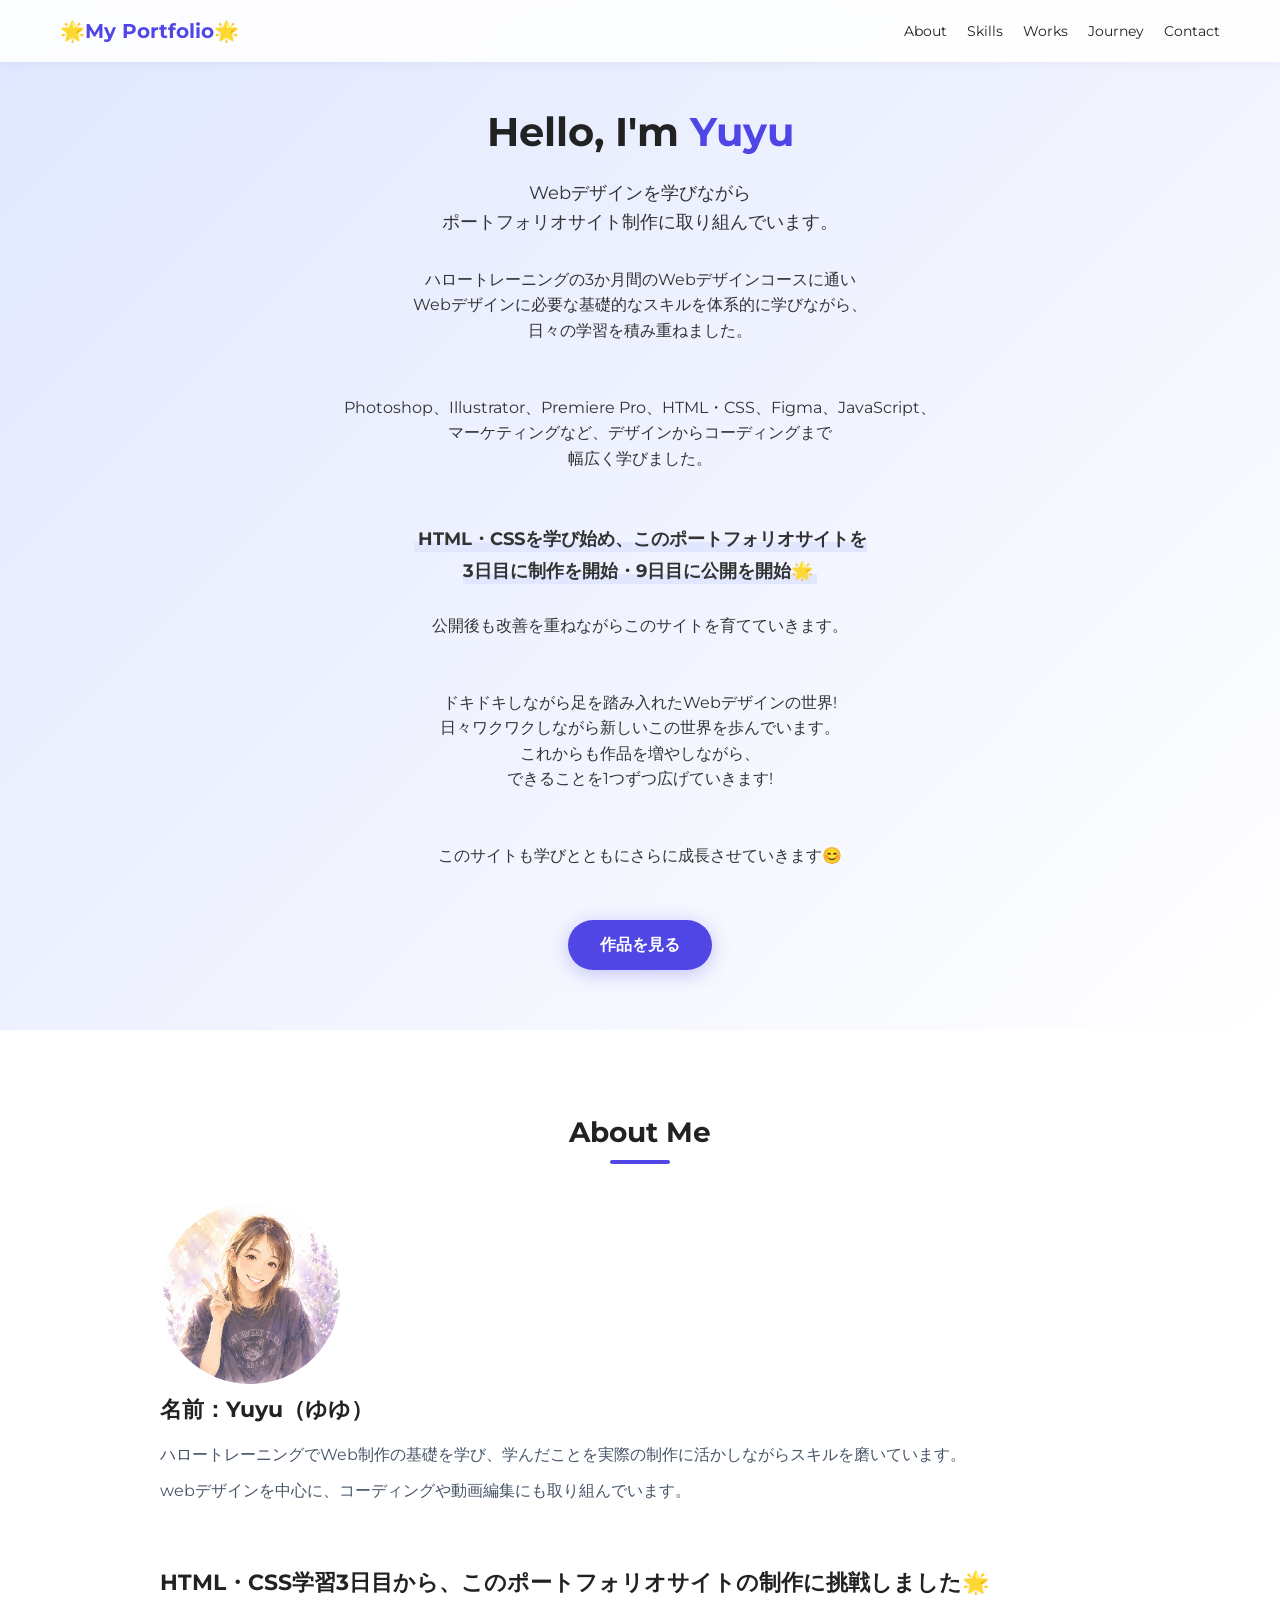
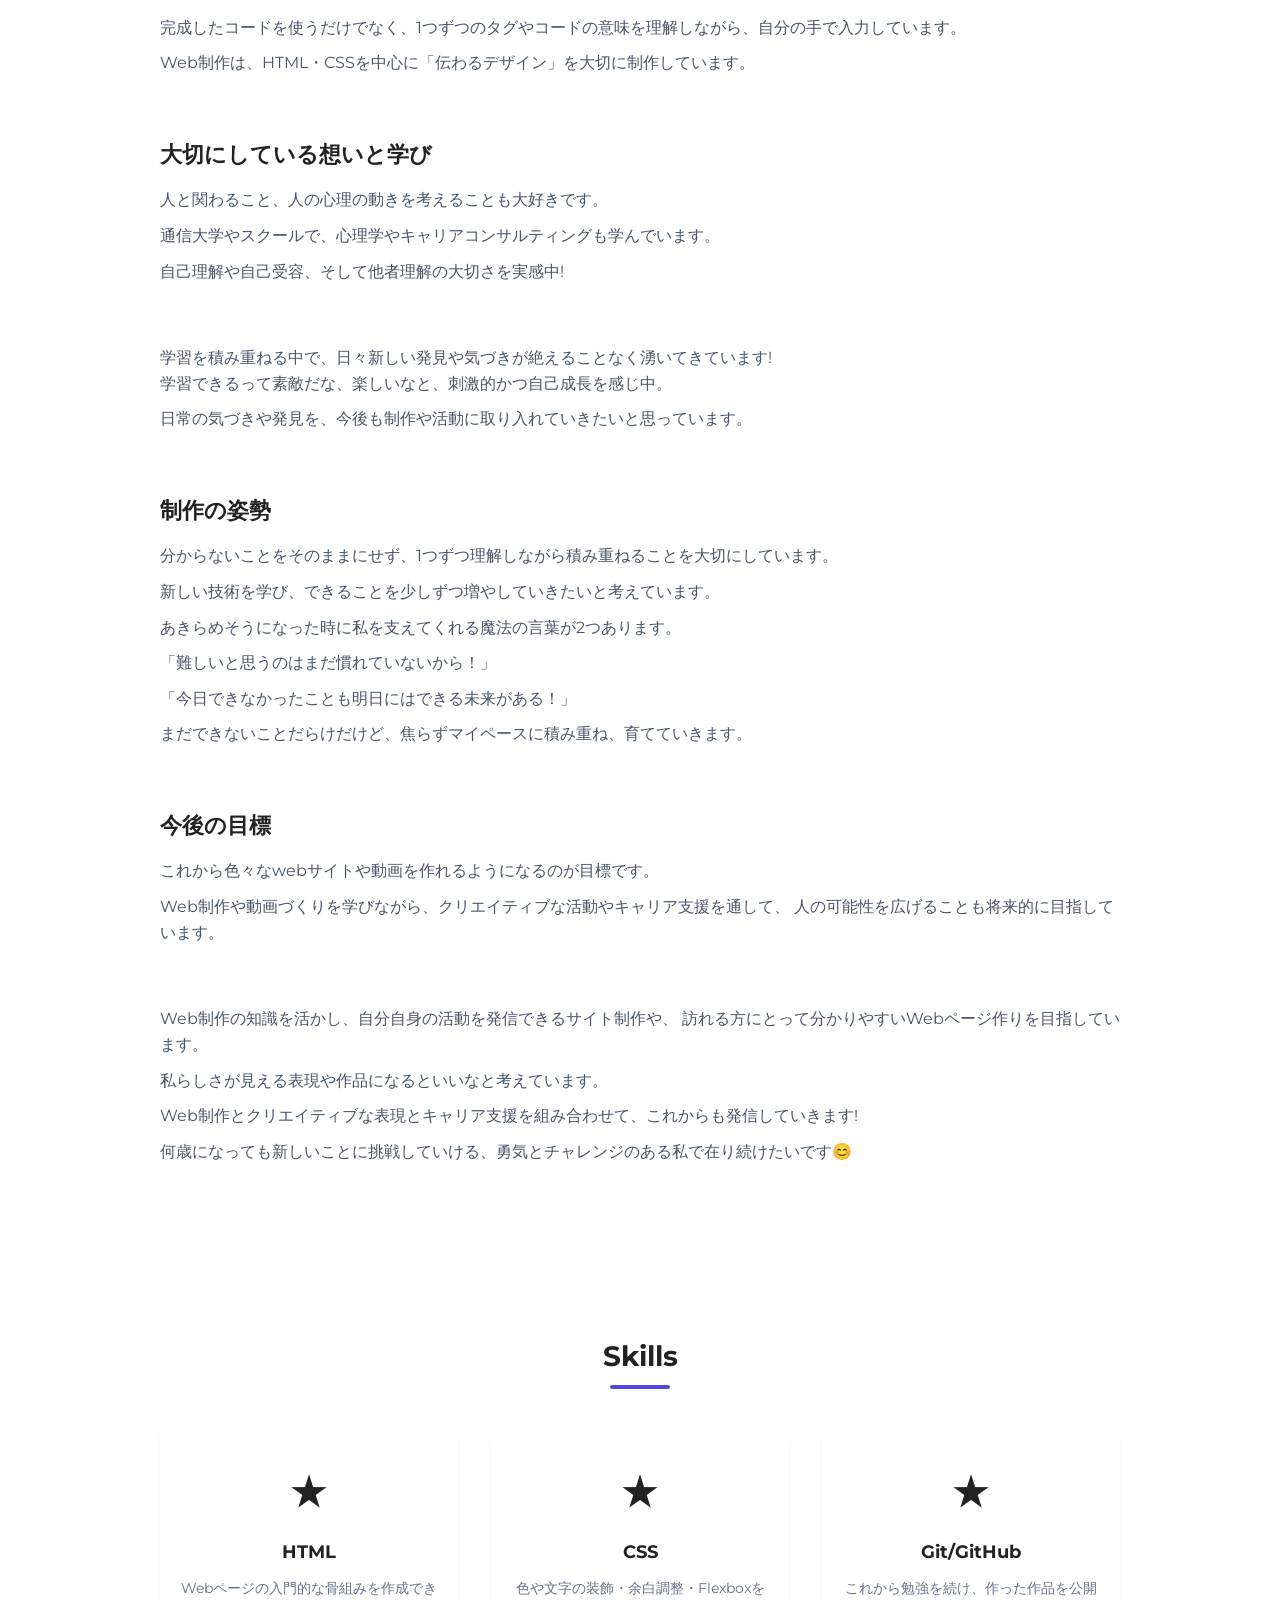
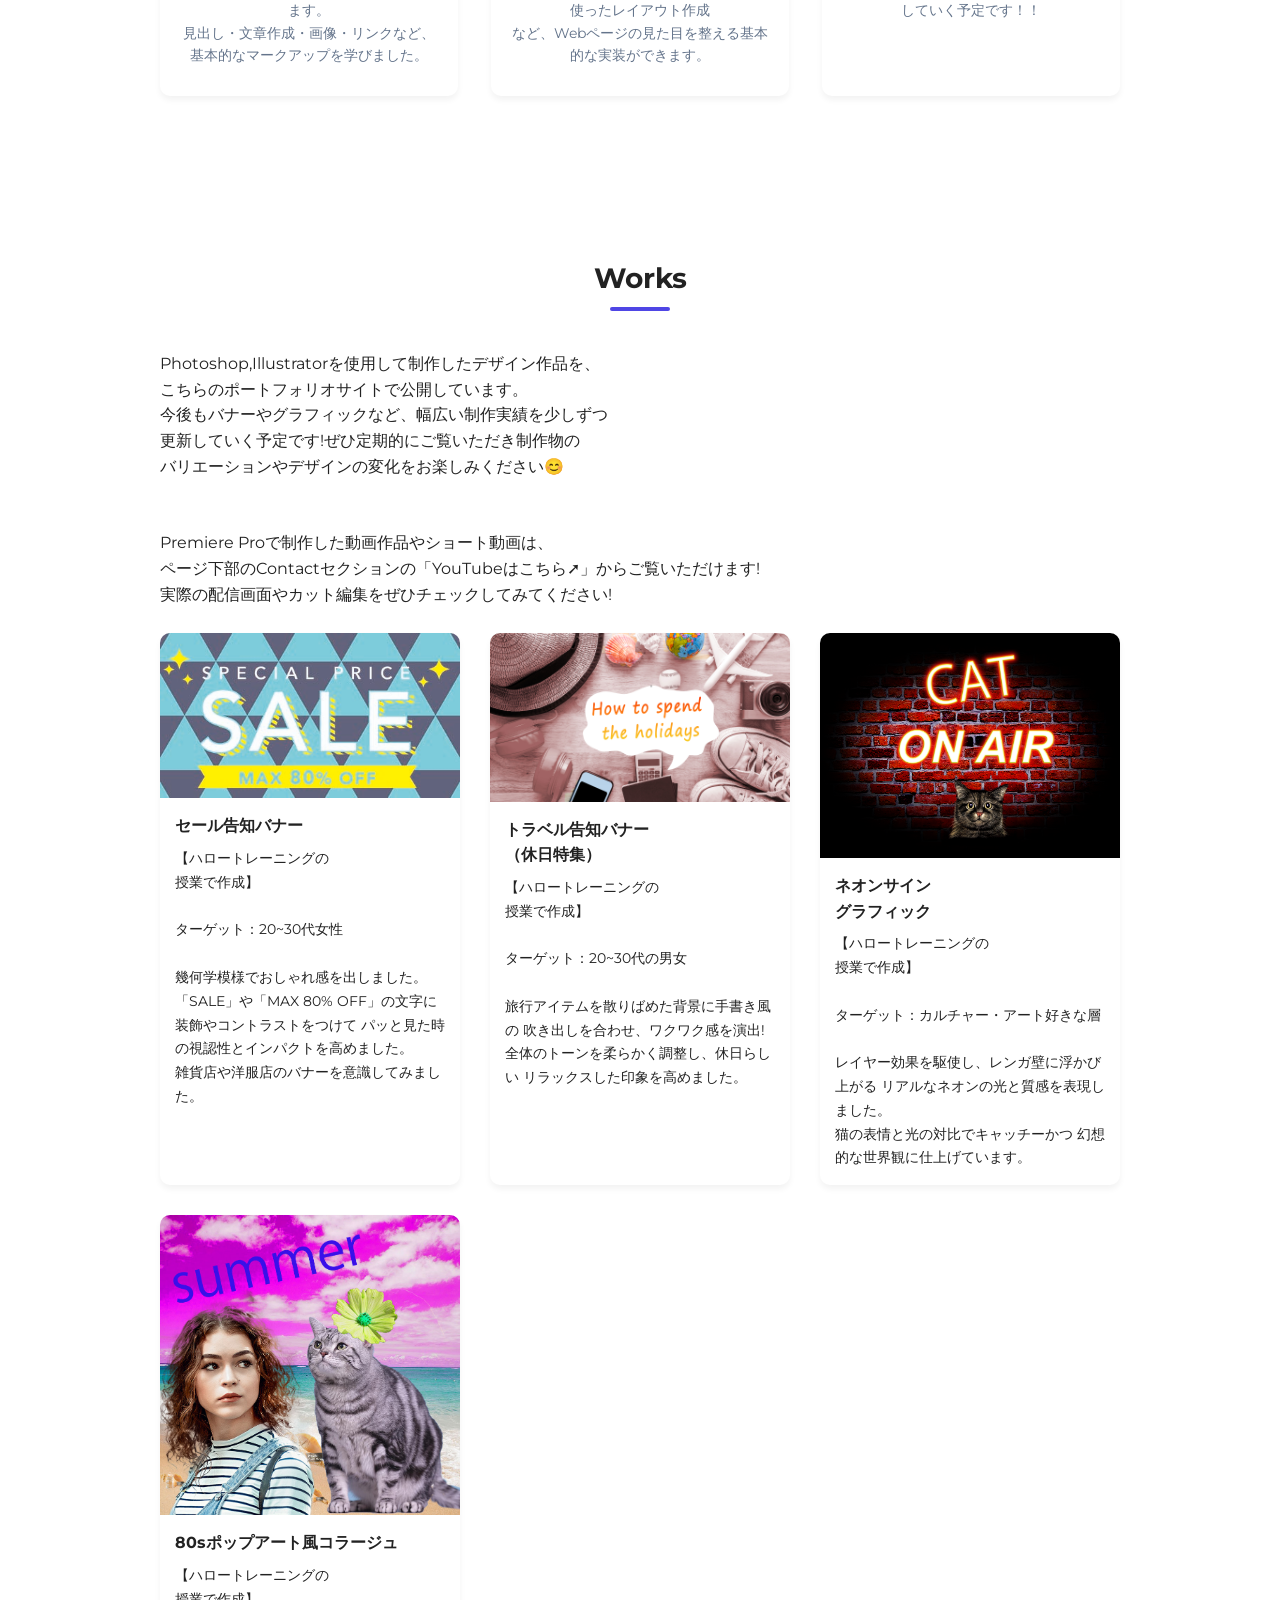
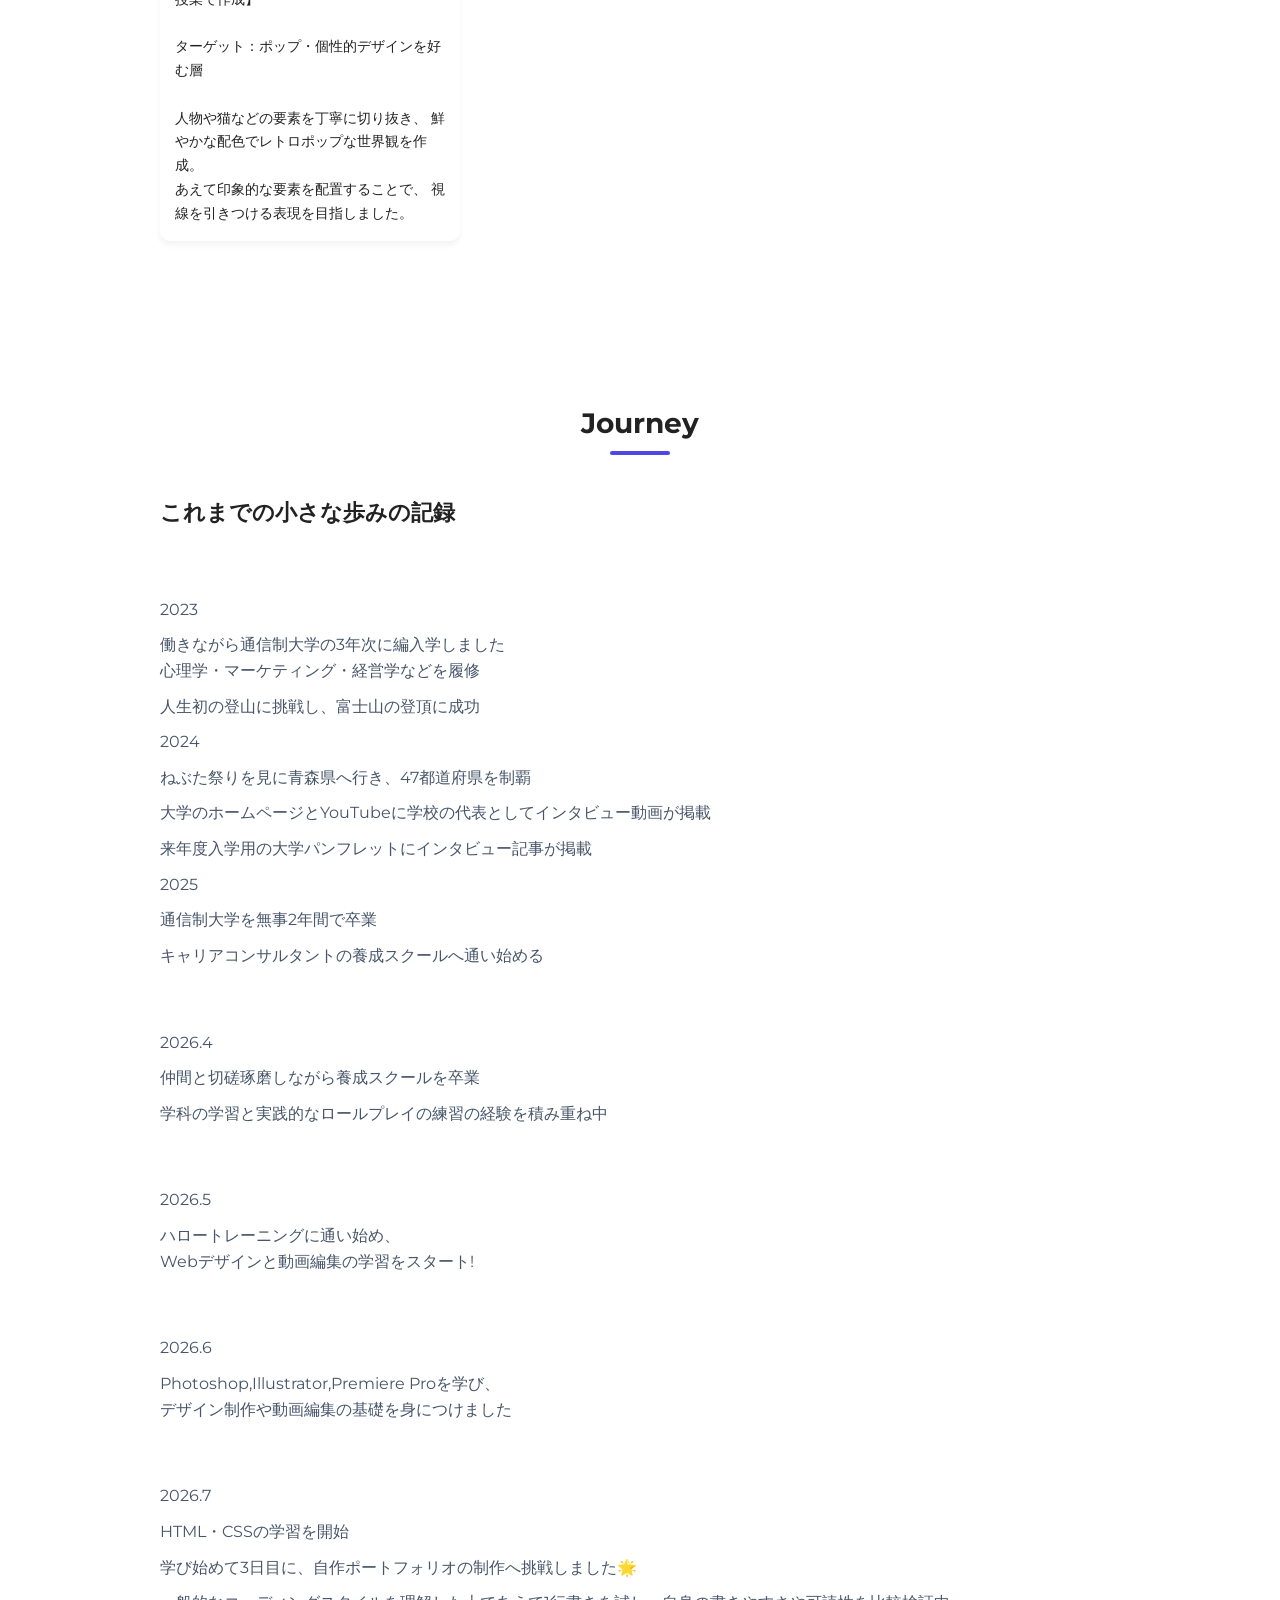
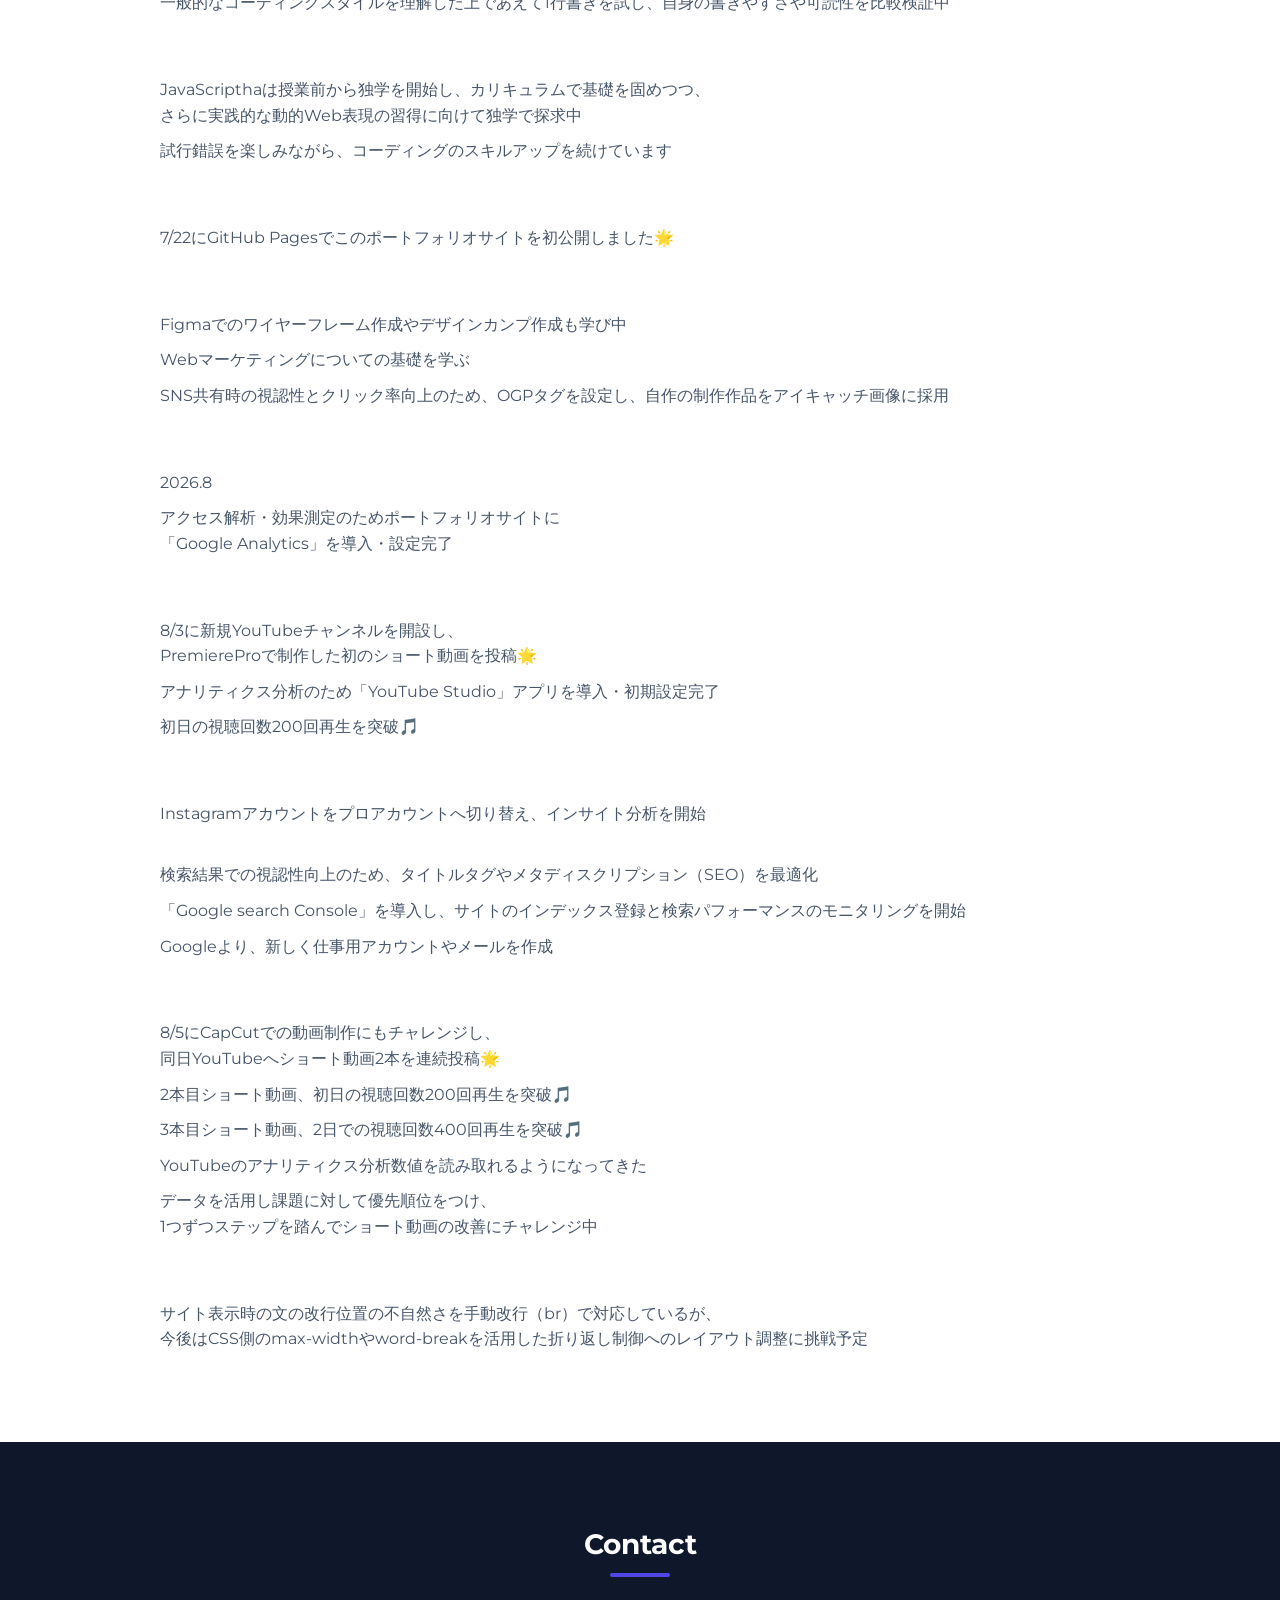
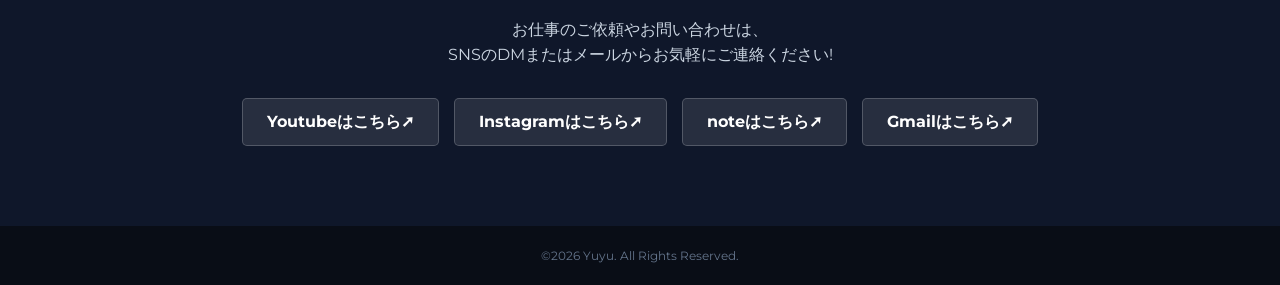
==== commit ec596b8f: "Add files via upload" ====
--- a/index.html
+++ b/index.html
@@ -172,7 +172,7 @@
             <div class="container">
               <h2 class="section-title">Works </h2>
                   <p>Photoshop,Illustratorを使用して制作したデザイン作品を、<br>
-                      こちらのポートフォリオサイトで公開しております。<br>
+                      こちらのポートフォリオサイトで公開しています。<br>
                       今後もバナーやグラフィックなど、幅広い制作実績を少しずつ<br>
                       更新していく予定です!ぜひ定期的にご覧いただき制作物の<br>
                       バリエーションやデザインの変化をお楽しみください😊</p>
@@ -262,20 +262,20 @@
                     <h3>これまでの小さな歩みの記録</h3>
                     <br><br>
                     <p>2023</p>
-                    <p>働きながら通信制大学の3年次に編入学しました!<br>
+                    <p>働きながら通信制大学の3年次に編入学しました<br>
                         心理学・マーケティング・経営学などを履修</p>
                     <p>人生初の登山に挑戦し、富士山の登頂に成功</p>
                     <p>2024</p>
                     <p>ねぶた祭りを見に青森県へ行き、47都道府県を制覇</p>
-                    <p>大学のホームページとYouTubeに学校の代表としてインタビューが掲載</p>
-                    <p>来年度入学用の大学パンフレットに別のインタビュー記事が掲載</p>
+                    <p>大学のホームページとYouTubeに学校の代表としてインタビュー動画が掲載</p>
+                    <p>来年度入学用の大学パンフレットにインタビュー記事が掲載</p>
                     <p>2025</p>
                     <p>通信制大学を無事2年間で卒業</p>
                     <p>キャリアコンサルタントの養成スクールへ通い始める</p>
                     <br><br>
                     <p>2026.4</p>
                     <p>仲間と切磋琢磨しながら養成スクールを卒業</p>
-                    <p>学科の学習と実践的なロールプレイの練習の経験を積み重ね中!</p>
+                    <p>学科の学習と実践的なロールプレイの練習の経験を積み重ね中</p>
                     <br><br>
                     <p>2026.5 </p>
                     <p>ハロートレーニングに通い始め、<br>
@@ -288,34 +288,45 @@
                     <p>2026.7 </p>
                     <p>HTML・CSSの学習を開始</p>
                     <p>学び始めて3日目に、自作ポートフォリオの制作へ挑戦しました🌟</p>
-                    <p>まずは１行でコードを書き、見やすさや書きやすさを自分なりに比較検討中</p>
-                    <br><br>
-                    <p>授業と並行してJavaScriptの動的なWeb表現の学習も独学で進め中
-                    <p>試行錯誤を楽しみながら、スキルアップを続けています</p>
+                    <p>一般的なコーディングスタイルを理解した上であえて1行書きを試し、自身の書きやすさや可読性を比較検証中</p>
+                    <br><br>
+                    <p>JavaScripthaは授業前から独学を開始し、カリキュラムで基礎を固めつつ、<br>
+                        さらに実践的な動的Web表現の習得に向けて独学で探求中</p>
+                    <p>試行錯誤を楽しみながら、コーディングのスキルアップを続けています</p>
                     <br><br>
                     <p>7/22にGitHub Pagesでこのポートフォリオサイトを初公開しました🌟</p>
                     <br><br>
-                    <p>Figmadeでのワイヤーフレーム作成やデザインカンプ作成も学び中</p>
+                    <p>Figmaでのワイヤーフレーム作成やデザインカンプ作成も学び中</p>
                     <p>Webマーケティングについての基礎を学ぶ</p>
+                    <p>SNS共有時の視認性とクリック率向上のため、OGPタグを設定し、自作の制作作品をアイキャッチ画像に採用</p>
                     <br><br>
                     <p>2026.8</p>
 <!--「Google search Console」（サーチコンソールはサイトに来る前のデータ分析）、「Google Analytics」（アナリティクスはサイトに来た後の動きを分析-->
                     <p>アクセス解析・効果測定のためポートフォリオサイトに <br>
                         「Google Analytics」を導入・設定完了</p>
                     <br><br>
-                    <p>8/3に新規YouTubeチャンネルを開設し、<br>初のショート動画を投稿🌟</p>
+                    <p>8/3に新規YouTubeチャンネルを開設し、<br>PremiereProで制作した初のショート動画を投稿🌟</p>
                     <p>アナリティクス分析のため「YouTube Studio」アプリを導入・初期設定完了</p>
-                    <p>初日の視聴回数200回超🎵</p>
+                    <p>初日の視聴回数200回再生を突破🎵</p>
                     <br><br>
                     <p>Instagramアカウントをプロアカウントへ切り替え、インサイト分析を開始
                     <br><br>
-                    <p>2つ目のWebサイト制作も並行してチャレンジ開始🌟</p>
-                    <p>手動改行で文章を整えていたのを、
-                      次はCSS側の折り返し調整で書けるようコードを学び中</p>
                     <p>検索結果での視認性向上のため、タイトルタグやメタディスクリプション（SEO）を最適化</p>
                     <p>「Google search Console」を導入し、サイトのインデックス登録と検索パフォーマンスのモニタリングを開始</p>
-
+                    <p>Googleより、新しく仕事用アカウントやメールを作成</p>
+                    <br><br>
+                    <p>8/5にCapCutでの動画制作にもチャレンジし、<br> 同日YouTubeへショート動画2本を連続投稿🌟</p>
+                    <p>2本目ショート動画、初日の視聴回数200回再生を突破🎵</p>
+                    <p>3本目ショート動画、2日での視聴回数400回再生を突破🎵</p>
+                    <p>YouTubeのアナリティクス分析数値を読み取れるようになってきた</p>
+                    <p>データを活用し課題に対して優先順位をつけ、 <br>
+                      1つずつステップを踏んでショート動画の改善にチャレンジ中</p>
+                    <br><br>
+                    <p>サイト表示時の文の改行位置の不自然さを手動改行（br）で対応しているが、<br>
+                        今後はCSS側のmax-widthやword-breakを活用した折り返し制御へのレイアウト調整に挑戦予定</p>
 <!-- この後に文章を随時追加していく -->
+     <!-- <p>2つ目のWebサイト制作のコーディングも br  
+                      　　　ポートフォリオサイトと並行してチャレンジ開始🌟</p> -->
                      <p></p>
                     <p></p>
 
@@ -340,7 +351,7 @@
                   <!-- note へのリンク  -->
                    <a href="#" class="sns-btn note-btn">noteはこちら➚</a>
                   <!-- Gmail へのリンク  -->
-                 <a href="#" class="sns-btn mail-btn">Gmailはこちら➚</a>
+                 <a href="mailto:yuyu.project26@gmail.com" class="sns-btn mail-btn">Gmailはこちら➚</a>
                  </div>
              </div>   
           </section>
--- a/style.css
+++ b/style.css
@@ -90,13 +90,21 @@
 .highlight{font-size:inherit;
            color: #4f46e5;}
 .hero-subtitle{font-size:18px;
-               color: #64748b;
                margin-bottom: 30px;}
 .hero p, .hero-subtitle, .highlight{color:#333333;
                                     opacity: 1;}
 .highlight{color: var( --primary-color);
            font-weight: bold;}
-
+/*heroの”真ん中あたり9日目公開”の文のみ強調（文字大きく太く、マーカーペン風のグラデーション）するよ*/
+.highlight-text{font-size: 18px;
+                font-weight: bold;
+                color: #2d3748;
+                background: linear-gradient(transparent 60%,#e0e7ff 60%);
+                display: inline;
+                padding: 2px 4px;
+                margin-top: 24px;
+                margin-bottom: 24px;
+                line-height: 1.8;}
 
 .btn{display: inline-block;
      padding: 12px 32px;
@@ -107,7 +115,7 @@
      font-weight: 700;
      transition: var(--transition);
      box-shadow: 0 4px 20px rgba(79,70,229,0.3);}
-.btn:hover{background-color: var(--primar-light);
+.btn:hover{background-color: var(--primary-light);
            transform: translateY(-2px);
            box-shadow: 0 6px 20px rgba(27, 27, 34, 0.4);}
 
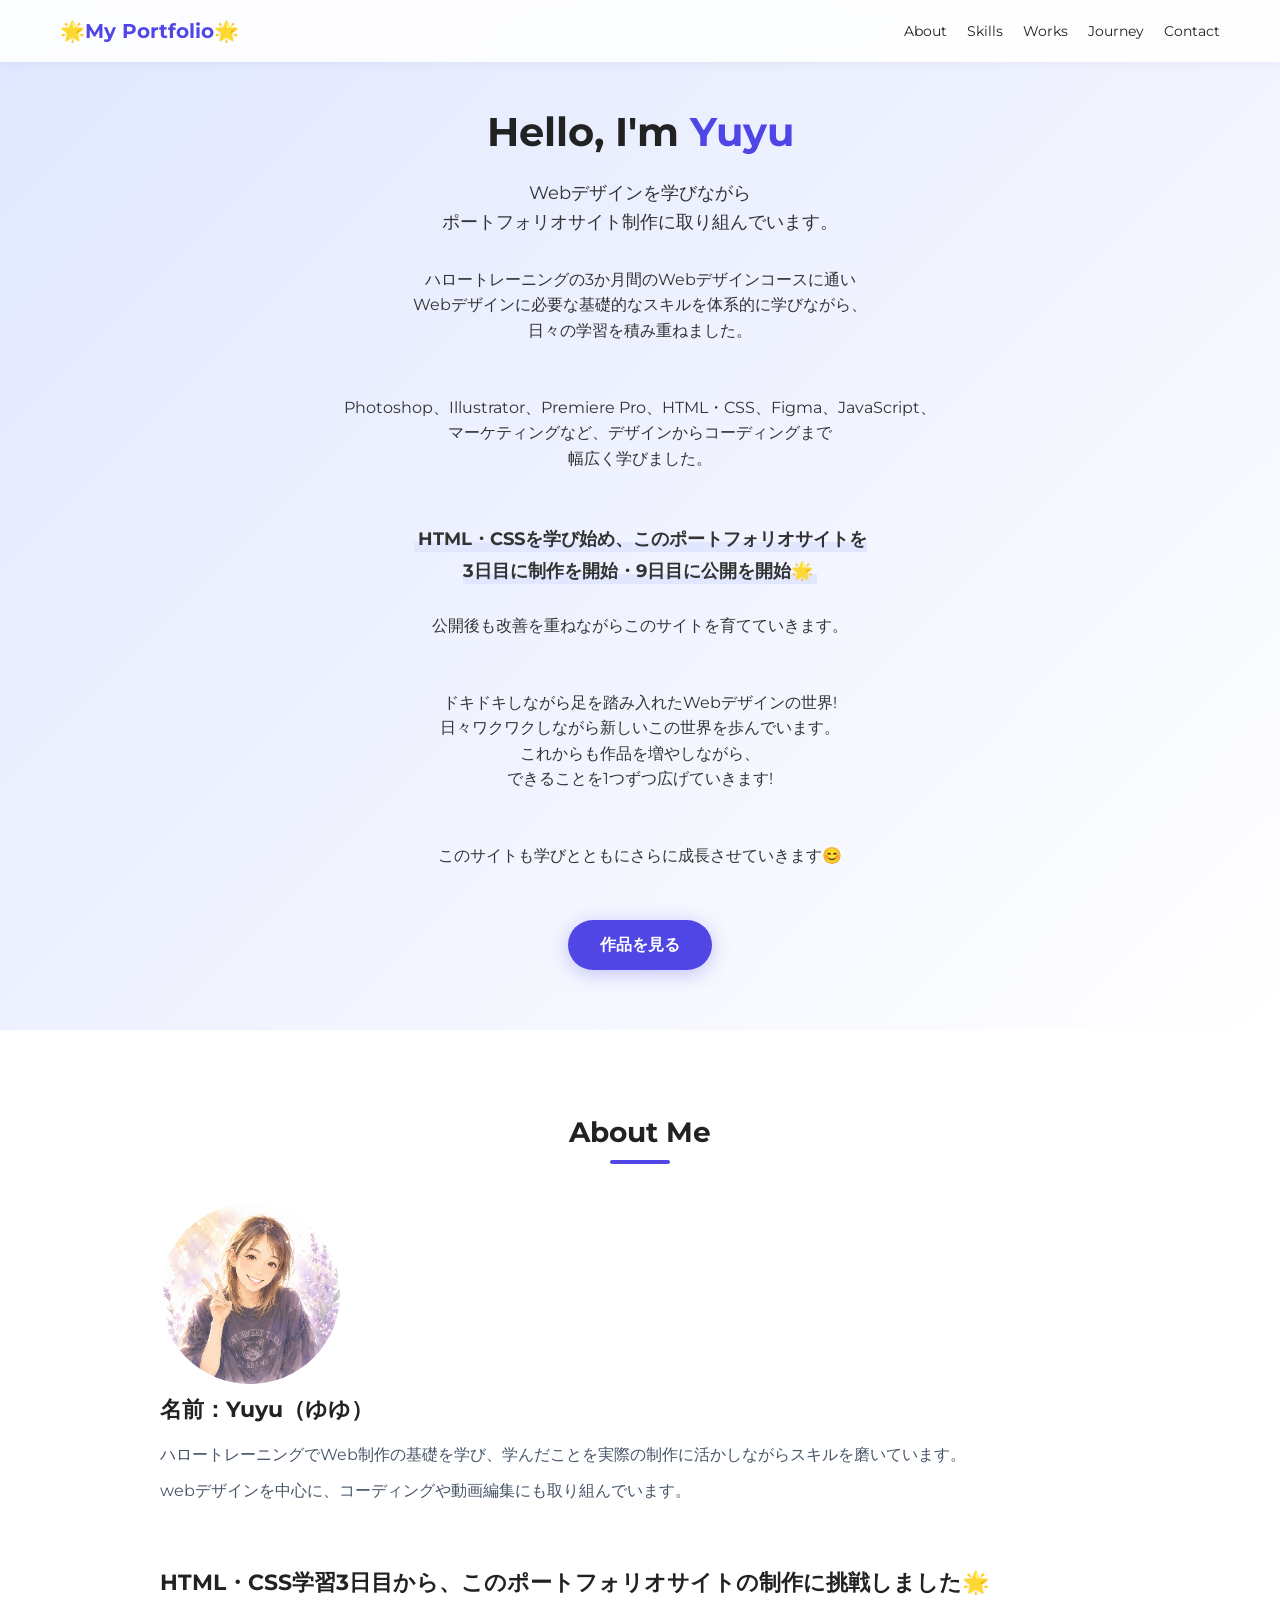
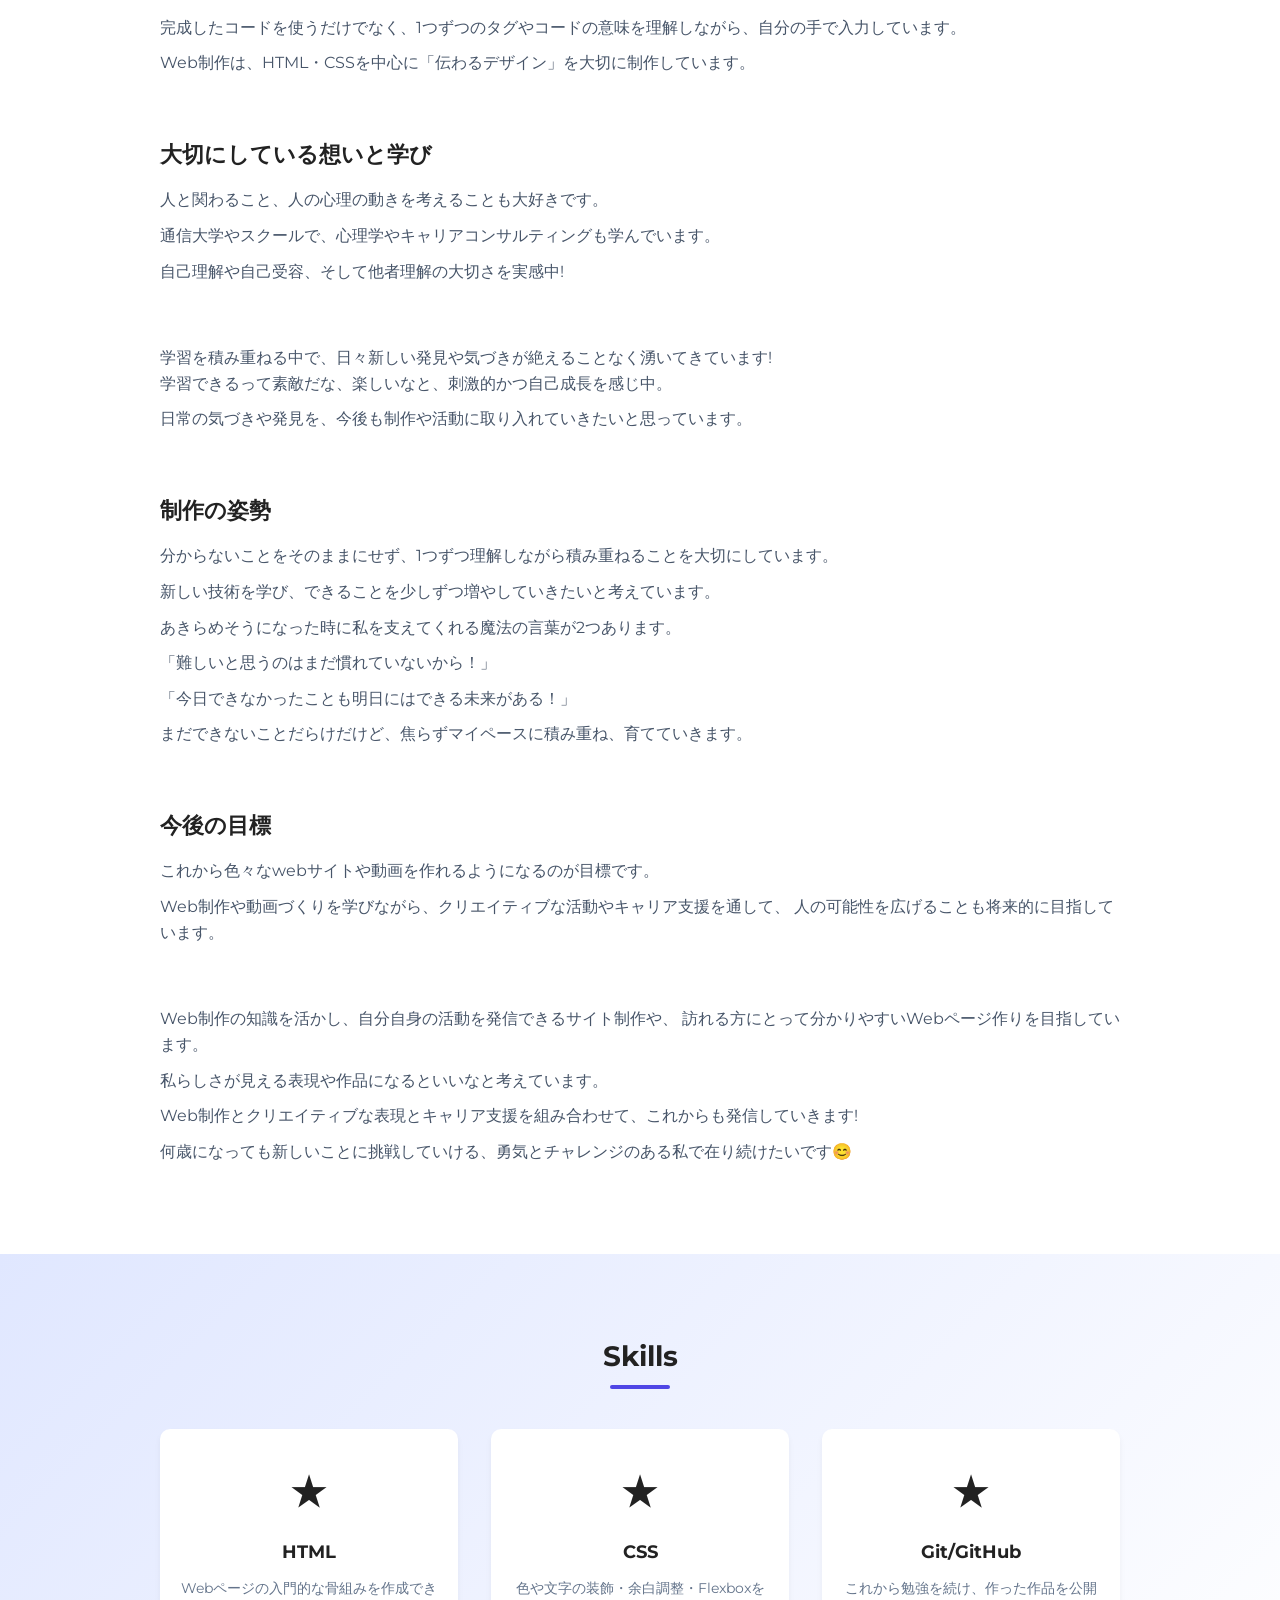
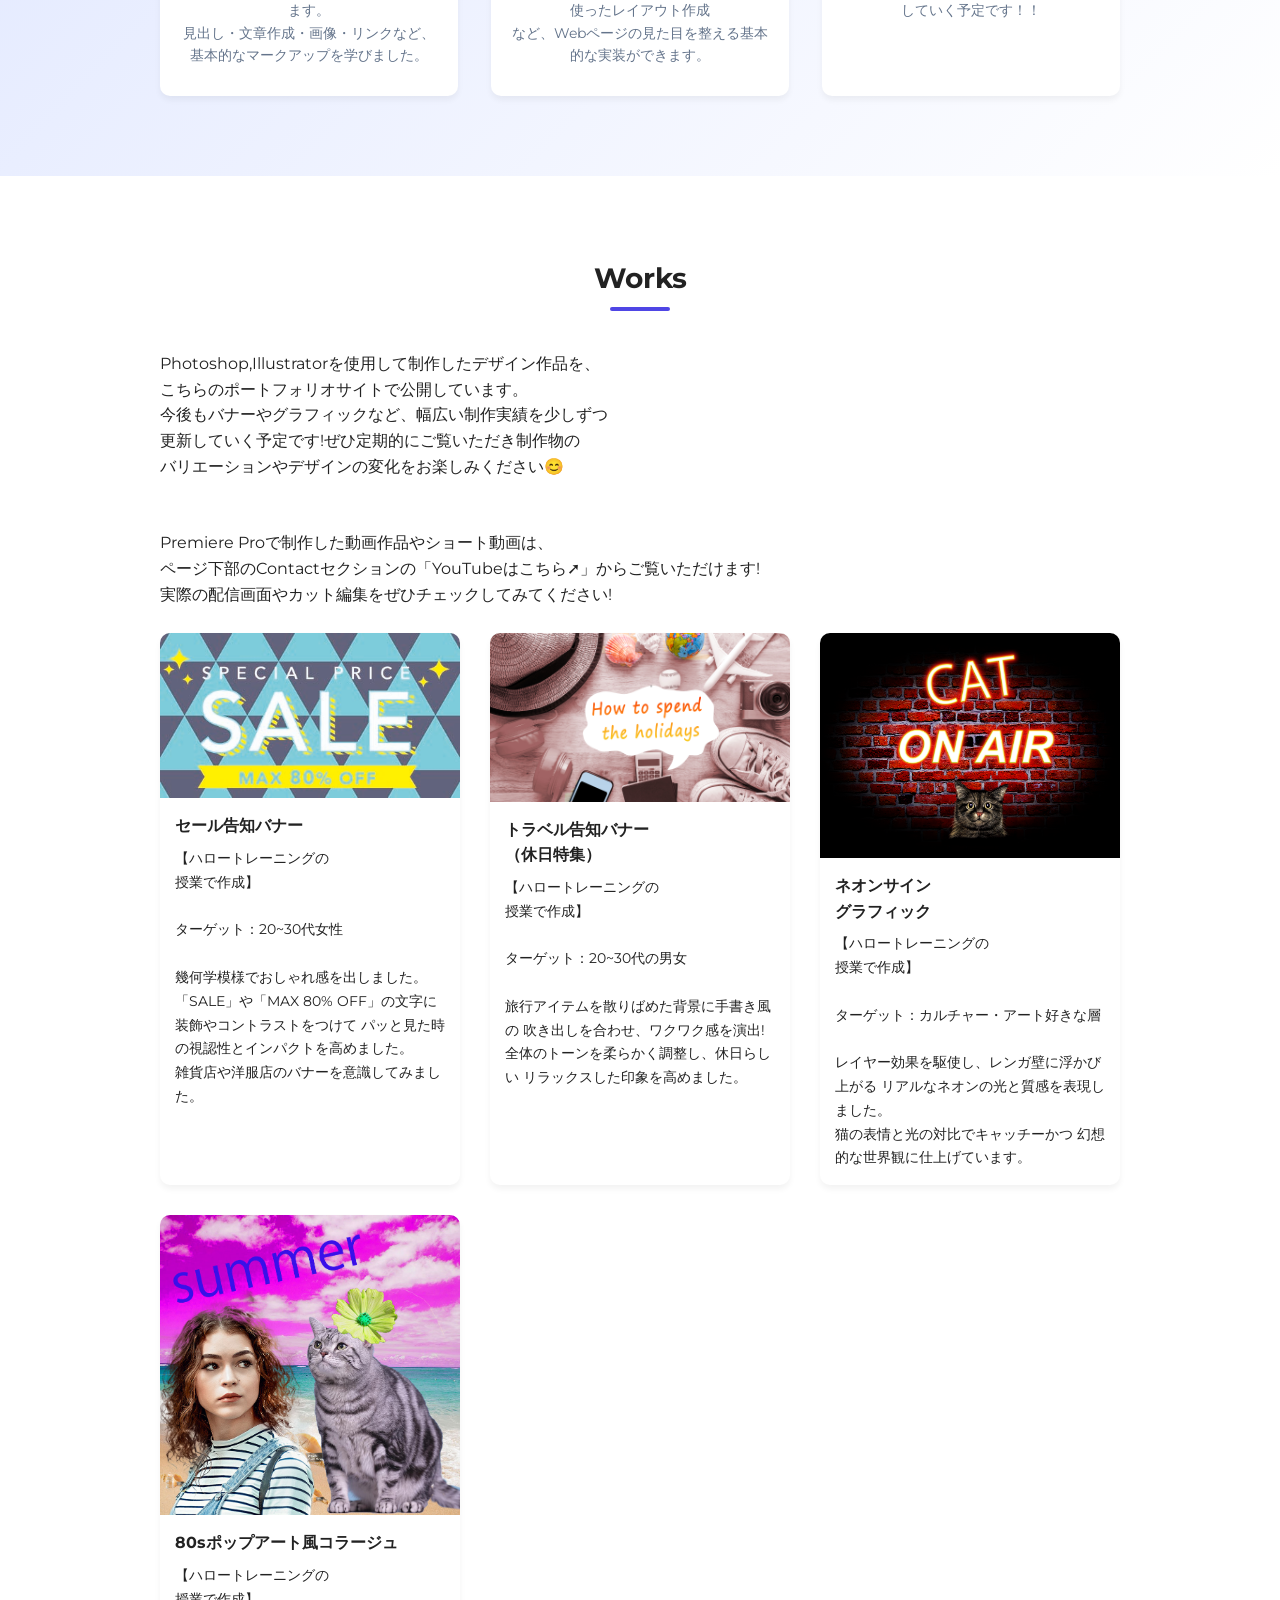
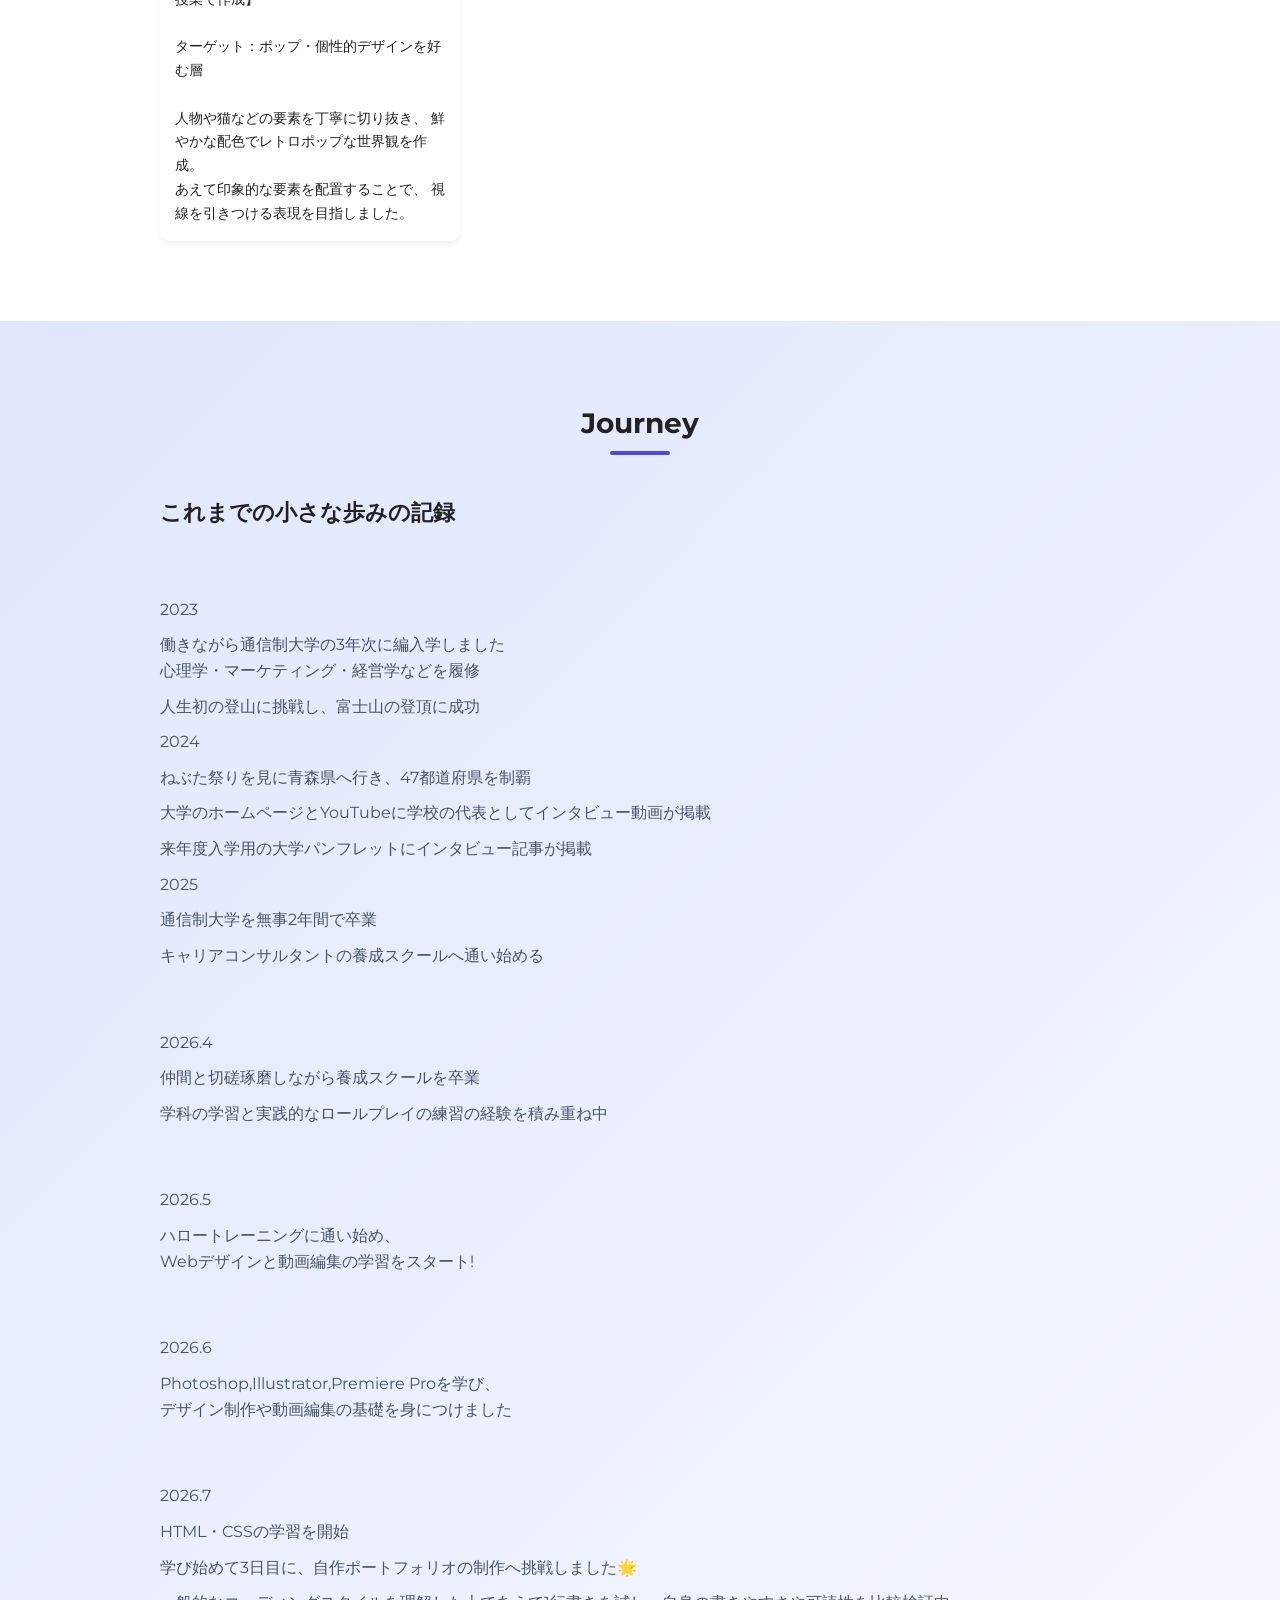
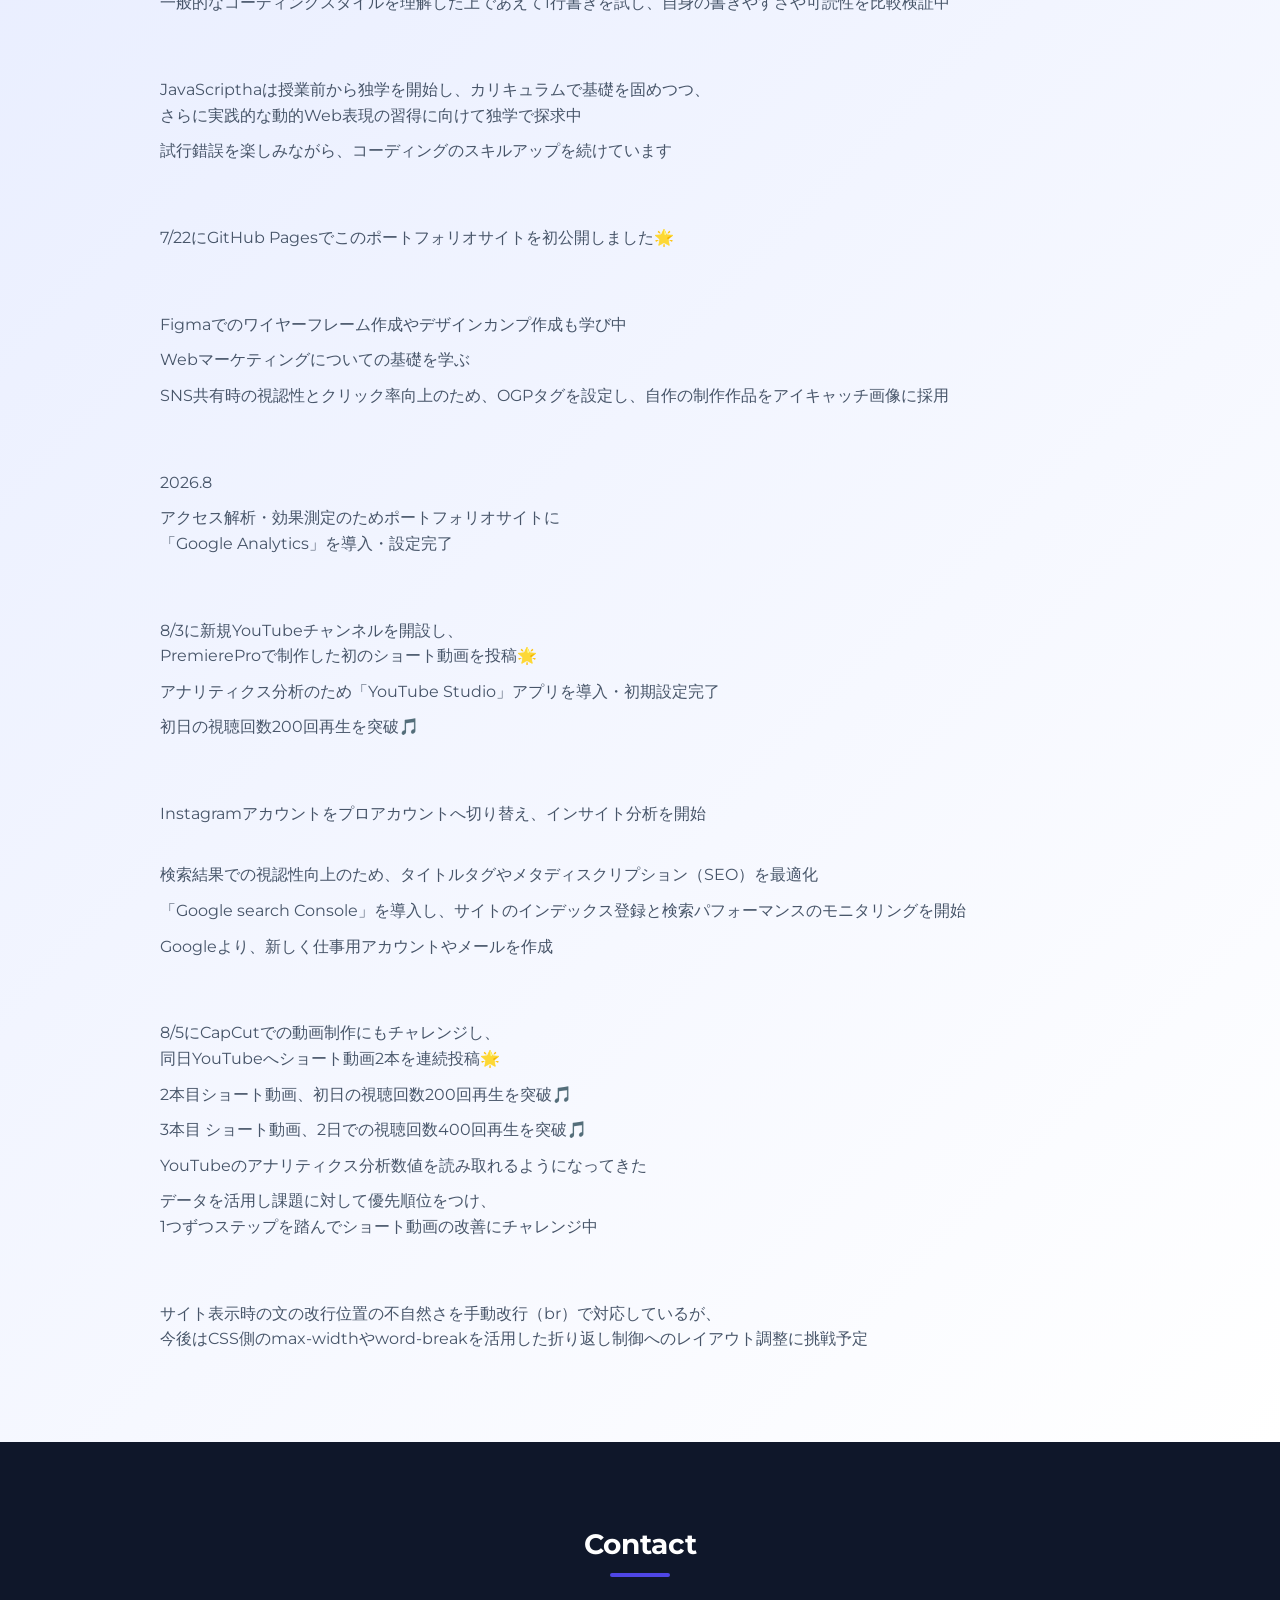
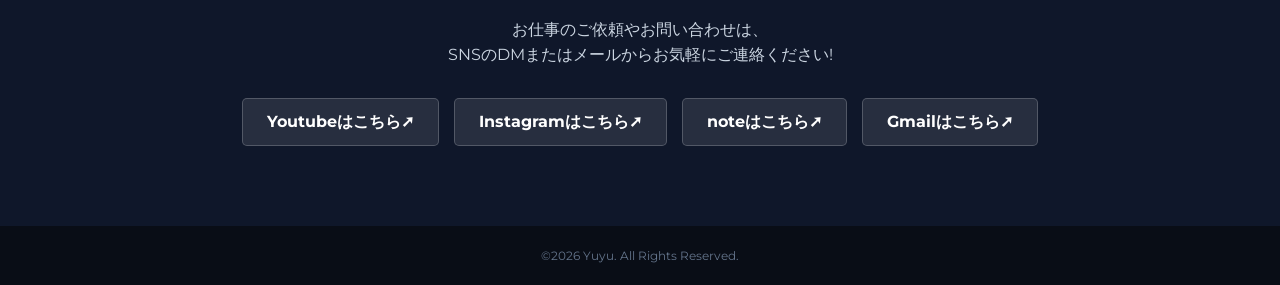
==== commit bb3a21a7: "Add files via upload" ====
--- a/index.html
+++ b/index.html
@@ -141,7 +141,7 @@
           </section>
 
           <!--スキル（今できること） -->
-          <section id="skills" class="section bg-light">
+          <section id="skills" class="section bg-hero-gradient">
             <div class="container">
               <h2 class="section-title">Skills</h2>
               <div class="skills-grid">
@@ -254,7 +254,7 @@
           </section>
 
 <!-- 歩み（成長記録） 随時追加していく！-->
-        <section id="journey" class="section">
+        <section id="journey" class="section bg-hero-gradient">
           <div class="container">
              <h2 class="section-title">Journey</h2>
              <div class="journey-layout">
@@ -317,7 +317,7 @@
                     <br><br>
                     <p>8/5にCapCutでの動画制作にもチャレンジし、<br> 同日YouTubeへショート動画2本を連続投稿🌟</p>
                     <p>2本目ショート動画、初日の視聴回数200回再生を突破🎵</p>
-                    <p>3本目ショート動画、2日での視聴回数400回再生を突破🎵</p>
+                    <p>3本目 ショート動画、2日での視聴回数400回再生を突破🎵</p>
                     <p>YouTubeのアナリティクス分析数値を読み取れるようになってきた</p>
                     <p>データを活用し課題に対して優先順位をつけ、 <br>
                       1つずつステップを踏んでショート動画の改善にチャレンジ中</p>
--- a/style.css
+++ b/style.css
@@ -4,7 +4,7 @@
 :root{--primary-color:#4f46e5;   
       --primar-light:#818cf8;
       --text-color:#222222;
-      --bg-light:#8fafc;
+      --bg-light:#f8fafc;
       --bg-white:#ffffff;
       --bg-dark:#0f172a;
       --transition:all 0.3s ease;}
@@ -25,8 +25,10 @@
            margin: 0 auto;
            padding: 0 20px;}
 .section{padding: 80px 0;}
-.bg-light{background-color: var(--bg-light);}
 .bg-dark{background-color: var(--bg-dark);}
+/*.bg-light{background-color: var(--bg-light);} 
+薄いさわやかなグレー・ブルー又は下のコード採用しトップページheroと同じ紫グラデーション背景に変更も可*/
+.bg-hero-gradient{background: linear-gradient(135deg,#e0e7ff 0%, #ffffff 100%);}
 .section-title{font-size: 28px;
                text-align: center;
                margin-bottom: 50px;
